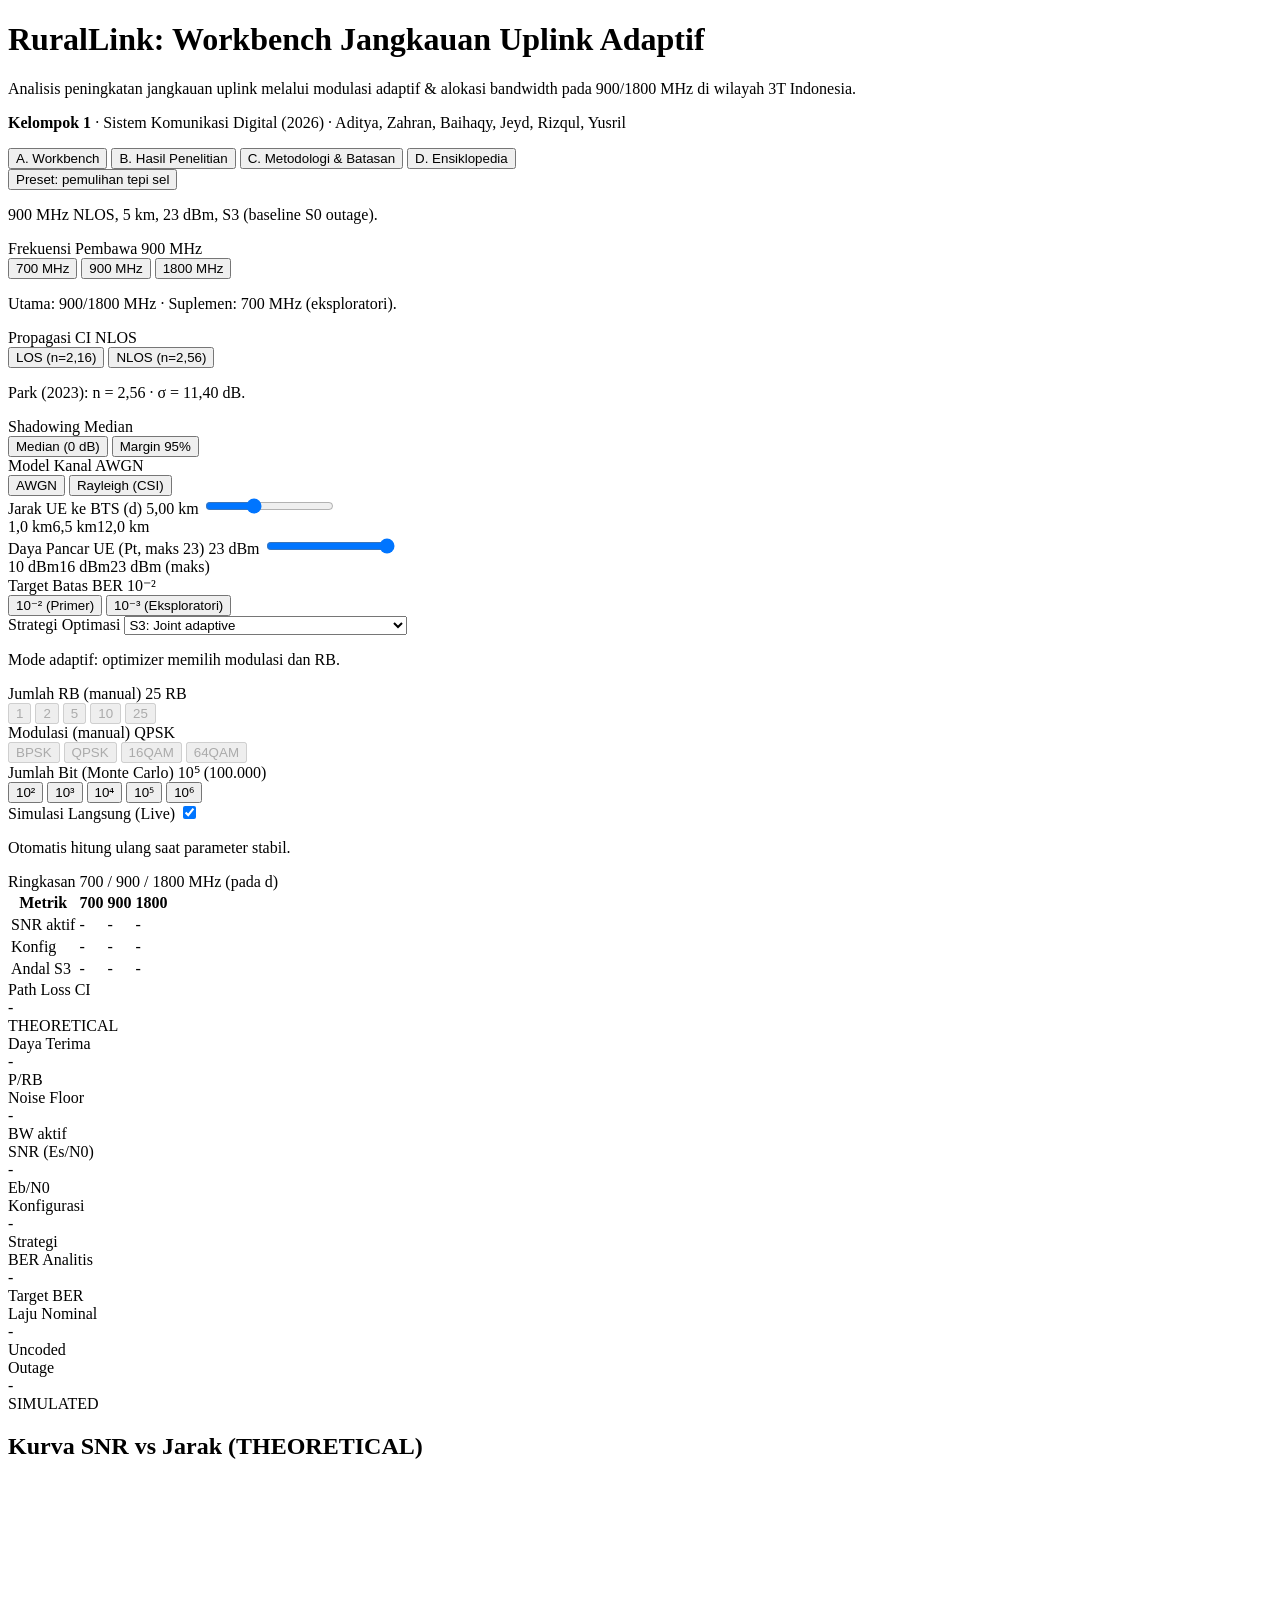
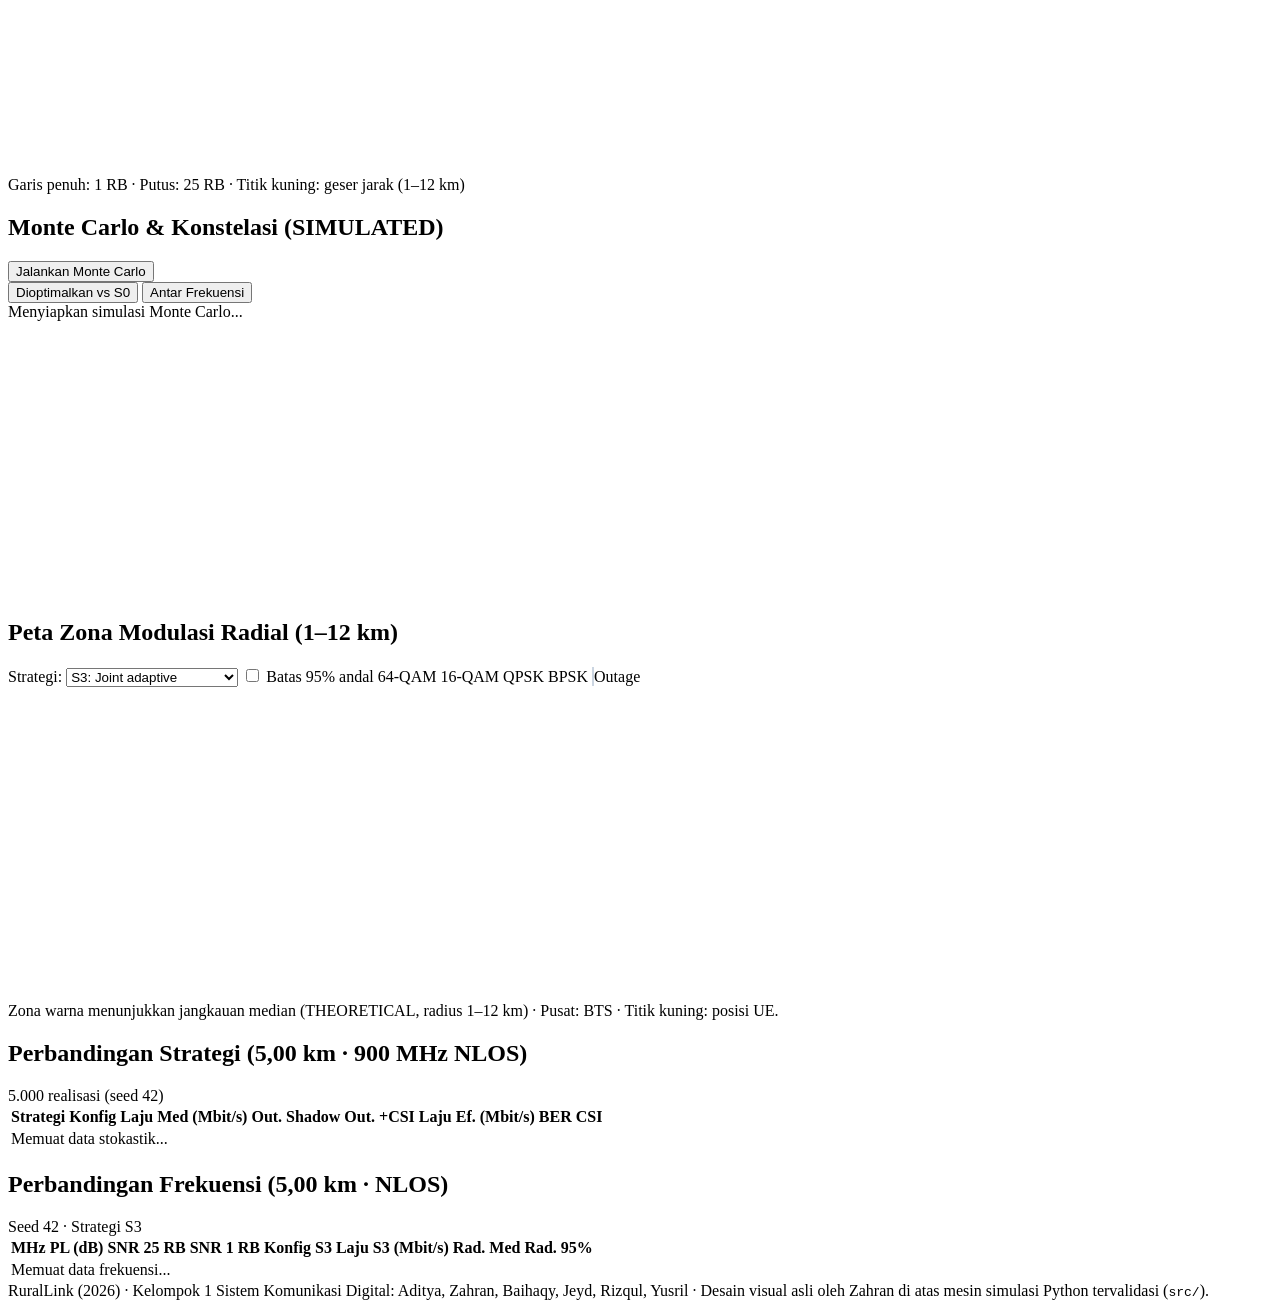
==== public/index.html @ 2d86b0aa "refactor(ui): compact comparison tables and clean up spacing" ====
<!DOCTYPE html>
<html lang="id">
<head>
  <meta charset="UTF-8" />
  <meta name="viewport" content="width=device-width, initial-scale=1.0" />
  <title>RuralLink: Workbench Jangkauan Uplink Adaptif (Kelompok 1)</title>
  <link rel="icon" type="image/svg+xml" href="/favicon.svg" />
  <link rel="stylesheet" href="/styles.css" />
</head>
<body>
  <header class="topbar">
    <div class="topbar-inner">
      <div class="brand-block">
        <h1>RuralLink: Workbench Jangkauan Uplink Adaptif</h1>
        <p class="brand-sub">
          Analisis peningkatan jangkauan uplink melalui modulasi adaptif &amp; alokasi bandwidth pada 900/1800 MHz di wilayah 3T Indonesia.
        </p>
        <p class="brand-team">
          <strong>Kelompok 1</strong> · Sistem Komunikasi Digital (2026) · Aditya, Zahran, Baihaqy, Jeyd, Rizqul, Yusril
        </p>
      </div>

      <nav class="main-nav" role="tablist" aria-label="Navigasi Halaman RuralLink">
        <button type="button" class="nav-tab active" role="tab" id="tabBtnWorkbench" aria-selected="true" aria-controls="panelWorkbench" data-tab="workbench">
          A. Workbench
        </button>
        <button type="button" class="nav-tab" role="tab" id="tabBtnResults" aria-selected="false" aria-controls="panelResults" data-tab="results">
          B. Hasil Penelitian
        </button>
        <button type="button" class="nav-tab" role="tab" id="tabBtnMethodology" aria-selected="false" aria-controls="panelMethodology" data-tab="methodology">
          C. Metodologi &amp; Batasan
        </button>
        <button type="button" class="nav-tab" role="tab" id="tabBtnEncyclopedia" aria-selected="false" aria-controls="panelEncyclopedia" data-tab="encyclopedia">
          D. Ensiklopedia
        </button>
      </nav>
    </div>
  </header>

  <main class="page-wrap">
    <!-- TAB A: WORKBENCH -->
    <section id="panelWorkbench" class="tab-panel" role="tabpanel" aria-labelledby="tabBtnWorkbench">
      <div class="workbench">
        <aside class="panel controls-rail" aria-label="Panel Parameter Simulasi">
          <div class="control-group">
            <button type="button" class="btn-secondary" id="btnPreset">
              Preset: pemulihan tepi sel
            </button>
            <p class="control-hint">
              900 MHz NLOS, 5 km, 23 dBm, S3 (baseline S0 outage).
            </p>
          </div>

          <div class="control-group">
            <div class="control-label">
              <span>Frekuensi Pembawa</span>
              <span class="val-readout" id="lblFreq">900 MHz</span>
            </div>
            <div class="segmented" role="group" aria-label="Pilih Frekuensi Pembawa">
              <button type="button" class="seg-btn" data-freq="700" aria-pressed="false">700 MHz</button>
              <button type="button" class="seg-btn active" data-freq="900" aria-pressed="true">900 MHz</button>
              <button type="button" class="seg-btn" data-freq="1800" aria-pressed="false">1800 MHz</button>
            </div>
            <p class="control-hint">
              Utama: 900/1800 MHz · Suplemen: 700 MHz (eksploratori).
            </p>
          </div>

          <div class="control-group">
            <div class="control-label">
              <span>Propagasi CI</span>
              <span class="val-readout" id="lblEnv">NLOS</span>
            </div>
            <div class="segmented two-col" role="group" aria-label="Pilih Lingkungan Propagasi">
              <button type="button" class="seg-btn" data-env="LOS" aria-pressed="false">LOS (n=2,16)</button>
              <button type="button" class="seg-btn active" data-env="NLOS" aria-pressed="true">NLOS (n=2,56)</button>
            </div>
            <p class="control-hint" id="hintEnv">Park (2023): n = 2,56 · σ = 11,40 dB.</p>
          </div>

          <div class="control-group">
            <div class="control-label">
              <span>Shadowing</span>
              <span class="val-readout" id="lblShadow">Median</span>
            </div>
            <div class="segmented two-col" role="group" aria-label="Pilih Mode Shadowing">
              <button type="button" class="seg-btn active" data-shadow="median" aria-pressed="true">Median (0 dB)</button>
              <button type="button" class="seg-btn" data-shadow="margin95" aria-pressed="false">Margin 95%</button>
            </div>
          </div>

          <div class="control-group">
            <div class="control-label">
              <span>Model Kanal</span>
              <span class="val-readout" id="lblChannel">AWGN</span>
            </div>
            <div class="segmented two-col" role="group" aria-label="Pilih Model Kanal">
              <button type="button" class="seg-btn active" data-channel="AWGN" aria-pressed="true">AWGN</button>
              <button type="button" class="seg-btn" data-channel="Rayleigh" aria-pressed="false">Rayleigh (CSI)</button>
            </div>
          </div>

          <div class="control-group">
            <label class="control-label" for="rngDist">
              <span>Jarak UE ke BTS (d)</span>
              <span class="val-readout" id="lblDist">5,00 km</span>
            </label>
            <input id="rngDist" type="range" min="1.0" max="12.0" step="0.25" value="5.0" />
            <div class="range-bounds"><span>1,0 km</span><span>6,5 km</span><span>12,0 km</span></div>
          </div>

          <div class="control-group">
            <label class="control-label" for="rngPt">
              <span>Daya Pancar UE (Pt, maks 23)</span>
              <span class="val-readout" id="lblPt">23 dBm</span>
            </label>
            <input id="rngPt" type="range" min="10" max="23" step="1" value="23" />
            <div class="range-bounds"><span>10 dBm</span><span>16 dBm</span><span>23 dBm (maks)</span></div>
          </div>

          <div class="control-group">
            <div class="control-label">
              <span>Target Batas BER</span>
              <span class="val-readout" id="lblTargetBer">10⁻²</span>
            </div>
            <div class="segmented two-col" role="group" aria-label="Pilih Target BER">
              <button type="button" class="seg-btn active" data-ber="0.01" aria-pressed="true">10⁻² (Primer)</button>
              <button type="button" class="seg-btn" data-ber="0.001" aria-pressed="false">10⁻³ (Eksploratori)</button>
            </div>
          </div>

          <div class="control-group">
            <label class="control-label" for="selStrat">Strategi Optimasi</label>
            <select id="selStrat">
              <option value="S0">S0: Fixed QPSK, fixed 25 RB</option>
              <option value="S1">S1: Adaptive modulation, 25 RB</option>
              <option value="S2">S2: Adaptive bandwidth, QPSK</option>
              <option value="S3" selected>S3: Joint adaptive</option>
              <option value="R0">R0: Fixed BPSK, 1 RB (robust reference)</option>
              <option value="MANUAL">Manual: RB dan modulasi dikunci pengguna</option>
            </select>
            <p class="control-hint" id="hintStrat">Mode adaptif: optimizer memilih modulasi dan RB.</p>
          </div>

          <div class="control-group">
            <div class="control-label">
              <span>Jumlah RB (manual)</span>
              <span class="val-readout" id="lblRbManual">25 RB</span>
            </div>
            <div class="segmented five-col" role="group" aria-label="Pilih Jumlah RB Manual">
              <button type="button" class="seg-btn" data-rb="1" aria-pressed="false" disabled>1</button>
              <button type="button" class="seg-btn" data-rb="2" aria-pressed="false" disabled>2</button>
              <button type="button" class="seg-btn" data-rb="5" aria-pressed="false" disabled>5</button>
              <button type="button" class="seg-btn" data-rb="10" aria-pressed="false" disabled>10</button>
              <button type="button" class="seg-btn active" data-rb="25" aria-pressed="true" disabled>25</button>
            </div>
          </div>

          <div class="control-group">
            <div class="control-label">
              <span>Modulasi (manual)</span>
              <span class="val-readout" id="lblModManual">QPSK</span>
            </div>
            <div class="segmented four-col" role="group" aria-label="Pilih Modulasi Manual">
              <button type="button" class="seg-btn" data-mod="BPSK" aria-pressed="false" disabled>BPSK</button>
              <button type="button" class="seg-btn active" data-mod="QPSK" aria-pressed="true" disabled>QPSK</button>
              <button type="button" class="seg-btn" data-mod="16-QAM" aria-pressed="false" disabled>16QAM</button>
              <button type="button" class="seg-btn" data-mod="64-QAM" aria-pressed="false" disabled>64QAM</button>
            </div>
          </div>

          <div class="control-group">
            <div class="control-label">
              <span>Jumlah Bit (Monte Carlo)</span>
              <span class="val-readout" id="lblMcBits">10⁵ (100.000)</span>
            </div>
            <div class="segmented five-col" role="group" aria-label="Pilih Jumlah Bit Monte Carlo">
              <button type="button" class="seg-btn" data-nbits="100" aria-pressed="false">10²</button>
              <button type="button" class="seg-btn" data-nbits="1000" aria-pressed="false">10³</button>
              <button type="button" class="seg-btn" data-nbits="10000" aria-pressed="false">10⁴</button>
              <button type="button" class="seg-btn active" data-nbits="100000" aria-pressed="true">10⁵</button>
              <button type="button" class="seg-btn" data-nbits="1000000" aria-pressed="false">10⁶</button>
            </div>
            <label class="toggle-row" for="chkLiveMc">
              <span>Simulasi Langsung (Live)</span>
              <input type="checkbox" id="chkLiveMc" checked />
            </label>
            <p class="control-hint">
              Otomatis hitung ulang saat parameter stabil.
            </p>
            <p class="notice-bar warn" id="mcSmallSampleWarn" hidden>
              Sampel kecil memiliki ketidakpastian statistik tinggi (CI lebar).
            </p>
          </div>

          <div class="control-group">
            <div class="control-label"><span>Ringkasan 700 / 900 / 1800 MHz (pada d)</span></div>
            <div class="table-scroll">
              <table class="compare-table" aria-label="Tabel Ringkas 700, 900, dan 1800 MHz">
                <thead>
                  <tr>
                    <th>Metrik</th>
                    <th>700</th>
                    <th>900</th>
                    <th>1800</th>
                  </tr>
                </thead>
                <tbody>
                  <tr>
                    <td>SNR aktif</td>
                    <td id="cmpSnr700">-</td>
                    <td id="cmpSnr900">-</td>
                    <td id="cmpSnr1800">-</td>
                  </tr>
                  <tr>
                    <td>Konfig</td>
                    <td id="cmpMod700">-</td>
                    <td id="cmpMod900">-</td>
                    <td id="cmpMod1800">-</td>
                  </tr>
                  <tr>
                    <td>Andal S3</td>
                    <td id="cmpCov700">-</td>
                    <td id="cmpCov900">-</td>
                    <td id="cmpCov1800">-</td>
                  </tr>
                </tbody>
              </table>
            </div>
          </div>
        </aside>

        <div class="main-stage">
          <div class="notice-bar error" id="apiErrorBanner" hidden role="alert"></div>

          <div class="telemetry-strip" aria-label="Telemetry Link Uplink">
            <div class="telemetry-cell">
              <div class="t-label">Path Loss CI</div>
              <div class="t-value" id="kpiPl">-</div>
              <div class="t-sub" id="kpiPlSub">THEORETICAL</div>
            </div>
            <div class="telemetry-cell">
              <div class="t-label">Daya Terima</div>
              <div class="t-value" id="kpiPr">-</div>
              <div class="t-sub" id="kpiPrSub">P/RB</div>
            </div>
            <div class="telemetry-cell">
              <div class="t-label">Noise Floor</div>
              <div class="t-value" id="kpiNoise">-</div>
              <div class="t-sub" id="kpiNoiseSub">BW aktif</div>
            </div>
            <div class="telemetry-cell">
              <div class="t-label">SNR (Es/N0)</div>
              <div class="t-value" id="kpiSnr">-</div>
              <div class="t-sub" id="kpiSnrSub">Eb/N0</div>
            </div>
            <div class="telemetry-cell">
              <div class="t-label">Konfigurasi</div>
              <div class="t-value" id="kpiMod">-</div>
              <div class="t-sub" id="kpiModSub">Strategi</div>
            </div>
            <div class="telemetry-cell">
              <div class="t-label" id="kpiBerLabel">BER Analitis</div>
              <div class="t-value" id="kpiBer">-</div>
              <div class="t-sub" id="kpiBerSub">Target BER</div>
            </div>
            <div class="telemetry-cell">
              <div class="t-label">Laju Nominal</div>
              <div class="t-value" id="kpiRate">-</div>
              <div class="t-sub" id="kpiRateSub">Uncoded</div>
            </div>
            <div class="telemetry-cell">
              <div class="t-label">Outage</div>
              <div class="t-value sim" id="kpiOutage">-</div>
              <div class="t-sub" id="kpiOutageSub">SIMULATED</div>
            </div>
          </div>

          <div class="charts-grid">
            <article class="panel chart-panel">
              <div class="chart-head">
                <h2 id="snrChartTitle">Kurva SNR vs Jarak (THEORETICAL)</h2>
              </div>
              <span class="chart-note">Garis penuh: 1 RB · Putus: 25 RB · Titik kuning: geser jarak (1–12 km)</span>
              <canvas id="cvSnr" width="660" height="310" aria-label="Grafik interaktif SNR terhadap jarak; geser titik aktif untuk mengubah jarak"></canvas>
            </article>

            <article class="panel chart-panel">
              <div class="chart-head">
                <h2>Monte Carlo &amp; Konstelasi (SIMULATED)</h2>
              </div>
              <div class="mc-toolbar">
                <button type="button" class="btn-primary" id="btnRunMc">Jalankan Monte Carlo</button>
                <div class="segmented two-col" role="group" aria-label="Pilih Tampilan Konstelasi">
                  <button type="button" class="seg-btn active" data-mcview="opt_vs_s0" aria-pressed="true">Dioptimalkan vs S0</button>
                  <button type="button" class="seg-btn" data-mcview="by_freq" aria-pressed="false">Antar Frekuensi</button>
                </div>
              </div>
              <div class="mc-stats" id="mcStatsBox">
                <div class="mc-stats-muted">Menyiapkan simulasi Monte Carlo...</div>
              </div>
              <canvas id="cvConst" width="600" height="275"></canvas>
            </article>
          </div>

          <article class="panel chart-panel">
            <div class="chart-head">
              <h2>Peta Zona Modulasi Radial (1–12 km)</h2>
              <div class="map-controls">
                <label for="selZoneStrat" class="map-ctl-label">Strategi:</label>
                <select id="selZoneStrat" class="map-select">
                  <option value="S0">S0: Fixed QPSK, 25 RB</option>
                  <option value="S1">S1: Adaptive mod, 25 RB</option>
                  <option value="S2">S2: Adaptive BW, QPSK</option>
                  <option value="S3" selected>S3: Joint adaptive</option>
                  <option value="R0">R0: Fixed BPSK, 1 RB</option>
                </select>
                <label class="map-check" for="chkShowReliability">
                  <input type="checkbox" id="chkShowReliability" />
                  <span>Batas 95% andal</span>
                </label>
                <span class="chart-note map-legend">
                  <span class="dot" style="background:#1E3A8A"></span>64-QAM
                  <span class="dot" style="background:#0D9488"></span>16-QAM
                  <span class="dot" style="background:#3B82F6"></span>QPSK
                  <span class="dot" style="background:#D97706"></span>BPSK
                  <span class="dot" style="background:#E2E8F0; border:1px solid #CBD5E1"></span>Outage
                </span>
              </div>
            </div>
            <canvas id="cvMap" width="1180" height="295"></canvas>
            <p class="control-hint" id="mapCaption">
              Zona warna menunjukkan jangkauan median (THEORETICAL, radius 1–12 km) · Pusat: BTS · Titik kuning: posisi UE.
            </p>
          </article>

          <div class="two-col-grid">
            <article class="panel chart-panel">
              <div class="chart-head">
                <h2 id="stratTableTitle">Perbandingan Strategi (5,00 km · 900 MHz NLOS)</h2>
                <span class="chart-note">5.000 realisasi (seed 42)</span>
              </div>
              <div class="table-scroll">
                <table class="data-table compact-table" id="tblStrategyCmp">
                  <thead>
                    <tr>
                      <th>Strategi</th>
                      <th>Konfig</th>
                      <th>Laju Med (Mbit/s)</th>
                      <th>Out. Shadow</th>
                      <th>Out. +CSI</th>
                      <th>Laju Ef. (Mbit/s)</th>
                      <th>BER CSI</th>
                    </tr>
                  </thead>
                  <tbody>
                    <tr><td colspan="7">Memuat data stokastik...</td></tr>
                  </tbody>
                </table>
              </div>
            </article>

            <article class="panel chart-panel">
              <div class="chart-head">
                <h2 id="freqTableTitle">Perbandingan Frekuensi (5,00 km · NLOS)</h2>
                <span class="chart-note">Seed 42 · Strategi S3</span>
              </div>
              <div class="table-scroll">
                <table class="data-table compact-table" id="tblFreqCmp">
                  <thead>
                    <tr>
                      <th>MHz</th>
                      <th>PL (dB)</th>
                      <th>SNR 25 RB</th>
                      <th>SNR 1 RB</th>
                      <th>Konfig S3</th>
                      <th>Laju S3 (Mbit/s)</th>
                      <th>Rad. Med</th>
                      <th>Rad. 95%</th>
                    </tr>
                  </thead>
                  <tbody>
                    <tr><td colspan="8">Memuat data frekuensi...</td></tr>
                  </tbody>
                </table>
              </div>
            </article>
          </div>
        </div>
      </div>
    </section>

    <!-- TAB B: RESEARCH RESULTS -->
    <section id="panelResults" class="tab-panel" role="tabpanel" aria-labelledby="tabBtnResults" hidden>
      <div class="section-stack">
        <div class="notice-bar">
          Hasil publikasi dibaca langsung dari <code>outputs/</code> (900/1800 MHz, UE 23 dBm, BER 1e-2, seed 42, 5.000 realisasi bersama, grid 1–12 km). Label: <strong>THEORETICAL</strong> = median path loss dan rumus tertutup. <strong>SIMULATED</strong> = shadowing, Rayleigh, dan Monte Carlo bit-level. Laju nominal tanpa coding, bukan throughput LTE.
        </div>

        <div class="notice-bar info" id="resultsLoading" hidden>Memuat hasil penelitian...</div>
        <div class="notice-bar error" id="resultsError" hidden role="alert"></div>

        <article class="panel chart-panel">
          <div class="chart-head">
            <h2>Filter Kurva Publikasi (Outage &amp; Laju Efektif)</h2>
            <div style="display:flex; flex-wrap:wrap; gap:16px; align-items:center;">
              <div class="segmented two-col" role="group" aria-label="Pilih Lingkungan Hasil">
                <button type="button" class="seg-btn" data-resenv="LOS" aria-pressed="false">LOS</button>
                <button type="button" class="seg-btn active" data-resenv="NLOS" aria-pressed="true">NLOS</button>
              </div>
              <div class="inline-checks" id="resStratChecks" role="group" aria-label="Pilih Strategi Hasil"></div>
            </div>
          </div>
          <div class="two-col-grid">
            <div>
              <h3 style="margin:0 0 6px; font-size:13.5px;">Outage vs Jarak: Shadowing + Rayleigh CSI (%, SIMULATED)</h3>
              <canvas id="cvResOutage" width="580" height="270"></canvas>
            </div>
            <div>
              <h3 style="margin:0 0 6px; font-size:13.5px;">Laju Efektif vs Jarak (Mbit/s, SIMULATED, outage = 0)</h3>
              <canvas id="cvResRate" width="580" height="270"></canvas>
            </div>
          </div>
        </article>

        <article class="panel chart-panel">
          <div class="chart-head">
            <h2>Ringkasan Radius Cakupan (&lt;1 km: belum melayani titik pertama; ≥12 km: tersensor kanan)</h2>
          </div>
          <div class="table-scroll">
            <table class="data-table" id="tblPubSummary">
              <thead>
                <tr>
                  <th>MHz</th>
                  <th>Strategi</th>
                  <th>Median PL (THEORETICAL)</th>
                  <th>Shadowing 5% (SIMULATED)</th>
                  <th>Shadowing + Rayleigh CSI (SIMULATED)</th>
                </tr>
              </thead>
              <tbody></tbody>
            </table>
          </div>
          <div id="pubFindingsList" class="notice-bar info"></div>
        </article>

        <article class="panel chart-panel">
          <div class="chart-head">
            <h2>Validasi Monte Carlo Bit-Level pada Titik Operasi S3 (SIMULATED)</h2>
            <span class="chart-note">BER Rayleigh di sini adalah rata-rata tanpa CSI pada modulasi dari SNR lambat, bukan BER bersyarat adaptif.</span>
          </div>
          <div class="table-scroll">
            <table class="data-table" id="tblPubMc">
              <thead>
                <tr>
                  <th>MHz</th>
                  <th>Env</th>
                  <th>Jarak (km)</th>
                  <th>Modulasi</th>
                  <th>N_RB</th>
                  <th>Eb/N0 (dB)</th>
                  <th>BER Teori AWGN</th>
                  <th>BER MC AWGN</th>
                  <th>BER Teori Rayleigh</th>
                  <th>BER MC Rayleigh</th>
                </tr>
              </thead>
              <tbody></tbody>
            </table>
          </div>
        </article>

        <article class="panel chart-panel">
          <div class="chart-head">
            <h2>Grafik Hasil Publikasi (PNG) &amp; Unduhan Dataset (CSV)</h2>
          </div>
          <div class="figure-grid" id="pubFiguresGrid"></div>
          <h3 style="margin:8px 0 4px; font-size:14px;">Unduhan Dataset CSV Tervalidasi</h3>
          <div class="download-grid" id="pubCsvDownloads"></div>
          <details style="margin-top:8px;">
            <summary style="font-weight:600; color:var(--navy);">Ringkasan Numerik Lengkap (outputs/summary.md)</summary>
            <pre class="summary-pre" id="pubSummaryMd"></pre>
          </details>
        </article>
      </div>
    </section>

    <!-- TAB C: METHODOLOGY & LIMITATIONS -->
    <section id="panelMethodology" class="tab-panel" role="tabpanel" aria-labelledby="tabBtnMethodology" hidden>
      <div class="section-stack" id="methodologyContent">
        <div class="notice-bar info" id="methLoading" hidden>Memuat spesifikasi metodologi...</div>
        <div class="notice-bar error" id="methError" hidden role="alert"></div>

        <article class="panel chart-panel">
          <div class="chart-head">
            <h2>Model Matematis &amp; Persamaan Inti (src/)</h2>
          </div>
          <div class="eq-box">
            PL(f_GHz, d_m) [dB] = 32,4 + 20·log₁₀(f_GHz) + 10·n·log₁₀(d_m) + X_σ,   X_σ ~ N(0, σ²)<br />
            Pr [dBm] = Pt + Gt + Gr − L_feeder − L_body − PL<br />
            N [dBm] = −174 + 10·log₁₀(N_RB · 180.000 Hz) + NF,   SNR_dB = Pr − N<br />
            Eb/N0 [dB] = SNR_dB − 10·log₁₀(k),   k = log₂(M),   Rb [bps] = N_RB · 180.000 · k<br />
            C_Shannon [bps] = B_active · log₂(1 + SNR_linear)  (referensi teoretis saja)
          </div>
          <ul style="margin:6px 0; padding-left:20px; display:flex; flex-direction:column; gap:6px;" id="methBullets"></ul>
        </article>

        <div class="two-col-grid">
          <article class="panel chart-panel">
            <div class="chart-head">
              <h2>Parameter Default Sistem (config.py)</h2>
            </div>
            <div class="table-scroll">
              <table class="data-table" id="tblMethParams">
                <thead>
                  <tr><th>Parameter</th><th>Nilai</th><th>Basis / Sumber</th></tr>
                </thead>
                <tbody></tbody>
              </table>
            </div>
          </article>

          <article class="panel chart-panel">
            <div class="chart-head">
              <h2>Ambang Switching Cho &amp; Yoon (2002) Eksak</h2>
            </div>
            <div class="table-scroll">
              <table class="data-table" id="tblMethThresholds">
                <thead>
                  <tr><th>Modulasi</th><th>Eb/N0 (BER 1e-2)</th><th>Es/N0 (BER 1e-2)</th><th>Eb/N0 (BER 1e-3)</th><th>Es/N0 (BER 1e-3)</th></tr>
                </thead>
                <tbody></tbody>
              </table>
            </div>
          </article>
        </div>

        <article class="panel chart-panel">
          <div class="chart-head">
            <h2>Batasan Model, Referensi, &amp; Pekerjaan Lanjutan</h2>
          </div>
          <ul style="margin:6px 0; padding-left:20px; display:flex; flex-direction:column; gap:6px;">
            <li><strong>Cakupan riset utama vs sensitivitas:</strong> Konfigurasi riset utama adalah 900 dan 1800 MHz pada target BER 10⁻². Opsi 700 MHz (terinspirasi Reddy 2022 di atas model CI Park 2023) dan BER 10⁻³ adalah suplemen eksploratori, bukan replikasi Reddy (2022).</li>
            <li><strong>Laju nominal tanpa coding:</strong> Laju Rb = B_active × log₂(M) bersifat tidak terkode (uncoded) tanpa FEC, pilot, cyclic prefix, atau penjadwalan MAC; nilai ini bukan throughput jaringan LTE aktual.</li>
            <li><strong>Ekstrapolasi model CI:</strong> Parameter Park dkk. (2023) diukur pada 1400 MHz di Korea Selatan dan diekstrapolasikan ke 900/1800 MHz; belum dikalibrasi dengan pengukuran lapangan wilayah 3T Indonesia.</li>
            <li><strong>Model yang sengaja tidak disertakan pada rilis ini (pekerjaan lanjutan):</strong> Fading Rician dan model difraksi medan tidak disertakan karena pendekatan pengali SNR dan difraksi tanpa profil elevasi medan (ITU-R P.526/P.1812) tidak valid secara ilmiah; keduanya dicatat sebagai pengembangan lanjutan.</li>
            <li><strong>Peta zona radial &amp; sensor kanan:</strong> Peta radial merupakan model jarak hipotetis 1–12 km (bukan peta geografis). Radius yang mencapai ujung grid 12 km bersifat tersensor kanan (≥12 km).</li>
            <li><strong>Referensi utama:</strong> Reddy dkk. (2022) DOI 10.1186/s13638-022-02133-3; Khan dkk. (2025) DOI 10.1038/s41598-025-16743-6 (dengan koreksi faktor Gray BER); Park dkk. (2023) arXiv:2305.01152; Yogapratama (2015) Table IV; Cho &amp; Yoon (2002); Laporan Kinerja Komdigi (2025).</li>
            <li><strong>Atribusi tim &amp; desain antarmuka:</strong> Bahasa visual workbench terang, rail parameter, strip telemetri, grafik SNR, konstelasi, dan peta zona radial dibangun dari desain asli HTML/CSS/JS karya <strong>Zahran</strong> (diarsipkan di <code>prototypes/dashboard_interaktif_siskom.html</code>) yang diintegrasikan ke API Python tervalidasi (<code>src/</code>). Tim Kelompok 1: Aditya, Zahran, Baihaqy, Jeyd, Rizqul, Yusril.</li>
          </ul>
        </article>
      </div>
    </section>

    <!-- TAB D: ENCYCLOPEDIA -->
    <section id="panelEncyclopedia" class="tab-panel" role="tabpanel" aria-labelledby="tabBtnEncyclopedia" hidden>
      <div class="section-stack">
        <div class="notice-bar">
          Referensi istilah, singkatan, persamaan, satuan, dan batasan riset Kelompok 1. Seluruh 127 entri bersumber langsung dari <code>glossary_data.py</code> dan berstatus eksplisit: <em>Diimplementasikan di RuralLink</em>, <em>Latar belakang teoretis</em>, atau <em>Konteks literatur / tidak diimplementasikan</em>.
        </div>

        <article class="panel chart-panel">
          <div class="filter-bar">
            <div>
              <label class="control-label" for="inpGlossSearch" style="margin-bottom:4px;">Cari istilah, kepanjangan, penjelasan, atau persamaan</label>
              <input type="search" id="inpGlossSearch" placeholder="mis. Eb/N0, Wilson, 700 MHz, CSI..." />
            </div>
            <div>
              <label class="control-label" for="selGlossCat" style="margin-bottom:4px;">Kategori</label>
              <select id="selGlossCat">
                <option value="Semua kategori">Semua kategori</option>
              </select>
            </div>
            <a class="btn-secondary" href="/api/glossary/csv" download="rurallink_ensiklopedia.csv">Unduh CSV kamus</a>
          </div>
          <p class="control-hint" id="glossCount">Memuat entri kamus...</p>
          <div class="notice-bar info" id="glossLoading" hidden>Memuat ensiklopedia...</div>
          <div class="notice-bar error" id="glossError" hidden role="alert"></div>
          <div class="notice-bar info" id="glossEmpty" hidden>Tidak ada entri yang cocok dengan kata kunci atau kategori tersebut.</div>

          <div class="table-scroll">
            <table class="data-table" id="tblGlossary">
              <thead>
                <tr>
                  <th style="width:17%">Istilah / Singkatan</th>
                  <th style="width:21%">Kepanjangan / Nama lengkap</th>
                  <th style="width:40%">Penjelasan &amp; Relevansi RuralLink</th>
                  <th style="width:22%">Persamaan / Simbol / Nilai</th>
                </tr>
              </thead>
              <tbody></tbody>
            </table>
          </div>
        </article>
      </div>
    </section>
  </main>

  <footer class="site-footer">
    RuralLink (2026) · Kelompok 1 Sistem Komunikasi Digital: Aditya, Zahran, Baihaqy, Jeyd, Rizqul, Yusril · Desain visual asli oleh Zahran di atas mesin simulasi Python tervalidasi (<code>src/</code>).
  </footer>

  <script src="/app.js" defer></script>
</body>
</html>
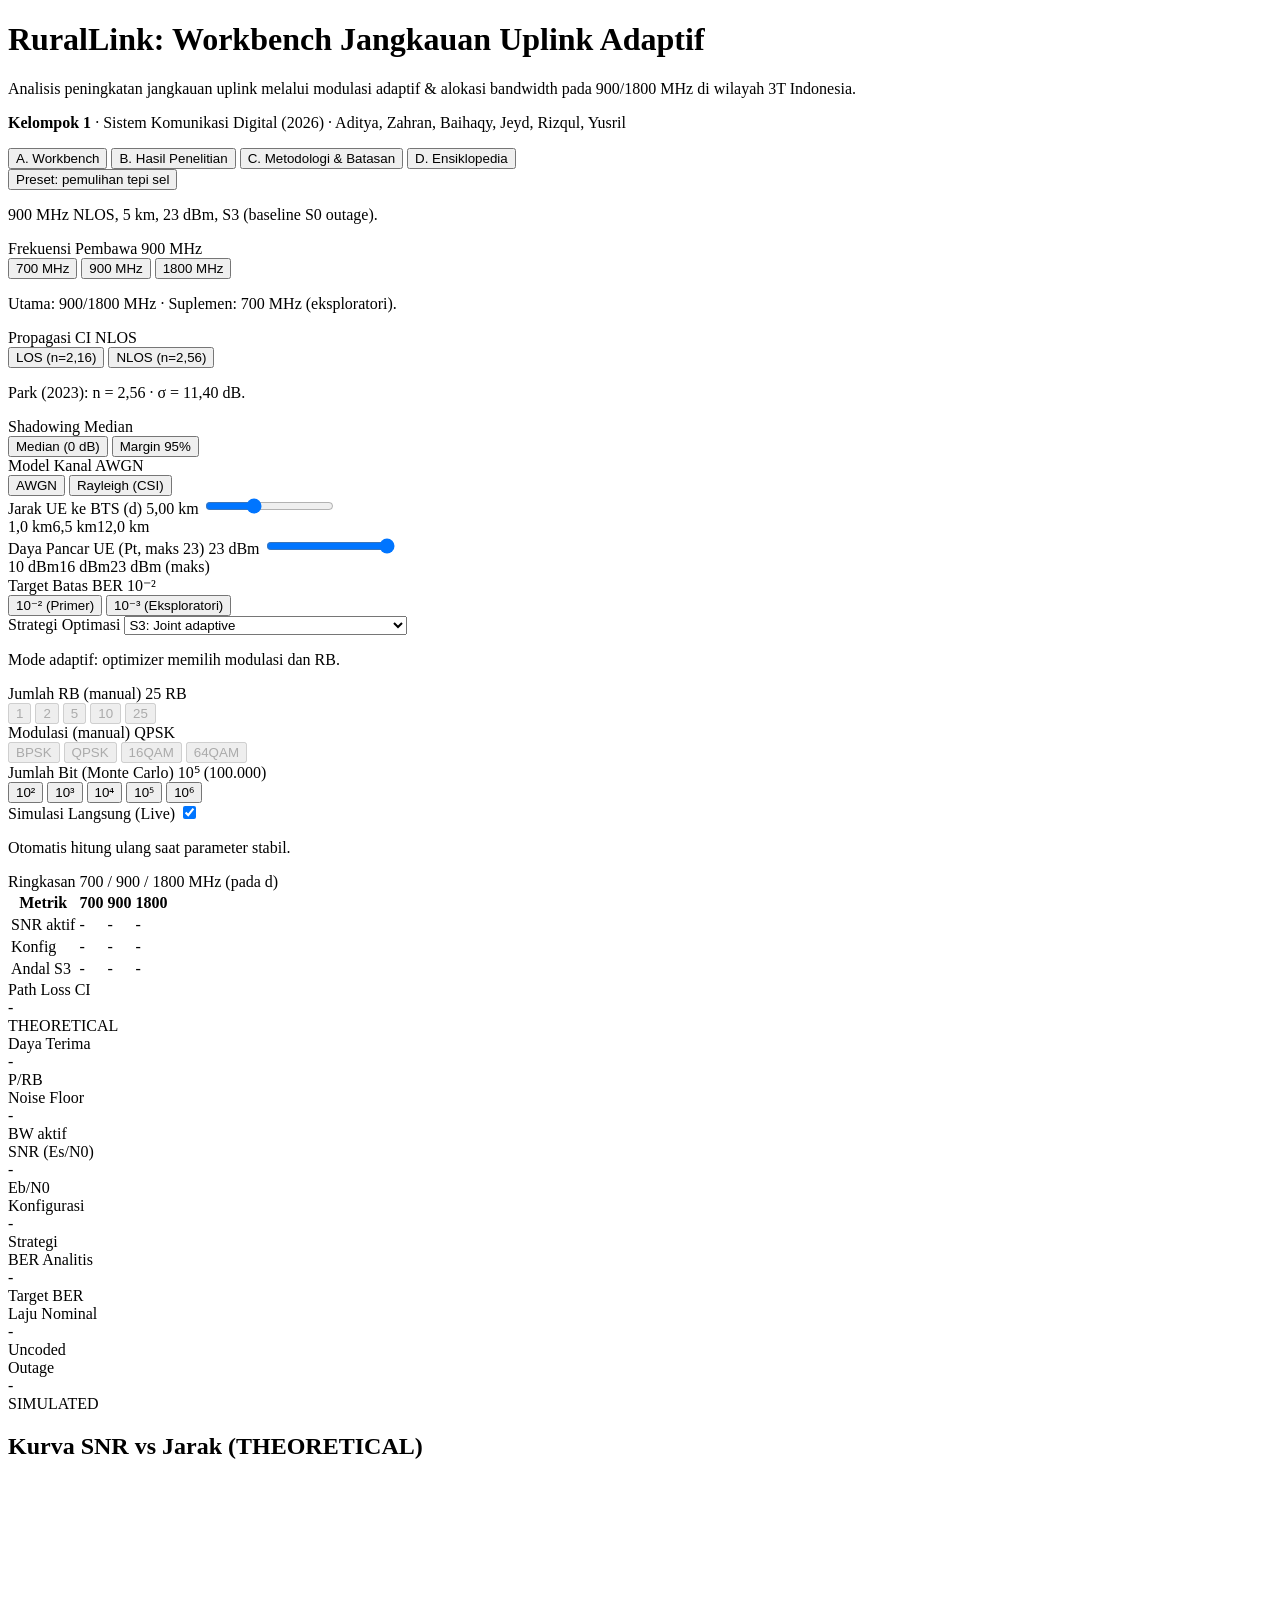
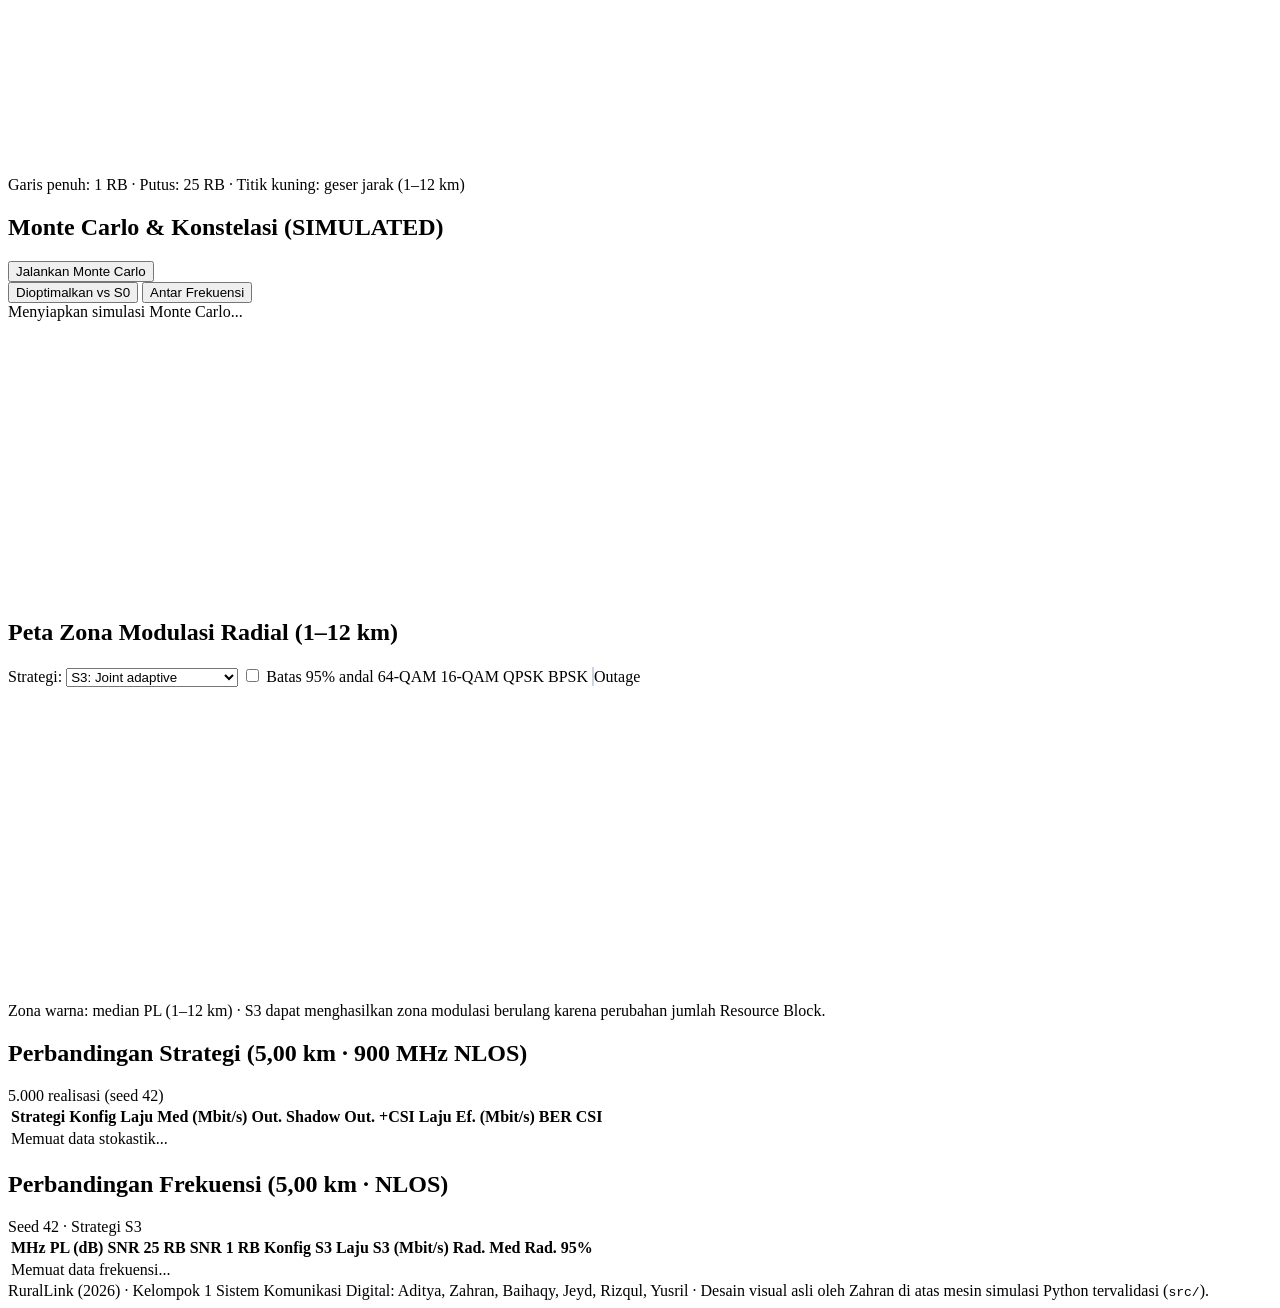
==== commit df6cade7: "fix: ensure radial coverage map matches selected strategy" ====
--- a/public/index.html
+++ b/public/index.html
@@ -330,62 +330,60 @@
             </div>
             <canvas id="cvMap" width="1180" height="295"></canvas>
             <p class="control-hint" id="mapCaption">
-              Zona warna menunjukkan jangkauan median (THEORETICAL, radius 1–12 km) · Pusat: BTS · Titik kuning: posisi UE.
+              Zona warna: median PL (1–12 km) · S3 dapat menghasilkan zona modulasi berulang karena perubahan jumlah Resource Block.
             </p>
           </article>
 
-          <div class="two-col-grid">
-            <article class="panel chart-panel">
-              <div class="chart-head">
-                <h2 id="stratTableTitle">Perbandingan Strategi (5,00 km · 900 MHz NLOS)</h2>
-                <span class="chart-note">5.000 realisasi (seed 42)</span>
-              </div>
-              <div class="table-scroll">
-                <table class="data-table compact-table" id="tblStrategyCmp">
-                  <thead>
-                    <tr>
-                      <th>Strategi</th>
-                      <th>Konfig</th>
-                      <th>Laju Med (Mbit/s)</th>
-                      <th>Out. Shadow</th>
-                      <th>Out. +CSI</th>
-                      <th>Laju Ef. (Mbit/s)</th>
-                      <th>BER CSI</th>
-                    </tr>
-                  </thead>
-                  <tbody>
-                    <tr><td colspan="7">Memuat data stokastik...</td></tr>
-                  </tbody>
-                </table>
-              </div>
-            </article>
-
-            <article class="panel chart-panel">
-              <div class="chart-head">
-                <h2 id="freqTableTitle">Perbandingan Frekuensi (5,00 km · NLOS)</h2>
-                <span class="chart-note">Seed 42 · Strategi S3</span>
-              </div>
-              <div class="table-scroll">
-                <table class="data-table compact-table" id="tblFreqCmp">
-                  <thead>
-                    <tr>
-                      <th>MHz</th>
-                      <th>PL (dB)</th>
-                      <th>SNR 25 RB</th>
-                      <th>SNR 1 RB</th>
-                      <th>Konfig S3</th>
-                      <th>Laju S3 (Mbit/s)</th>
-                      <th>Rad. Med</th>
-                      <th>Rad. 95%</th>
-                    </tr>
-                  </thead>
-                  <tbody>
-                    <tr><td colspan="8">Memuat data frekuensi...</td></tr>
-                  </tbody>
-                </table>
-              </div>
-            </article>
-          </div>
+          <article class="panel chart-panel">
+            <div class="chart-head">
+              <h2 id="stratTableTitle">Perbandingan Strategi (5,00 km · 900 MHz NLOS)</h2>
+              <span class="chart-note">5.000 realisasi (seed 42)</span>
+            </div>
+            <div class="table-scroll">
+              <table class="data-table compact-table" id="tblStrategyCmp">
+                <thead>
+                  <tr>
+                    <th>Strategi</th>
+                    <th>Konfig</th>
+                    <th>Laju Med (Mbit/s)</th>
+                    <th>Out. Shadow</th>
+                    <th>Out. +CSI</th>
+                    <th>Laju Ef. (Mbit/s)</th>
+                    <th>BER CSI</th>
+                  </tr>
+                </thead>
+                <tbody>
+                  <tr><td colspan="7">Memuat data stokastik...</td></tr>
+                </tbody>
+              </table>
+            </div>
+          </article>
+
+          <article class="panel chart-panel">
+            <div class="chart-head">
+              <h2 id="freqTableTitle">Perbandingan Frekuensi (5,00 km · NLOS)</h2>
+              <span class="chart-note">Seed 42 · Strategi S3</span>
+            </div>
+            <div class="table-scroll">
+              <table class="data-table compact-table" id="tblFreqCmp">
+                <thead>
+                  <tr>
+                    <th>MHz</th>
+                    <th>PL (dB)</th>
+                    <th>SNR 25 RB</th>
+                    <th>SNR 1 RB</th>
+                    <th>Konfig S3</th>
+                    <th>Laju S3 (Mbit/s)</th>
+                    <th>Rad. Med</th>
+                    <th>Rad. 95%</th>
+                  </tr>
+                </thead>
+                <tbody>
+                  <tr><td colspan="8">Memuat data frekuensi...</td></tr>
+                </tbody>
+              </table>
+            </div>
+          </article>
         </div>
       </div>
     </section>
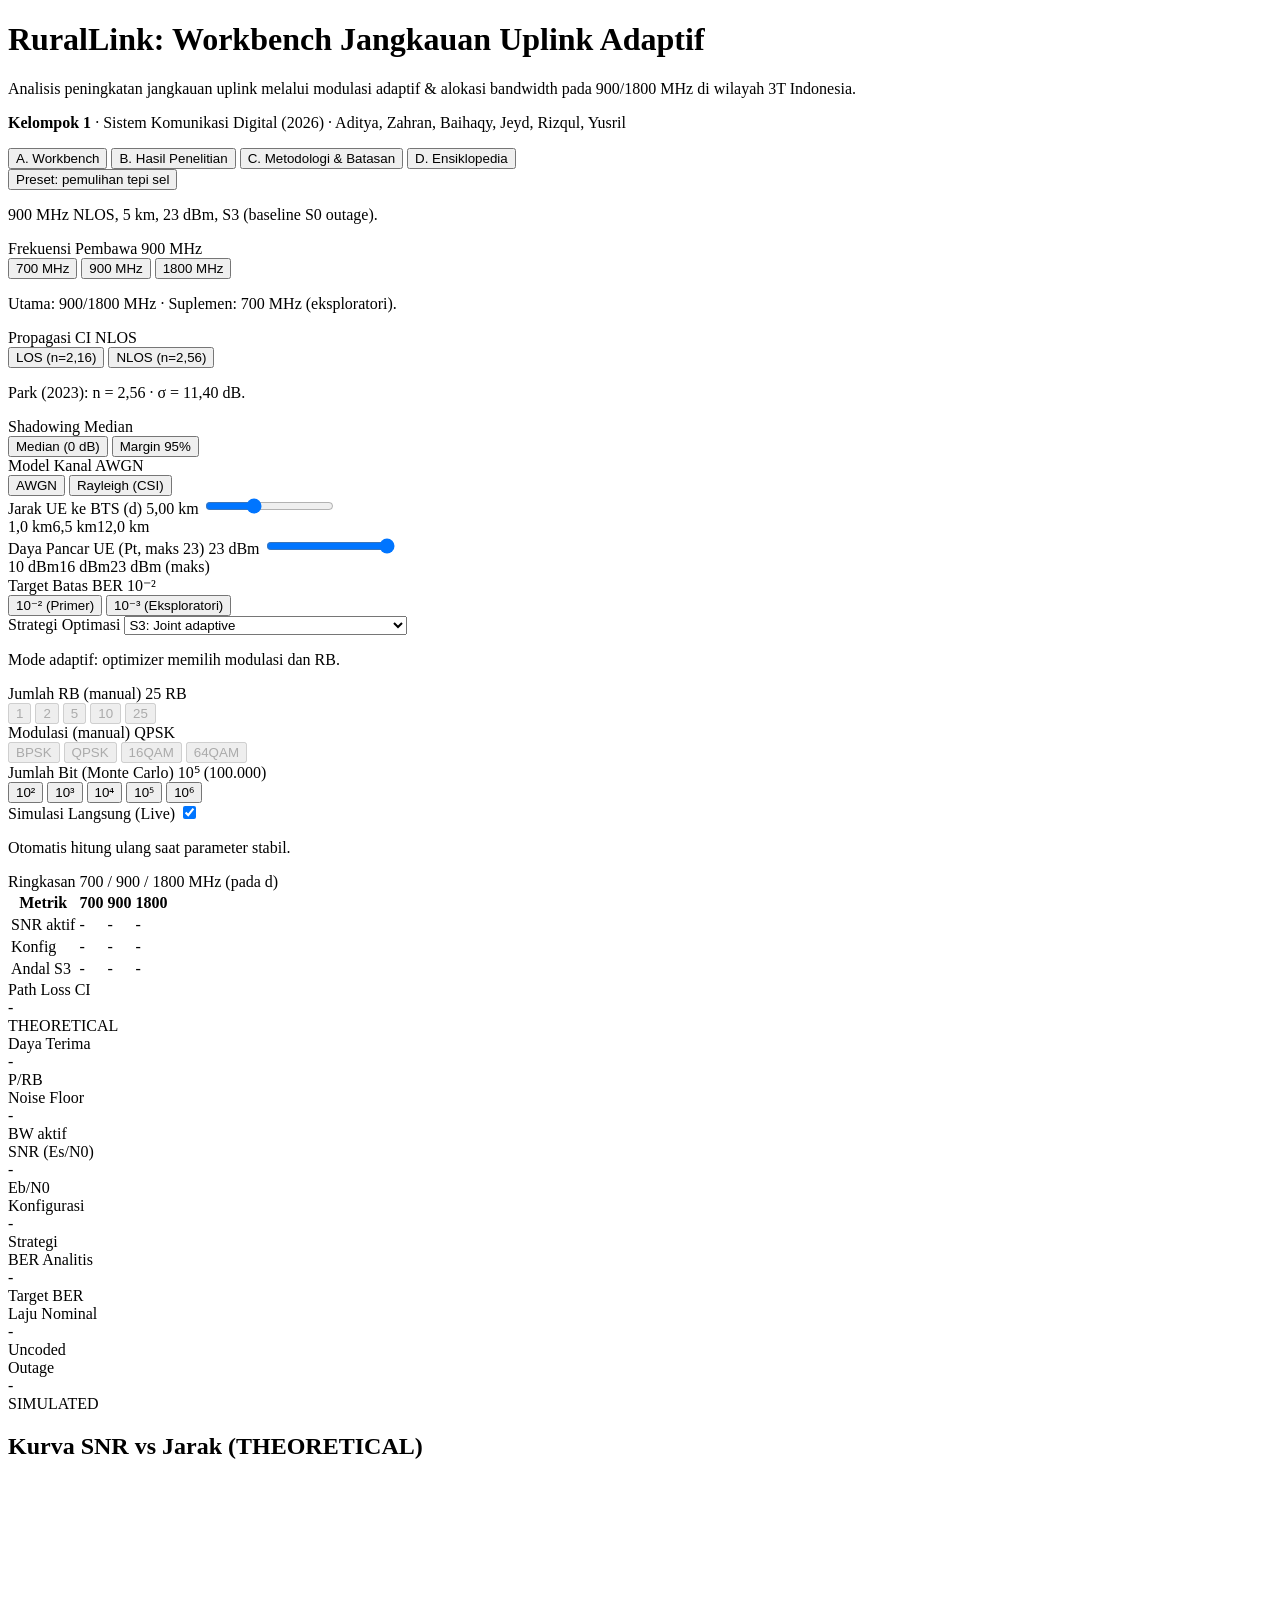
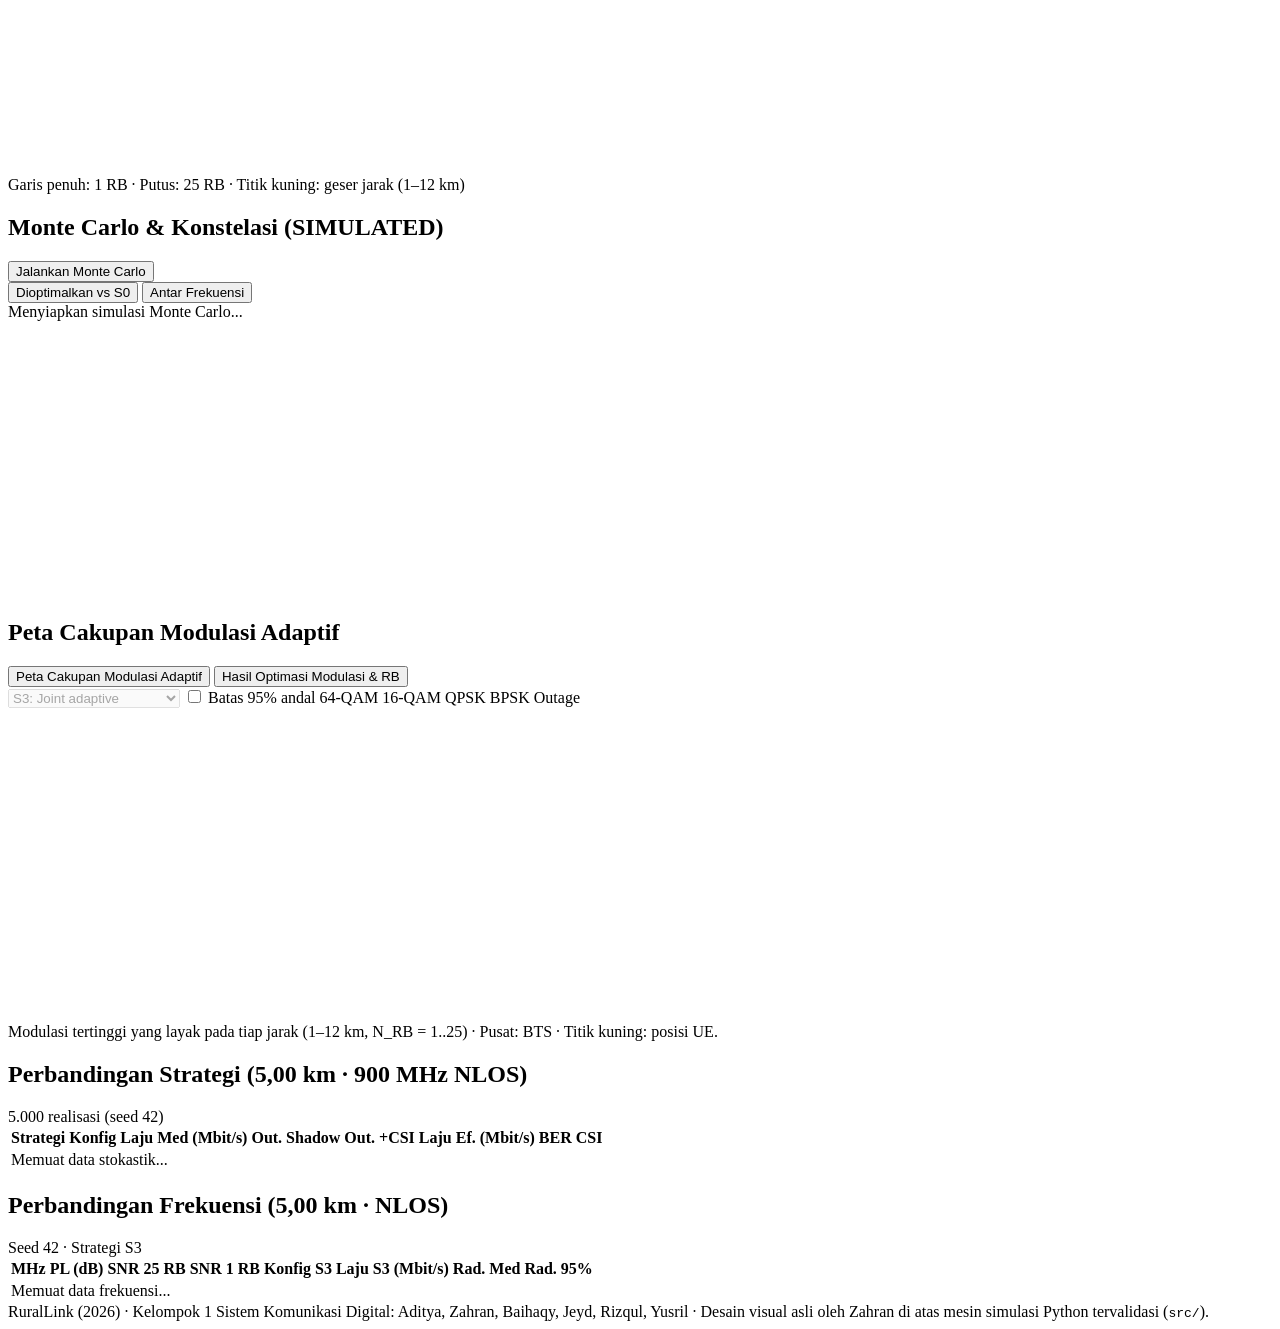
==== commit e269af9d: "feat(map): add monotonic modulation capability map as default view" ====
--- a/public/index.html
+++ b/public/index.html
@@ -304,11 +304,14 @@
           </div>
 
           <article class="panel chart-panel">
-            <div class="chart-head">
-              <h2>Peta Zona Modulasi Radial (1–12 km)</h2>
+            <div class="chart-head map-head">
+              <h2 id="mapTitle">Peta Cakupan Modulasi Adaptif</h2>
               <div class="map-controls">
-                <label for="selZoneStrat" class="map-ctl-label">Strategi:</label>
-                <select id="selZoneStrat" class="map-select">
+                <div class="segmented two-col map-mode-seg" role="group" aria-label="Pilih Mode Peta">
+                  <button type="button" class="seg-btn active" data-mapmode="capability" aria-pressed="true">Peta Cakupan Modulasi Adaptif</button>
+                  <button type="button" class="seg-btn" data-mapmode="optimizer" aria-pressed="false">Hasil Optimasi Modulasi &amp; RB</button>
+                </div>
+                <select id="selZoneStrat" class="map-select" disabled aria-label="Strategi Optimasi Peta">
                   <option value="S0">S0: Fixed QPSK, 25 RB</option>
                   <option value="S1">S1: Adaptive mod, 25 RB</option>
                   <option value="S2">S2: Adaptive BW, QPSK</option>
@@ -324,13 +327,13 @@
                   <span class="dot" style="background:#0D9488"></span>16-QAM
                   <span class="dot" style="background:#3B82F6"></span>QPSK
                   <span class="dot" style="background:#D97706"></span>BPSK
-                  <span class="dot" style="background:#E2E8F0; border:1px solid #CBD5E1"></span>Outage
+                  <span class="dot" style="background:#CBD5E1"></span>Outage
                 </span>
               </div>
             </div>
             <canvas id="cvMap" width="1180" height="295"></canvas>
             <p class="control-hint" id="mapCaption">
-              Zona warna: median PL (1–12 km) · S3 dapat menghasilkan zona modulasi berulang karena perubahan jumlah Resource Block.
+              Modulasi tertinggi yang layak pada tiap jarak (1–12 km, N_RB = 1..25) · Pusat: BTS · Titik kuning: posisi UE.
             </p>
           </article>
 
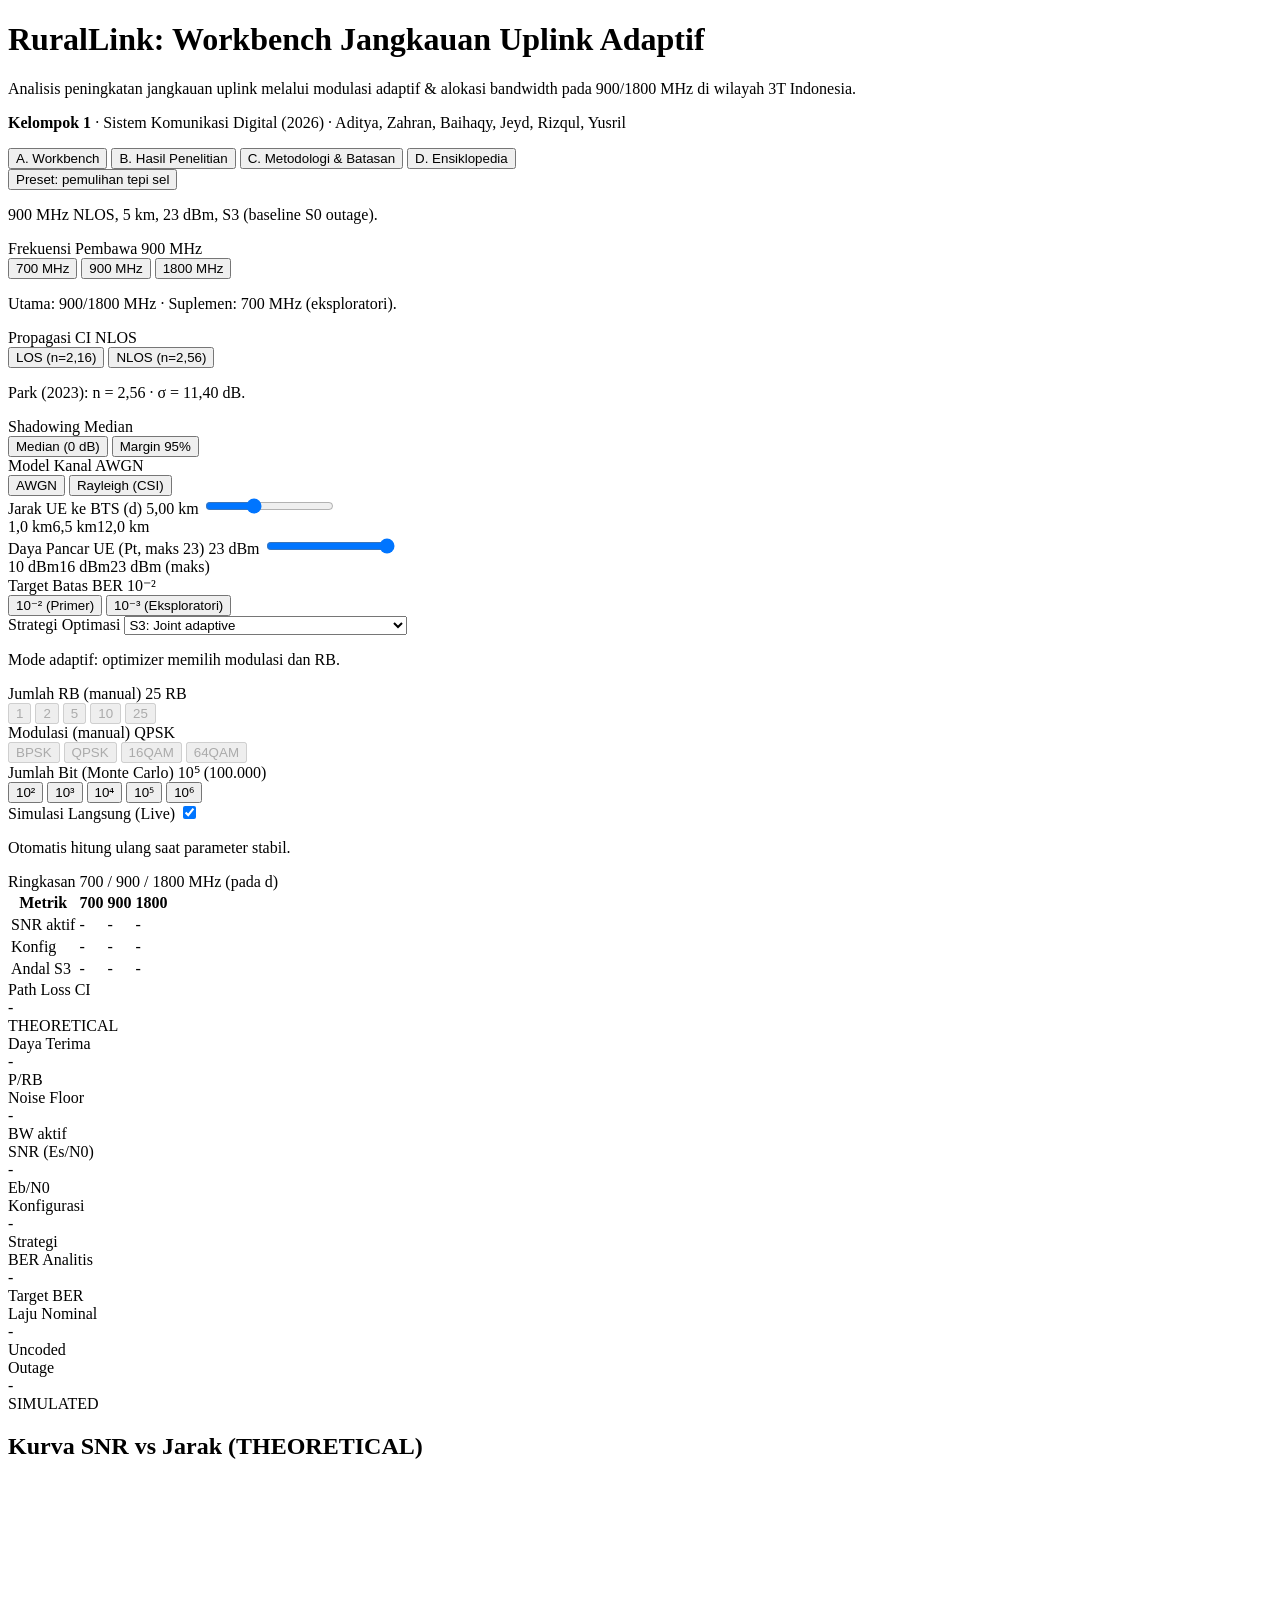
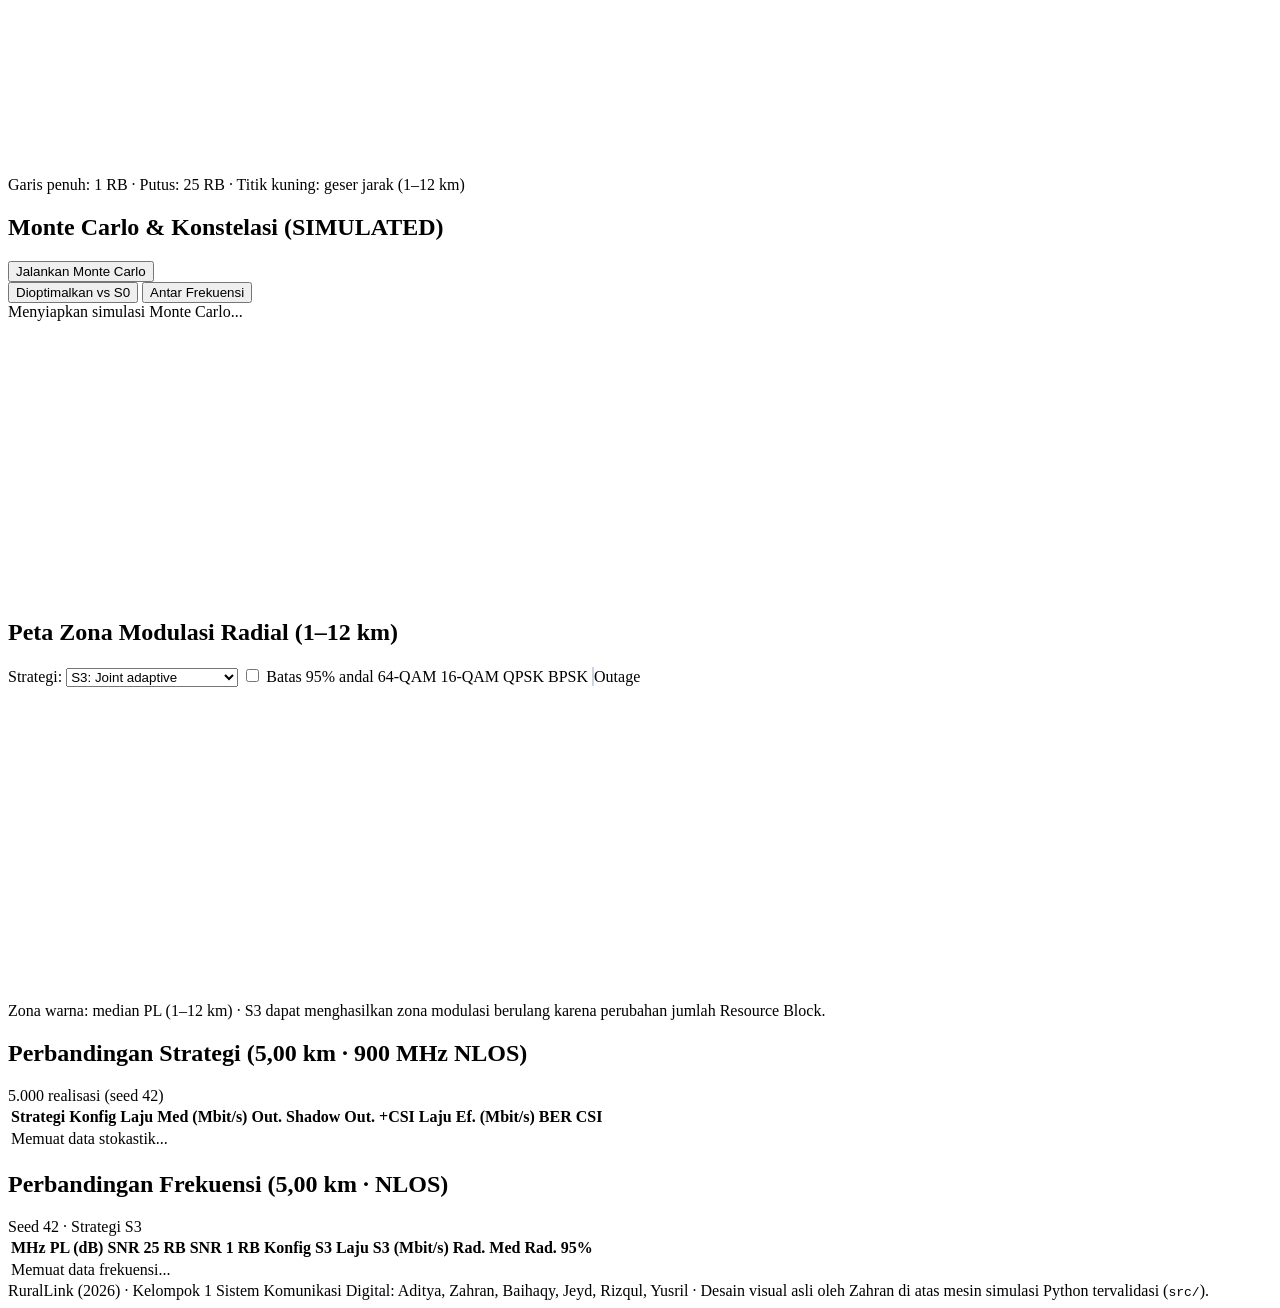
==== commit ab5c604e: "Revert "feat(map): add monotonic modulation capability map as default view" This reverts commit e269" ====
--- a/public/index.html
+++ b/public/index.html
@@ -304,14 +304,11 @@
           </div>
 
           <article class="panel chart-panel">
-            <div class="chart-head map-head">
-              <h2 id="mapTitle">Peta Cakupan Modulasi Adaptif</h2>
+            <div class="chart-head">
+              <h2>Peta Zona Modulasi Radial (1–12 km)</h2>
               <div class="map-controls">
-                <div class="segmented two-col map-mode-seg" role="group" aria-label="Pilih Mode Peta">
-                  <button type="button" class="seg-btn active" data-mapmode="capability" aria-pressed="true">Peta Cakupan Modulasi Adaptif</button>
-                  <button type="button" class="seg-btn" data-mapmode="optimizer" aria-pressed="false">Hasil Optimasi Modulasi &amp; RB</button>
-                </div>
-                <select id="selZoneStrat" class="map-select" disabled aria-label="Strategi Optimasi Peta">
+                <label for="selZoneStrat" class="map-ctl-label">Strategi:</label>
+                <select id="selZoneStrat" class="map-select">
                   <option value="S0">S0: Fixed QPSK, 25 RB</option>
                   <option value="S1">S1: Adaptive mod, 25 RB</option>
                   <option value="S2">S2: Adaptive BW, QPSK</option>
@@ -327,13 +324,13 @@
                   <span class="dot" style="background:#0D9488"></span>16-QAM
                   <span class="dot" style="background:#3B82F6"></span>QPSK
                   <span class="dot" style="background:#D97706"></span>BPSK
-                  <span class="dot" style="background:#CBD5E1"></span>Outage
+                  <span class="dot" style="background:#E2E8F0; border:1px solid #CBD5E1"></span>Outage
                 </span>
               </div>
             </div>
             <canvas id="cvMap" width="1180" height="295"></canvas>
             <p class="control-hint" id="mapCaption">
-              Modulasi tertinggi yang layak pada tiap jarak (1–12 km, N_RB = 1..25) · Pusat: BTS · Titik kuning: posisi UE.
+              Zona warna: median PL (1–12 km) · S3 dapat menghasilkan zona modulasi berulang karena perubahan jumlah Resource Block.
             </p>
           </article>
 
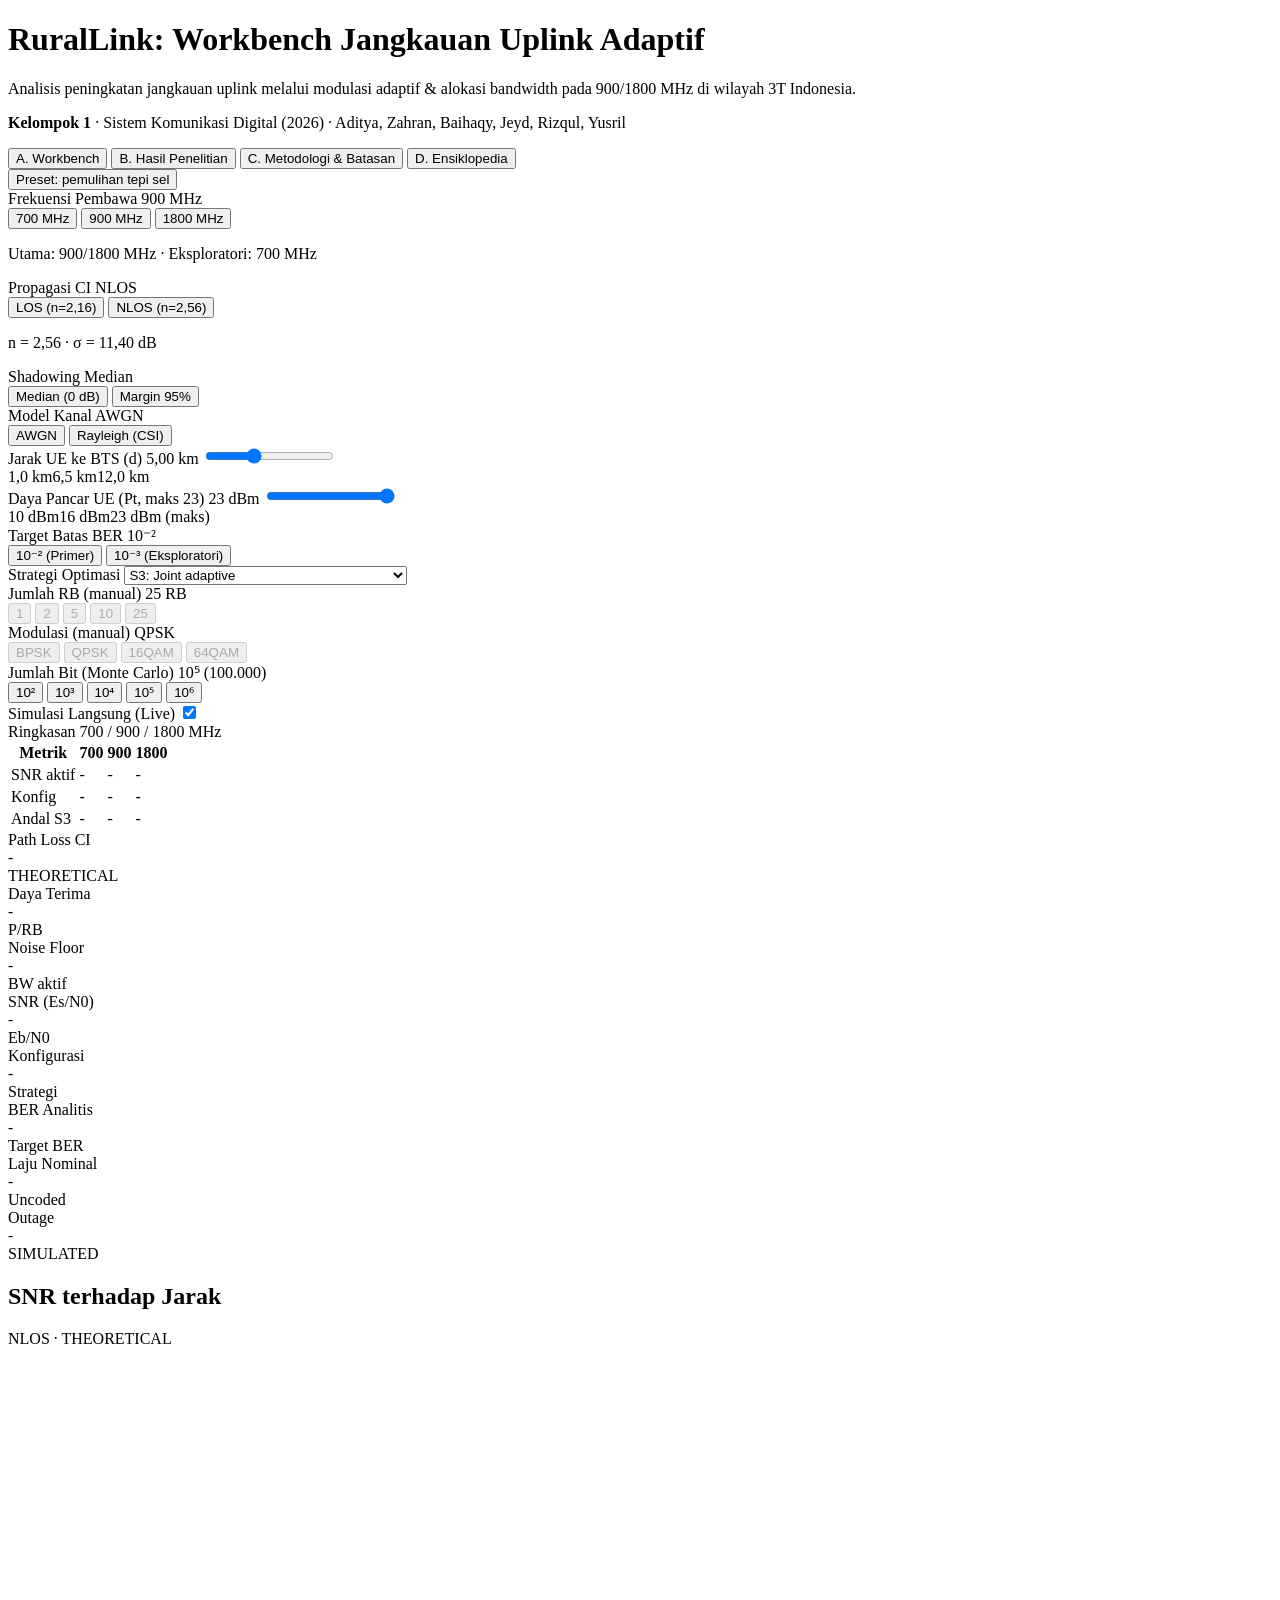
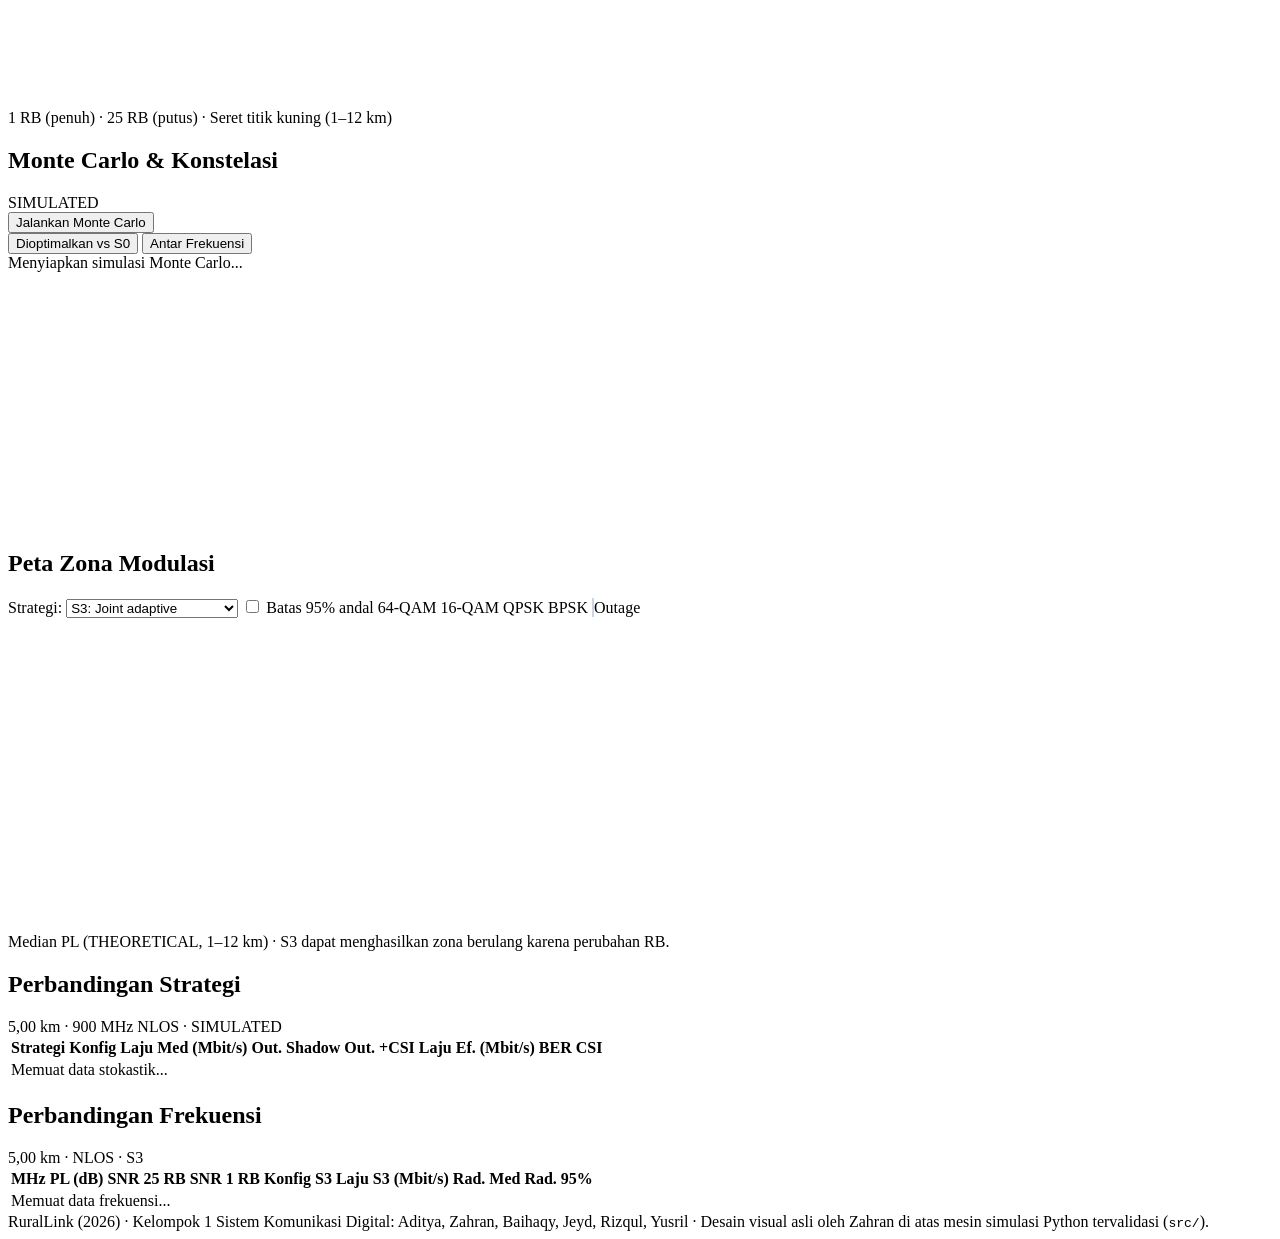
==== commit cfc1a70f: "style(ui): polish visual hierarchy, balance SNR chart height, and remove text clutter" ====
--- a/public/index.html
+++ b/public/index.html
@@ -43,12 +43,9 @@
       <div class="workbench">
         <aside class="panel controls-rail" aria-label="Panel Parameter Simulasi">
           <div class="control-group">
-            <button type="button" class="btn-secondary" id="btnPreset">
+            <button type="button" class="btn-secondary" id="btnPreset" title="900 MHz NLOS, 5 km, 23 dBm, S3, BER 10⁻² (S0 outage)">
               Preset: pemulihan tepi sel
             </button>
-            <p class="control-hint">
-              900 MHz NLOS, 5 km, 23 dBm, S3 (baseline S0 outage).
-            </p>
           </div>
 
           <div class="control-group">
@@ -62,7 +59,7 @@
               <button type="button" class="seg-btn" data-freq="1800" aria-pressed="false">1800 MHz</button>
             </div>
             <p class="control-hint">
-              Utama: 900/1800 MHz · Suplemen: 700 MHz (eksploratori).
+              Utama: 900/1800 MHz · Eksploratori: 700 MHz
             </p>
           </div>
 
@@ -75,7 +72,7 @@
               <button type="button" class="seg-btn" data-env="LOS" aria-pressed="false">LOS (n=2,16)</button>
               <button type="button" class="seg-btn active" data-env="NLOS" aria-pressed="true">NLOS (n=2,56)</button>
             </div>
-            <p class="control-hint" id="hintEnv">Park (2023): n = 2,56 · σ = 11,40 dB.</p>
+            <p class="control-hint" id="hintEnv">n = 2,56 · σ = 11,40 dB</p>
           </div>
 
           <div class="control-group">
@@ -139,7 +136,7 @@
               <option value="R0">R0: Fixed BPSK, 1 RB (robust reference)</option>
               <option value="MANUAL">Manual: RB dan modulasi dikunci pengguna</option>
             </select>
-            <p class="control-hint" id="hintStrat">Mode adaptif: optimizer memilih modulasi dan RB.</p>
+            <p class="control-hint" id="hintStrat" hidden>RB dan modulasi dikunci pengguna.</p>
           </div>
 
           <div class="control-group">
@@ -181,20 +178,17 @@
               <button type="button" class="seg-btn active" data-nbits="100000" aria-pressed="true">10⁵</button>
               <button type="button" class="seg-btn" data-nbits="1000000" aria-pressed="false">10⁶</button>
             </div>
-            <label class="toggle-row" for="chkLiveMc">
+            <label class="toggle-row" for="chkLiveMc" title="Otomatis hitung ulang Monte Carlo saat parameter stabil">
               <span>Simulasi Langsung (Live)</span>
               <input type="checkbox" id="chkLiveMc" checked />
             </label>
-            <p class="control-hint">
-              Otomatis hitung ulang saat parameter stabil.
-            </p>
             <p class="notice-bar warn" id="mcSmallSampleWarn" hidden>
               Sampel kecil memiliki ketidakpastian statistik tinggi (CI lebar).
             </p>
           </div>
 
           <div class="control-group">
-            <div class="control-label"><span>Ringkasan 700 / 900 / 1800 MHz (pada d)</span></div>
+            <div class="control-label"><span>Ringkasan 700 / 900 / 1800 MHz</span></div>
             <div class="table-scroll">
               <table class="compare-table" aria-label="Tabel Ringkas 700, 900, dan 1800 MHz">
                 <thead>
@@ -279,15 +273,17 @@
           <div class="charts-grid">
             <article class="panel chart-panel">
               <div class="chart-head">
-                <h2 id="snrChartTitle">Kurva SNR vs Jarak (THEORETICAL)</h2>
+                <h2 id="snrChartTitle">SNR terhadap Jarak</h2>
+                <span class="chart-note" id="snrChartMeta">NLOS · THEORETICAL</span>
               </div>
-              <span class="chart-note">Garis penuh: 1 RB · Putus: 25 RB · Titik kuning: geser jarak (1–12 km)</span>
-              <canvas id="cvSnr" width="660" height="310" aria-label="Grafik interaktif SNR terhadap jarak; geser titik aktif untuk mengubah jarak"></canvas>
+              <span class="chart-note">1 RB (penuh) · 25 RB (putus) · Seret titik kuning (1–12 km)</span>
+              <canvas id="cvSnr" width="660" height="375" aria-label="Grafik interaktif SNR terhadap jarak; geser titik aktif untuk mengubah jarak"></canvas>
             </article>
 
             <article class="panel chart-panel">
               <div class="chart-head">
-                <h2>Monte Carlo &amp; Konstelasi (SIMULATED)</h2>
+                <h2>Monte Carlo &amp; Konstelasi</h2>
+                <span class="chart-note">SIMULATED</span>
               </div>
               <div class="mc-toolbar">
                 <button type="button" class="btn-primary" id="btnRunMc">Jalankan Monte Carlo</button>
@@ -299,13 +295,13 @@
               <div class="mc-stats" id="mcStatsBox">
                 <div class="mc-stats-muted">Menyiapkan simulasi Monte Carlo...</div>
               </div>
-              <canvas id="cvConst" width="600" height="275"></canvas>
+              <canvas id="cvConst" width="600" height="255"></canvas>
             </article>
           </div>
 
           <article class="panel chart-panel">
             <div class="chart-head">
-              <h2>Peta Zona Modulasi Radial (1–12 km)</h2>
+              <h2>Peta Zona Modulasi</h2>
               <div class="map-controls">
                 <label for="selZoneStrat" class="map-ctl-label">Strategi:</label>
                 <select id="selZoneStrat" class="map-select">
@@ -330,14 +326,14 @@
             </div>
             <canvas id="cvMap" width="1180" height="295"></canvas>
             <p class="control-hint" id="mapCaption">
-              Zona warna: median PL (1–12 km) · S3 dapat menghasilkan zona modulasi berulang karena perubahan jumlah Resource Block.
+              Median PL (THEORETICAL, 1–12 km) · S3 dapat menghasilkan zona berulang karena perubahan RB.
             </p>
           </article>
 
           <article class="panel chart-panel">
             <div class="chart-head">
-              <h2 id="stratTableTitle">Perbandingan Strategi (5,00 km · 900 MHz NLOS)</h2>
-              <span class="chart-note">5.000 realisasi (seed 42)</span>
+              <h2 id="stratTableTitle">Perbandingan Strategi</h2>
+              <span class="chart-note" id="stratTableMeta">5,00 km · 900 MHz NLOS · SIMULATED</span>
             </div>
             <div class="table-scroll">
               <table class="data-table compact-table" id="tblStrategyCmp">
@@ -361,8 +357,8 @@
 
           <article class="panel chart-panel">
             <div class="chart-head">
-              <h2 id="freqTableTitle">Perbandingan Frekuensi (5,00 km · NLOS)</h2>
-              <span class="chart-note">Seed 42 · Strategi S3</span>
+              <h2 id="freqTableTitle">Perbandingan Frekuensi</h2>
+              <span class="chart-note" id="freqTableMeta">5,00 km · NLOS · S3</span>
             </div>
             <div class="table-scroll">
               <table class="data-table compact-table" id="tblFreqCmp">
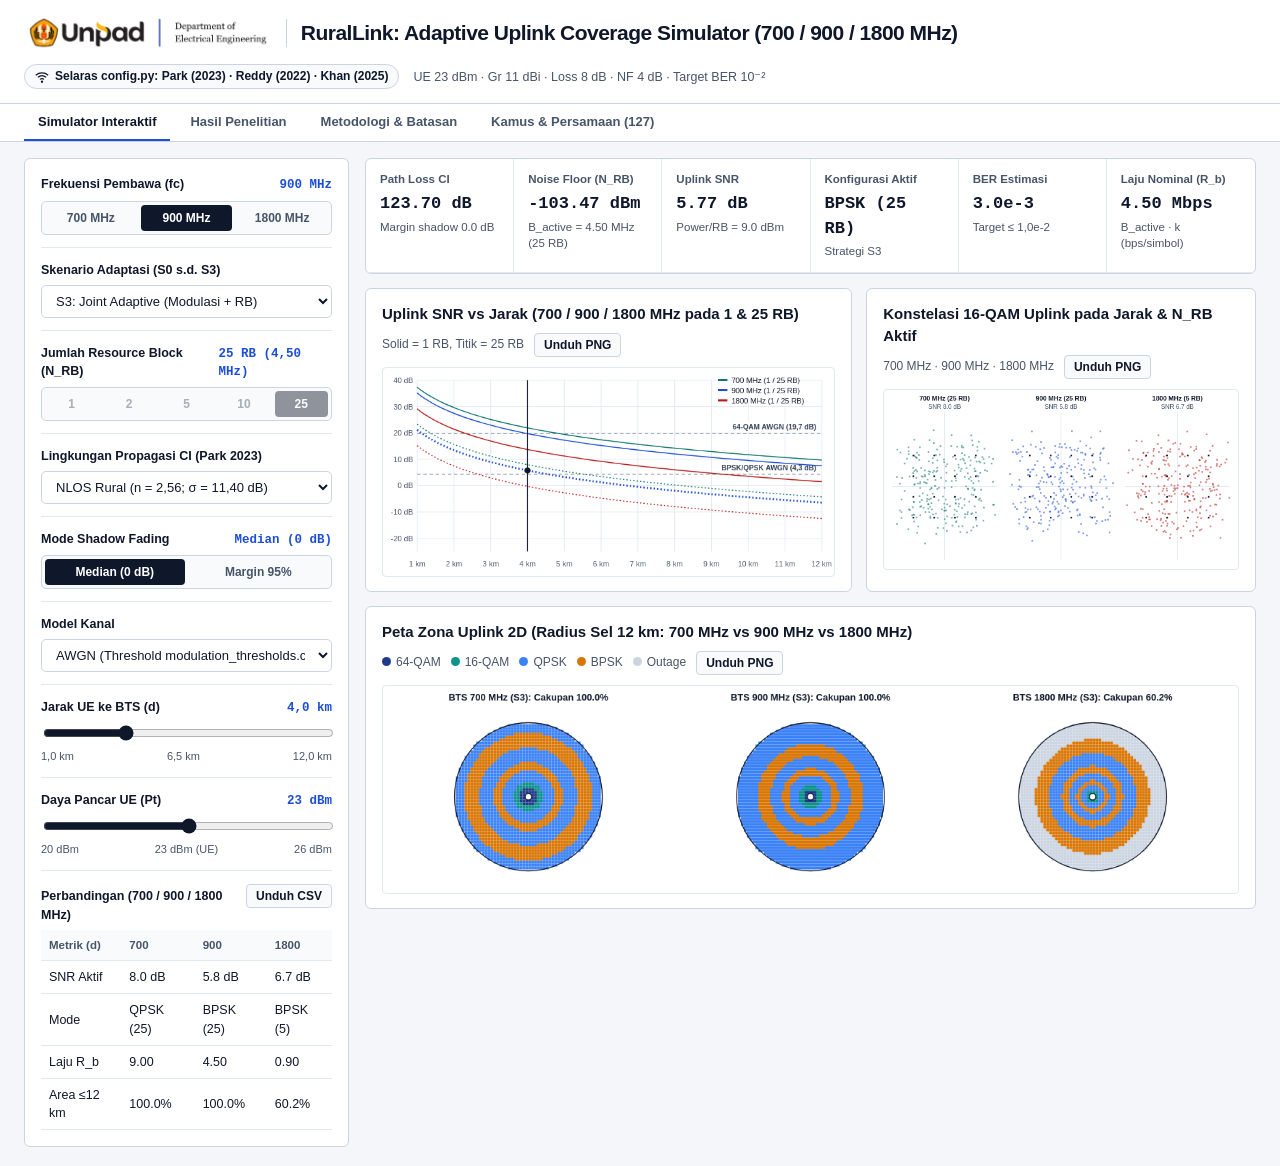
==== commit 5a5a49ae: "feat(web): adopt original RuralLink static dashboard" ====
--- a/public/index.html
+++ b/public/index.html
@@ -1,599 +1,1874 @@
-<!DOCTYPE html>
-<html lang="id">
-<head>
-  <meta charset="UTF-8" />
-  <meta name="viewport" content="width=device-width, initial-scale=1.0" />
-  <title>RuralLink: Workbench Jangkauan Uplink Adaptif (Kelompok 1)</title>
-  <link rel="icon" type="image/svg+xml" href="/favicon.svg" />
-  <link rel="stylesheet" href="/styles.css" />
-</head>
-<body>
-  <header class="topbar">
-    <div class="topbar-inner">
-      <div class="brand-block">
-        <h1>RuralLink: Workbench Jangkauan Uplink Adaptif</h1>
-        <p class="brand-sub">
-          Analisis peningkatan jangkauan uplink melalui modulasi adaptif &amp; alokasi bandwidth pada 900/1800 MHz di wilayah 3T Indonesia.
-        </p>
-        <p class="brand-team">
-          <strong>Kelompok 1</strong> · Sistem Komunikasi Digital (2026) · Aditya, Zahran, Baihaqy, Jeyd, Rizqul, Yusril
-        </p>
-      </div>
-
-      <nav class="main-nav" role="tablist" aria-label="Navigasi Halaman RuralLink">
-        <button type="button" class="nav-tab active" role="tab" id="tabBtnWorkbench" aria-selected="true" aria-controls="panelWorkbench" data-tab="workbench">
-          A. Workbench
-        </button>
-        <button type="button" class="nav-tab" role="tab" id="tabBtnResults" aria-selected="false" aria-controls="panelResults" data-tab="results">
-          B. Hasil Penelitian
-        </button>
-        <button type="button" class="nav-tab" role="tab" id="tabBtnMethodology" aria-selected="false" aria-controls="panelMethodology" data-tab="methodology">
-          C. Metodologi &amp; Batasan
-        </button>
-        <button type="button" class="nav-tab" role="tab" id="tabBtnEncyclopedia" aria-selected="false" aria-controls="panelEncyclopedia" data-tab="encyclopedia">
-          D. Ensiklopedia
-        </button>
-      </nav>
-    </div>
-  </header>
-
-  <main class="page-wrap">
-    <!-- TAB A: WORKBENCH -->
-    <section id="panelWorkbench" class="tab-panel" role="tabpanel" aria-labelledby="tabBtnWorkbench">
-      <div class="workbench">
-        <aside class="panel controls-rail" aria-label="Panel Parameter Simulasi">
-          <div class="control-group">
-            <button type="button" class="btn-secondary" id="btnPreset" title="900 MHz NLOS, 5 km, 23 dBm, S3, BER 10⁻² (S0 outage)">
-              Preset: pemulihan tepi sel
-            </button>
-          </div>
-
-          <div class="control-group">
-            <div class="control-label">
-              <span>Frekuensi Pembawa</span>
-              <span class="val-readout" id="lblFreq">900 MHz</span>
-            </div>
-            <div class="segmented" role="group" aria-label="Pilih Frekuensi Pembawa">
-              <button type="button" class="seg-btn" data-freq="700" aria-pressed="false">700 MHz</button>
-              <button type="button" class="seg-btn active" data-freq="900" aria-pressed="true">900 MHz</button>
-              <button type="button" class="seg-btn" data-freq="1800" aria-pressed="false">1800 MHz</button>
-            </div>
-            <p class="control-hint">
-              Utama: 900/1800 MHz · Eksploratori: 700 MHz
-            </p>
-          </div>
-
-          <div class="control-group">
-            <div class="control-label">
-              <span>Propagasi CI</span>
-              <span class="val-readout" id="lblEnv">NLOS</span>
-            </div>
-            <div class="segmented two-col" role="group" aria-label="Pilih Lingkungan Propagasi">
-              <button type="button" class="seg-btn" data-env="LOS" aria-pressed="false">LOS (n=2,16)</button>
-              <button type="button" class="seg-btn active" data-env="NLOS" aria-pressed="true">NLOS (n=2,56)</button>
-            </div>
-            <p class="control-hint" id="hintEnv">n = 2,56 · σ = 11,40 dB</p>
-          </div>
-
-          <div class="control-group">
-            <div class="control-label">
-              <span>Shadowing</span>
-              <span class="val-readout" id="lblShadow">Median</span>
-            </div>
-            <div class="segmented two-col" role="group" aria-label="Pilih Mode Shadowing">
-              <button type="button" class="seg-btn active" data-shadow="median" aria-pressed="true">Median (0 dB)</button>
-              <button type="button" class="seg-btn" data-shadow="margin95" aria-pressed="false">Margin 95%</button>
-            </div>
-          </div>
-
-          <div class="control-group">
-            <div class="control-label">
-              <span>Model Kanal</span>
-              <span class="val-readout" id="lblChannel">AWGN</span>
-            </div>
-            <div class="segmented two-col" role="group" aria-label="Pilih Model Kanal">
-              <button type="button" class="seg-btn active" data-channel="AWGN" aria-pressed="true">AWGN</button>
-              <button type="button" class="seg-btn" data-channel="Rayleigh" aria-pressed="false">Rayleigh (CSI)</button>
-            </div>
-          </div>
-
-          <div class="control-group">
-            <label class="control-label" for="rngDist">
-              <span>Jarak UE ke BTS (d)</span>
-              <span class="val-readout" id="lblDist">5,00 km</span>
-            </label>
-            <input id="rngDist" type="range" min="1.0" max="12.0" step="0.25" value="5.0" />
-            <div class="range-bounds"><span>1,0 km</span><span>6,5 km</span><span>12,0 km</span></div>
-          </div>
-
-          <div class="control-group">
-            <label class="control-label" for="rngPt">
-              <span>Daya Pancar UE (Pt, maks 23)</span>
-              <span class="val-readout" id="lblPt">23 dBm</span>
-            </label>
-            <input id="rngPt" type="range" min="10" max="23" step="1" value="23" />
-            <div class="range-bounds"><span>10 dBm</span><span>16 dBm</span><span>23 dBm (maks)</span></div>
-          </div>
-
-          <div class="control-group">
-            <div class="control-label">
-              <span>Target Batas BER</span>
-              <span class="val-readout" id="lblTargetBer">10⁻²</span>
-            </div>
-            <div class="segmented two-col" role="group" aria-label="Pilih Target BER">
-              <button type="button" class="seg-btn active" data-ber="0.01" aria-pressed="true">10⁻² (Primer)</button>
-              <button type="button" class="seg-btn" data-ber="0.001" aria-pressed="false">10⁻³ (Eksploratori)</button>
-            </div>
-          </div>
-
-          <div class="control-group">
-            <label class="control-label" for="selStrat">Strategi Optimasi</label>
-            <select id="selStrat">
-              <option value="S0">S0: Fixed QPSK, fixed 25 RB</option>
-              <option value="S1">S1: Adaptive modulation, 25 RB</option>
-              <option value="S2">S2: Adaptive bandwidth, QPSK</option>
-              <option value="S3" selected>S3: Joint adaptive</option>
-              <option value="R0">R0: Fixed BPSK, 1 RB (robust reference)</option>
-              <option value="MANUAL">Manual: RB dan modulasi dikunci pengguna</option>
-            </select>
-            <p class="control-hint" id="hintStrat" hidden>RB dan modulasi dikunci pengguna.</p>
-          </div>
-
-          <div class="control-group">
-            <div class="control-label">
-              <span>Jumlah RB (manual)</span>
-              <span class="val-readout" id="lblRbManual">25 RB</span>
-            </div>
-            <div class="segmented five-col" role="group" aria-label="Pilih Jumlah RB Manual">
-              <button type="button" class="seg-btn" data-rb="1" aria-pressed="false" disabled>1</button>
-              <button type="button" class="seg-btn" data-rb="2" aria-pressed="false" disabled>2</button>
-              <button type="button" class="seg-btn" data-rb="5" aria-pressed="false" disabled>5</button>
-              <button type="button" class="seg-btn" data-rb="10" aria-pressed="false" disabled>10</button>
-              <button type="button" class="seg-btn active" data-rb="25" aria-pressed="true" disabled>25</button>
-            </div>
-          </div>
-
-          <div class="control-group">
-            <div class="control-label">
-              <span>Modulasi (manual)</span>
-              <span class="val-readout" id="lblModManual">QPSK</span>
-            </div>
-            <div class="segmented four-col" role="group" aria-label="Pilih Modulasi Manual">
-              <button type="button" class="seg-btn" data-mod="BPSK" aria-pressed="false" disabled>BPSK</button>
-              <button type="button" class="seg-btn active" data-mod="QPSK" aria-pressed="true" disabled>QPSK</button>
-              <button type="button" class="seg-btn" data-mod="16-QAM" aria-pressed="false" disabled>16QAM</button>
-              <button type="button" class="seg-btn" data-mod="64-QAM" aria-pressed="false" disabled>64QAM</button>
-            </div>
-          </div>
-
-          <div class="control-group">
-            <div class="control-label">
-              <span>Jumlah Bit (Monte Carlo)</span>
-              <span class="val-readout" id="lblMcBits">10⁵ (100.000)</span>
-            </div>
-            <div class="segmented five-col" role="group" aria-label="Pilih Jumlah Bit Monte Carlo">
-              <button type="button" class="seg-btn" data-nbits="100" aria-pressed="false">10²</button>
-              <button type="button" class="seg-btn" data-nbits="1000" aria-pressed="false">10³</button>
-              <button type="button" class="seg-btn" data-nbits="10000" aria-pressed="false">10⁴</button>
-              <button type="button" class="seg-btn active" data-nbits="100000" aria-pressed="true">10⁵</button>
-              <button type="button" class="seg-btn" data-nbits="1000000" aria-pressed="false">10⁶</button>
-            </div>
-            <label class="toggle-row" for="chkLiveMc" title="Otomatis hitung ulang Monte Carlo saat parameter stabil">
-              <span>Simulasi Langsung (Live)</span>
-              <input type="checkbox" id="chkLiveMc" checked />
-            </label>
-            <p class="notice-bar warn" id="mcSmallSampleWarn" hidden>
-              Sampel kecil memiliki ketidakpastian statistik tinggi (CI lebar).
-            </p>
-          </div>
-
-          <div class="control-group">
-            <div class="control-label"><span>Ringkasan 700 / 900 / 1800 MHz</span></div>
-            <div class="table-scroll">
-              <table class="compare-table" aria-label="Tabel Ringkas 700, 900, dan 1800 MHz">
-                <thead>
-                  <tr>
-                    <th>Metrik</th>
-                    <th>700</th>
-                    <th>900</th>
-                    <th>1800</th>
-                  </tr>
-                </thead>
-                <tbody>
-                  <tr>
-                    <td>SNR aktif</td>
-                    <td id="cmpSnr700">-</td>
-                    <td id="cmpSnr900">-</td>
-                    <td id="cmpSnr1800">-</td>
-                  </tr>
-                  <tr>
-                    <td>Konfig</td>
-                    <td id="cmpMod700">-</td>
-                    <td id="cmpMod900">-</td>
-                    <td id="cmpMod1800">-</td>
-                  </tr>
-                  <tr>
-                    <td>Andal S3</td>
-                    <td id="cmpCov700">-</td>
-                    <td id="cmpCov900">-</td>
-                    <td id="cmpCov1800">-</td>
-                  </tr>
-                </tbody>
-              </table>
-            </div>
-          </div>
-        </aside>
-
-        <div class="main-stage">
-          <div class="notice-bar error" id="apiErrorBanner" hidden role="alert"></div>
-
-          <div class="telemetry-strip" aria-label="Telemetry Link Uplink">
-            <div class="telemetry-cell">
-              <div class="t-label">Path Loss CI</div>
-              <div class="t-value" id="kpiPl">-</div>
-              <div class="t-sub" id="kpiPlSub">THEORETICAL</div>
-            </div>
-            <div class="telemetry-cell">
-              <div class="t-label">Daya Terima</div>
-              <div class="t-value" id="kpiPr">-</div>
-              <div class="t-sub" id="kpiPrSub">P/RB</div>
-            </div>
-            <div class="telemetry-cell">
-              <div class="t-label">Noise Floor</div>
-              <div class="t-value" id="kpiNoise">-</div>
-              <div class="t-sub" id="kpiNoiseSub">BW aktif</div>
-            </div>
-            <div class="telemetry-cell">
-              <div class="t-label">SNR (Es/N0)</div>
-              <div class="t-value" id="kpiSnr">-</div>
-              <div class="t-sub" id="kpiSnrSub">Eb/N0</div>
-            </div>
-            <div class="telemetry-cell">
-              <div class="t-label">Konfigurasi</div>
-              <div class="t-value" id="kpiMod">-</div>
-              <div class="t-sub" id="kpiModSub">Strategi</div>
-            </div>
-            <div class="telemetry-cell">
-              <div class="t-label" id="kpiBerLabel">BER Analitis</div>
-              <div class="t-value" id="kpiBer">-</div>
-              <div class="t-sub" id="kpiBerSub">Target BER</div>
-            </div>
-            <div class="telemetry-cell">
-              <div class="t-label">Laju Nominal</div>
-              <div class="t-value" id="kpiRate">-</div>
-              <div class="t-sub" id="kpiRateSub">Uncoded</div>
-            </div>
-            <div class="telemetry-cell">
-              <div class="t-label">Outage</div>
-              <div class="t-value sim" id="kpiOutage">-</div>
-              <div class="t-sub" id="kpiOutageSub">SIMULATED</div>
-            </div>
-          </div>
-
-          <div class="charts-grid">
-            <article class="panel chart-panel">
-              <div class="chart-head">
-                <h2 id="snrChartTitle">SNR terhadap Jarak</h2>
-                <span class="chart-note" id="snrChartMeta">NLOS · THEORETICAL</span>
-              </div>
-              <span class="chart-note">1 RB (penuh) · 25 RB (putus) · Seret titik kuning (1–12 km)</span>
-              <canvas id="cvSnr" width="660" height="375" aria-label="Grafik interaktif SNR terhadap jarak; geser titik aktif untuk mengubah jarak"></canvas>
-            </article>
-
-            <article class="panel chart-panel">
-              <div class="chart-head">
-                <h2>Monte Carlo &amp; Konstelasi</h2>
-                <span class="chart-note">SIMULATED</span>
-              </div>
-              <div class="mc-toolbar">
-                <button type="button" class="btn-primary" id="btnRunMc">Jalankan Monte Carlo</button>
-                <div class="segmented two-col" role="group" aria-label="Pilih Tampilan Konstelasi">
-                  <button type="button" class="seg-btn active" data-mcview="opt_vs_s0" aria-pressed="true">Dioptimalkan vs S0</button>
-                  <button type="button" class="seg-btn" data-mcview="by_freq" aria-pressed="false">Antar Frekuensi</button>
-                </div>
-              </div>
-              <div class="mc-stats" id="mcStatsBox">
-                <div class="mc-stats-muted">Menyiapkan simulasi Monte Carlo...</div>
-              </div>
-              <canvas id="cvConst" width="600" height="255"></canvas>
-            </article>
-          </div>
-
-          <article class="panel chart-panel">
-            <div class="chart-head">
-              <h2>Peta Zona Modulasi</h2>
-              <div class="map-controls">
-                <label for="selZoneStrat" class="map-ctl-label">Strategi:</label>
-                <select id="selZoneStrat" class="map-select">
-                  <option value="S0">S0: Fixed QPSK, 25 RB</option>
-                  <option value="S1">S1: Adaptive mod, 25 RB</option>
-                  <option value="S2">S2: Adaptive BW, QPSK</option>
-                  <option value="S3" selected>S3: Joint adaptive</option>
-                  <option value="R0">R0: Fixed BPSK, 1 RB</option>
-                </select>
-                <label class="map-check" for="chkShowReliability">
-                  <input type="checkbox" id="chkShowReliability" />
-                  <span>Batas 95% andal</span>
-                </label>
-                <span class="chart-note map-legend">
-                  <span class="dot" style="background:#1E3A8A"></span>64-QAM
-                  <span class="dot" style="background:#0D9488"></span>16-QAM
-                  <span class="dot" style="background:#3B82F6"></span>QPSK
-                  <span class="dot" style="background:#D97706"></span>BPSK
-                  <span class="dot" style="background:#E2E8F0; border:1px solid #CBD5E1"></span>Outage
-                </span>
-              </div>
-            </div>
-            <canvas id="cvMap" width="1180" height="295"></canvas>
-            <p class="control-hint" id="mapCaption">
-              Median PL (THEORETICAL, 1–12 km) · S3 dapat menghasilkan zona berulang karena perubahan RB.
-            </p>
-          </article>
-
-          <article class="panel chart-panel">
-            <div class="chart-head">
-              <h2 id="stratTableTitle">Perbandingan Strategi</h2>
-              <span class="chart-note" id="stratTableMeta">5,00 km · 900 MHz NLOS · SIMULATED</span>
-            </div>
-            <div class="table-scroll">
-              <table class="data-table compact-table" id="tblStrategyCmp">
-                <thead>
-                  <tr>
-                    <th>Strategi</th>
-                    <th>Konfig</th>
-                    <th>Laju Med (Mbit/s)</th>
-                    <th>Out. Shadow</th>
-                    <th>Out. +CSI</th>
-                    <th>Laju Ef. (Mbit/s)</th>
-                    <th>BER CSI</th>
-                  </tr>
-                </thead>
-                <tbody>
-                  <tr><td colspan="7">Memuat data stokastik...</td></tr>
-                </tbody>
-              </table>
-            </div>
-          </article>
-
-          <article class="panel chart-panel">
-            <div class="chart-head">
-              <h2 id="freqTableTitle">Perbandingan Frekuensi</h2>
-              <span class="chart-note" id="freqTableMeta">5,00 km · NLOS · S3</span>
-            </div>
-            <div class="table-scroll">
-              <table class="data-table compact-table" id="tblFreqCmp">
-                <thead>
-                  <tr>
-                    <th>MHz</th>
-                    <th>PL (dB)</th>
-                    <th>SNR 25 RB</th>
-                    <th>SNR 1 RB</th>
-                    <th>Konfig S3</th>
-                    <th>Laju S3 (Mbit/s)</th>
-                    <th>Rad. Med</th>
-                    <th>Rad. 95%</th>
-                  </tr>
-                </thead>
-                <tbody>
-                  <tr><td colspan="8">Memuat data frekuensi...</td></tr>
-                </tbody>
-              </table>
-            </div>
-          </article>
-        </div>
-      </div>
-    </section>
-
-    <!-- TAB B: RESEARCH RESULTS -->
-    <section id="panelResults" class="tab-panel" role="tabpanel" aria-labelledby="tabBtnResults" hidden>
-      <div class="section-stack">
-        <div class="notice-bar">
-          Hasil publikasi dibaca langsung dari <code>outputs/</code> (900/1800 MHz, UE 23 dBm, BER 1e-2, seed 42, 5.000 realisasi bersama, grid 1–12 km). Label: <strong>THEORETICAL</strong> = median path loss dan rumus tertutup. <strong>SIMULATED</strong> = shadowing, Rayleigh, dan Monte Carlo bit-level. Laju nominal tanpa coding, bukan throughput LTE.
-        </div>
-
-        <div class="notice-bar info" id="resultsLoading" hidden>Memuat hasil penelitian...</div>
-        <div class="notice-bar error" id="resultsError" hidden role="alert"></div>
-
-        <article class="panel chart-panel">
-          <div class="chart-head">
-            <h2>Filter Kurva Publikasi (Outage &amp; Laju Efektif)</h2>
-            <div style="display:flex; flex-wrap:wrap; gap:16px; align-items:center;">
-              <div class="segmented two-col" role="group" aria-label="Pilih Lingkungan Hasil">
-                <button type="button" class="seg-btn" data-resenv="LOS" aria-pressed="false">LOS</button>
-                <button type="button" class="seg-btn active" data-resenv="NLOS" aria-pressed="true">NLOS</button>
-              </div>
-              <div class="inline-checks" id="resStratChecks" role="group" aria-label="Pilih Strategi Hasil"></div>
-            </div>
-          </div>
-          <div class="two-col-grid">
-            <div>
-              <h3 style="margin:0 0 6px; font-size:13.5px;">Outage vs Jarak: Shadowing + Rayleigh CSI (%, SIMULATED)</h3>
-              <canvas id="cvResOutage" width="580" height="270"></canvas>
-            </div>
-            <div>
-              <h3 style="margin:0 0 6px; font-size:13.5px;">Laju Efektif vs Jarak (Mbit/s, SIMULATED, outage = 0)</h3>
-              <canvas id="cvResRate" width="580" height="270"></canvas>
-            </div>
-          </div>
-        </article>
-
-        <article class="panel chart-panel">
-          <div class="chart-head">
-            <h2>Ringkasan Radius Cakupan (&lt;1 km: belum melayani titik pertama; ≥12 km: tersensor kanan)</h2>
-          </div>
-          <div class="table-scroll">
-            <table class="data-table" id="tblPubSummary">
-              <thead>
-                <tr>
-                  <th>MHz</th>
-                  <th>Strategi</th>
-                  <th>Median PL (THEORETICAL)</th>
-                  <th>Shadowing 5% (SIMULATED)</th>
-                  <th>Shadowing + Rayleigh CSI (SIMULATED)</th>
-                </tr>
-              </thead>
-              <tbody></tbody>
-            </table>
-          </div>
-          <div id="pubFindingsList" class="notice-bar info"></div>
-        </article>
-
-        <article class="panel chart-panel">
-          <div class="chart-head">
-            <h2>Validasi Monte Carlo Bit-Level pada Titik Operasi S3 (SIMULATED)</h2>
-            <span class="chart-note">BER Rayleigh di sini adalah rata-rata tanpa CSI pada modulasi dari SNR lambat, bukan BER bersyarat adaptif.</span>
-          </div>
-          <div class="table-scroll">
-            <table class="data-table" id="tblPubMc">
-              <thead>
-                <tr>
-                  <th>MHz</th>
-                  <th>Env</th>
-                  <th>Jarak (km)</th>
-                  <th>Modulasi</th>
-                  <th>N_RB</th>
-                  <th>Eb/N0 (dB)</th>
-                  <th>BER Teori AWGN</th>
-                  <th>BER MC AWGN</th>
-                  <th>BER Teori Rayleigh</th>
-                  <th>BER MC Rayleigh</th>
-                </tr>
-              </thead>
-              <tbody></tbody>
-            </table>
-          </div>
-        </article>
-
-        <article class="panel chart-panel">
-          <div class="chart-head">
-            <h2>Grafik Hasil Publikasi (PNG) &amp; Unduhan Dataset (CSV)</h2>
-          </div>
-          <div class="figure-grid" id="pubFiguresGrid"></div>
-          <h3 style="margin:8px 0 4px; font-size:14px;">Unduhan Dataset CSV Tervalidasi</h3>
-          <div class="download-grid" id="pubCsvDownloads"></div>
-          <details style="margin-top:8px;">
-            <summary style="font-weight:600; color:var(--navy);">Ringkasan Numerik Lengkap (outputs/summary.md)</summary>
-            <pre class="summary-pre" id="pubSummaryMd"></pre>
-          </details>
-        </article>
-      </div>
-    </section>
-
-    <!-- TAB C: METHODOLOGY & LIMITATIONS -->
-    <section id="panelMethodology" class="tab-panel" role="tabpanel" aria-labelledby="tabBtnMethodology" hidden>
-      <div class="section-stack" id="methodologyContent">
-        <div class="notice-bar info" id="methLoading" hidden>Memuat spesifikasi metodologi...</div>
-        <div class="notice-bar error" id="methError" hidden role="alert"></div>
-
-        <article class="panel chart-panel">
-          <div class="chart-head">
-            <h2>Model Matematis &amp; Persamaan Inti (src/)</h2>
-          </div>
-          <div class="eq-box">
-            PL(f_GHz, d_m) [dB] = 32,4 + 20·log₁₀(f_GHz) + 10·n·log₁₀(d_m) + X_σ,   X_σ ~ N(0, σ²)<br />
-            Pr [dBm] = Pt + Gt + Gr − L_feeder − L_body − PL<br />
-            N [dBm] = −174 + 10·log₁₀(N_RB · 180.000 Hz) + NF,   SNR_dB = Pr − N<br />
-            Eb/N0 [dB] = SNR_dB − 10·log₁₀(k),   k = log₂(M),   Rb [bps] = N_RB · 180.000 · k<br />
-            C_Shannon [bps] = B_active · log₂(1 + SNR_linear)  (referensi teoretis saja)
-          </div>
-          <ul style="margin:6px 0; padding-left:20px; display:flex; flex-direction:column; gap:6px;" id="methBullets"></ul>
-        </article>
-
-        <div class="two-col-grid">
-          <article class="panel chart-panel">
-            <div class="chart-head">
-              <h2>Parameter Default Sistem (config.py)</h2>
-            </div>
-            <div class="table-scroll">
-              <table class="data-table" id="tblMethParams">
-                <thead>
-                  <tr><th>Parameter</th><th>Nilai</th><th>Basis / Sumber</th></tr>
-                </thead>
-                <tbody></tbody>
-              </table>
-            </div>
-          </article>
-
-          <article class="panel chart-panel">
-            <div class="chart-head">
-              <h2>Ambang Switching Cho &amp; Yoon (2002) Eksak</h2>
-            </div>
-            <div class="table-scroll">
-              <table class="data-table" id="tblMethThresholds">
-                <thead>
-                  <tr><th>Modulasi</th><th>Eb/N0 (BER 1e-2)</th><th>Es/N0 (BER 1e-2)</th><th>Eb/N0 (BER 1e-3)</th><th>Es/N0 (BER 1e-3)</th></tr>
-                </thead>
-                <tbody></tbody>
-              </table>
-            </div>
-          </article>
-        </div>
-
-        <article class="panel chart-panel">
-          <div class="chart-head">
-            <h2>Batasan Model, Referensi, &amp; Pekerjaan Lanjutan</h2>
-          </div>
-          <ul style="margin:6px 0; padding-left:20px; display:flex; flex-direction:column; gap:6px;">
-            <li><strong>Cakupan riset utama vs sensitivitas:</strong> Konfigurasi riset utama adalah 900 dan 1800 MHz pada target BER 10⁻². Opsi 700 MHz (terinspirasi Reddy 2022 di atas model CI Park 2023) dan BER 10⁻³ adalah suplemen eksploratori, bukan replikasi Reddy (2022).</li>
-            <li><strong>Laju nominal tanpa coding:</strong> Laju Rb = B_active × log₂(M) bersifat tidak terkode (uncoded) tanpa FEC, pilot, cyclic prefix, atau penjadwalan MAC; nilai ini bukan throughput jaringan LTE aktual.</li>
-            <li><strong>Ekstrapolasi model CI:</strong> Parameter Park dkk. (2023) diukur pada 1400 MHz di Korea Selatan dan diekstrapolasikan ke 900/1800 MHz; belum dikalibrasi dengan pengukuran lapangan wilayah 3T Indonesia.</li>
-            <li><strong>Model yang sengaja tidak disertakan pada rilis ini (pekerjaan lanjutan):</strong> Fading Rician dan model difraksi medan tidak disertakan karena pendekatan pengali SNR dan difraksi tanpa profil elevasi medan (ITU-R P.526/P.1812) tidak valid secara ilmiah; keduanya dicatat sebagai pengembangan lanjutan.</li>
-            <li><strong>Peta zona radial &amp; sensor kanan:</strong> Peta radial merupakan model jarak hipotetis 1–12 km (bukan peta geografis). Radius yang mencapai ujung grid 12 km bersifat tersensor kanan (≥12 km).</li>
-            <li><strong>Referensi utama:</strong> Reddy dkk. (2022) DOI 10.1186/s13638-022-02133-3; Khan dkk. (2025) DOI 10.1038/s41598-025-16743-6 (dengan koreksi faktor Gray BER); Park dkk. (2023) arXiv:2305.01152; Yogapratama (2015) Table IV; Cho &amp; Yoon (2002); Laporan Kinerja Komdigi (2025).</li>
-            <li><strong>Atribusi tim &amp; desain antarmuka:</strong> Bahasa visual workbench terang, rail parameter, strip telemetri, grafik SNR, konstelasi, dan peta zona radial dibangun dari desain asli HTML/CSS/JS karya <strong>Zahran</strong> (diarsipkan di <code>prototypes/dashboard_interaktif_siskom.html</code>) yang diintegrasikan ke API Python tervalidasi (<code>src/</code>). Tim Kelompok 1: Aditya, Zahran, Baihaqy, Jeyd, Rizqul, Yusril.</li>
-          </ul>
-        </article>
-      </div>
-    </section>
-
-    <!-- TAB D: ENCYCLOPEDIA -->
-    <section id="panelEncyclopedia" class="tab-panel" role="tabpanel" aria-labelledby="tabBtnEncyclopedia" hidden>
-      <div class="section-stack">
-        <div class="notice-bar">
-          Referensi istilah, singkatan, persamaan, satuan, dan batasan riset Kelompok 1. Seluruh 127 entri bersumber langsung dari <code>glossary_data.py</code> dan berstatus eksplisit: <em>Diimplementasikan di RuralLink</em>, <em>Latar belakang teoretis</em>, atau <em>Konteks literatur / tidak diimplementasikan</em>.
-        </div>
-
-        <article class="panel chart-panel">
-          <div class="filter-bar">
-            <div>
-              <label class="control-label" for="inpGlossSearch" style="margin-bottom:4px;">Cari istilah, kepanjangan, penjelasan, atau persamaan</label>
-              <input type="search" id="inpGlossSearch" placeholder="mis. Eb/N0, Wilson, 700 MHz, CSI..." />
-            </div>
-            <div>
-              <label class="control-label" for="selGlossCat" style="margin-bottom:4px;">Kategori</label>
-              <select id="selGlossCat">
-                <option value="Semua kategori">Semua kategori</option>
-              </select>
-            </div>
-            <a class="btn-secondary" href="/api/glossary/csv" download="rurallink_ensiklopedia.csv">Unduh CSV kamus</a>
-          </div>
-          <p class="control-hint" id="glossCount">Memuat entri kamus...</p>
-          <div class="notice-bar info" id="glossLoading" hidden>Memuat ensiklopedia...</div>
-          <div class="notice-bar error" id="glossError" hidden role="alert"></div>
-          <div class="notice-bar info" id="glossEmpty" hidden>Tidak ada entri yang cocok dengan kata kunci atau kategori tersebut.</div>
-
-          <div class="table-scroll">
-            <table class="data-table" id="tblGlossary">
-              <thead>
-                <tr>
-                  <th style="width:17%">Istilah / Singkatan</th>
-                  <th style="width:21%">Kepanjangan / Nama lengkap</th>
-                  <th style="width:40%">Penjelasan &amp; Relevansi RuralLink</th>
-                  <th style="width:22%">Persamaan / Simbol / Nilai</th>
-                </tr>
-              </thead>
-              <tbody></tbody>
-            </table>
-          </div>
-        </article>
-      </div>
-    </section>
-  </main>
-
-  <footer class="site-footer">
-    RuralLink (2026) · Kelompok 1 Sistem Komunikasi Digital: Aditya, Zahran, Baihaqy, Jeyd, Rizqul, Yusril · Desain visual asli oleh Zahran di atas mesin simulasi Python tervalidasi (<code>src/</code>).
-  </footer>
-
-  <script src="/app.js" defer></script>
-</body>
-</html>
+<!DOCTYPE html>
+<html lang="id">
+<head>
+<meta charset="UTF-8" />
+<meta name="viewport" content="width=device-width, initial-scale=1.0" />
+<title>RuralLink: Adaptive Uplink Coverage Simulator (700 / 900 / 1800 MHz)</title>
+<style>
+  :root {
+    --bg: #F4F6F9;
+    --surface: #FFFFFF;
+    --surface-alt: #F8FAFC;
+    --ink: #0F172A;
+    --ink-muted: #475569;
+    --border: #CBD5E1;
+    --border-soft: #E2E8F0;
+    --accent-900: #1D4ED8;
+    --accent-1800: #B91C1C;
+    --accent-teal: #0F766E;
+    --focus: #2563EB;
+  }
+
+  * { box-sizing: border-box; }
+
+  ::selection {
+    background: #DBEAFE;
+    color: #0F172A;
+  }
+
+  ::-webkit-scrollbar { width: 8px; height: 8px; }
+  ::-webkit-scrollbar-track { background: var(--bg); }
+  ::-webkit-scrollbar-thumb { background: var(--border); border-radius: 4px; }
+  ::-webkit-scrollbar-thumb:hover { background: var(--ink-muted); }
+
+  body {
+    margin: 0;
+    background: var(--bg);
+    color: var(--ink);
+    font-family: -apple-system, BlinkMacSystemFont, "Segoe UI", Roboto, Helvetica, Arial, sans-serif;
+    font-size: 14px;
+    line-height: 1.45;
+    -webkit-font-smoothing: antialiased;
+  }
+
+  .topbar {
+    background: var(--surface);
+    border-bottom: 1px solid var(--border);
+    padding: 14px 24px;
+    display: flex;
+    flex-wrap: wrap;
+    align-items: center;
+    justify-content: space-between;
+    gap: 12px;
+  }
+
+  .topbar h1 {
+    margin: 0;
+    font-size: 21px;
+    font-weight: 700;
+    letter-spacing: -0.025em;
+    color: var(--ink);
+  }
+
+  .topbar-meta {
+    font-size: 12.5px;
+    color: var(--ink-muted);
+    display: flex;
+    gap: 14px;
+    align-items: center;
+    flex-wrap: wrap;
+  }
+
+  .pill-badge {
+    display: inline-flex;
+    align-items: center;
+    gap: 6px;
+    padding: 3px 10px;
+    border: 1px solid var(--border);
+    border-radius: 999px;
+    background: var(--surface-alt);
+    font-size: 12px;
+    font-weight: 600;
+    color: var(--ink);
+    font-variant-numeric: tabular-nums;
+  }
+
+  .workbench {
+    display: grid;
+    grid-template-columns: 325px 1fr;
+    gap: 16px;
+    padding: 16px 24px 24px;
+    max-width: 1480px;
+    margin: 0 auto;
+  }
+
+  @media (max-width: 980px) {
+    .workbench {
+      grid-template-columns: 1fr;
+      padding: 12px;
+    }
+  }
+
+  .panel {
+    background: var(--surface);
+    border: 1px solid var(--border);
+    border-radius: 6px;
+  }
+
+  .controls-rail {
+    padding: 16px;
+    display: flex;
+    flex-direction: column;
+    gap: 13px;
+    align-self: start;
+  }
+
+  .control-group {
+    display: flex;
+    flex-direction: column;
+    gap: 6px;
+    padding-bottom: 12px;
+    border-bottom: 1px solid var(--border-soft);
+  }
+
+  .control-group:last-of-type {
+    border-bottom: none;
+    padding-bottom: 0;
+  }
+
+  .control-label {
+    display: flex;
+    justify-content: space-between;
+    align-items: baseline;
+    font-size: 12.5px;
+    font-weight: 600;
+    color: var(--ink);
+  }
+
+  .val-readout {
+    font-family: ui-monospace, SFMono-Regular, Menlo, Consolas, monospace;
+    font-size: 12.5px;
+    font-weight: 700;
+    font-variant-numeric: tabular-nums;
+    color: var(--accent-900);
+  }
+
+  .segmented {
+    display: grid;
+    gap: 4px;
+    background: var(--surface-alt);
+    border: 1px solid var(--border);
+    border-radius: 5px;
+    padding: 3px;
+  }
+
+  .segmented.two-col { grid-template-columns: repeat(2, 1fr); }
+  .segmented.three-col { grid-template-columns: repeat(3, 1fr); }
+  .segmented.five-col { grid-template-columns: repeat(5, 1fr); }
+
+  .seg-btn {
+    border: none;
+    background: transparent;
+    color: var(--ink-muted);
+    font-size: 12px;
+    font-weight: 600;
+    padding: 6px 4px;
+    border-radius: 4px;
+    cursor: pointer;
+    transition: background 0.12s ease, color 0.12s ease;
+    font-variant-numeric: tabular-nums;
+  }
+
+  .seg-btn:hover {
+    color: var(--ink);
+    background: #E2E8F0;
+  }
+
+  .seg-btn.active {
+    background: var(--ink);
+    color: #FFFFFF;
+  }
+
+  .seg-btn:disabled {
+    opacity: 0.45;
+    cursor: not-allowed;
+  }
+
+  .seg-btn:focus-visible,
+  select:focus-visible,
+  input[type="range"]:focus-visible {
+    outline: 2px solid var(--focus);
+    outline-offset: 2px;
+  }
+
+  select {
+    width: 100%;
+    padding: 7px 10px;
+    border: 1px solid var(--border);
+    border-radius: 5px;
+    background: var(--surface);
+    color: var(--ink);
+    font-size: 13px;
+    font-weight: 500;
+  }
+
+  input[type="range"] {
+    width: 100%;
+    accent-color: var(--ink);
+    cursor: pointer;
+  }
+
+  .range-bounds {
+    display: flex;
+    justify-content: space-between;
+    font-size: 11px;
+    color: var(--ink-muted);
+    font-variant-numeric: tabular-nums;
+  }
+
+  .main-stage {
+    display: flex;
+    flex-direction: column;
+    gap: 14px;
+    min-width: 0;
+  }
+
+  .telemetry-strip {
+    display: grid;
+    grid-template-columns: repeat(6, 1fr);
+    background: var(--surface);
+    border: 1px solid var(--border);
+    border-radius: 6px;
+    overflow: hidden;
+  }
+
+  @media (max-width: 1180px) {
+    .telemetry-strip { grid-template-columns: repeat(3, 1fr); }
+  }
+
+  @media (max-width: 600px) {
+    .telemetry-strip { grid-template-columns: repeat(2, 1fr); }
+  }
+
+  .telemetry-cell {
+    padding: 12px 14px;
+    border-right: 1px solid var(--border-soft);
+    border-bottom: 1px solid var(--border-soft);
+  }
+
+  .telemetry-cell:last-child { border-right: none; }
+
+  .t-label {
+    font-size: 11.5px;
+    font-weight: 600;
+    color: var(--ink-muted);
+    margin-bottom: 4px;
+  }
+
+  .t-value {
+    font-family: ui-monospace, SFMono-Regular, Menlo, Consolas, monospace;
+    font-size: 17px;
+    font-weight: 700;
+    font-variant-numeric: tabular-nums;
+    color: var(--ink);
+  }
+
+  .t-sub {
+    font-size: 11.5px;
+    color: var(--ink-muted);
+    margin-top: 2px;
+    font-variant-numeric: tabular-nums;
+  }
+
+  .charts-grid {
+    display: grid;
+    grid-template-columns: 1.25fr 1fr;
+    gap: 14px;
+  }
+
+  @media (max-width: 1080px) {
+    .charts-grid { grid-template-columns: 1fr; }
+  }
+
+  .chart-panel {
+    padding: 14px 16px;
+    display: flex;
+    flex-direction: column;
+    gap: 10px;
+  }
+
+  .chart-head {
+    display: flex;
+    justify-content: space-between;
+    align-items: baseline;
+    gap: 8px;
+    flex-wrap: wrap;
+  }
+
+  .chart-head h2 {
+    margin: 0;
+    font-size: 15px;
+    font-weight: 700;
+    color: var(--ink);
+  }
+
+  .chart-note {
+    font-size: 12px;
+    color: var(--ink-muted);
+  }
+
+  canvas {
+    width: 100%;
+    display: block;
+    background: #FFFFFF;
+    border: 1px solid var(--border-soft);
+    border-radius: 4px;
+  }
+
+  .compare-table {
+    width: 100%;
+    border-collapse: collapse;
+    font-size: 12.5px;
+    font-variant-numeric: tabular-nums;
+  }
+
+  .compare-table th,
+  .compare-table td {
+    padding: 7px 8px;
+    text-align: left;
+    border-bottom: 1px solid var(--border-soft);
+  }
+
+  .compare-table th {
+    font-size: 11.5px;
+    font-weight: 700;
+    color: var(--ink-muted);
+    background: var(--surface-alt);
+  }
+
+  .dot {
+    display: inline-block;
+    width: 9px;
+    height: 9px;
+    border-radius: 50%;
+    margin-right: 5px;
+  }
+
+  .tabbar {
+    background: var(--surface);
+    border-bottom: 1px solid var(--border);
+    padding: 0 24px;
+    display: flex;
+    gap: 6px;
+    overflow-x: auto;
+  }
+
+  .tab-btn {
+    border: none;
+    border-bottom: 2px solid transparent;
+    background: transparent;
+    color: var(--ink-muted);
+    font-size: 13px;
+    font-weight: 600;
+    padding: 10px 14px;
+    cursor: pointer;
+    white-space: nowrap;
+    transition: color 0.12s ease, border-color 0.12s ease;
+  }
+
+  .tab-btn:hover {
+    color: var(--ink);
+  }
+
+  .tab-btn.active {
+    color: var(--ink);
+    border-bottom-color: var(--accent-900);
+  }
+
+  .tab-btn:focus-visible,
+  .btn-action:focus-visible,
+  .search-input:focus-visible {
+    outline: 2px solid var(--focus);
+    outline-offset: 2px;
+  }
+
+  .tab-panel { display: none; }
+  .tab-panel.active { display: block; }
+
+  .subpage {
+    max-width: 1480px;
+    margin: 0 auto;
+    padding: 16px 24px 28px;
+    display: flex;
+    flex-direction: column;
+    gap: 14px;
+  }
+
+  @media (max-width: 980px) {
+    .tabbar { padding: 0 12px; }
+    .subpage { padding: 12px; }
+  }
+
+  .callout {
+    background: var(--surface);
+    border: 1px solid var(--border);
+    border-radius: 6px;
+    padding: 11px 14px;
+    font-size: 13px;
+    color: var(--ink);
+  }
+
+  .filter-row {
+    display: flex;
+    flex-wrap: wrap;
+    gap: 12px;
+    align-items: center;
+    justify-content: space-between;
+    background: var(--surface);
+    border: 1px solid var(--border);
+    border-radius: 6px;
+    padding: 12px 16px;
+  }
+
+  .filter-group {
+    display: flex;
+    flex-wrap: wrap;
+    gap: 10px;
+    align-items: center;
+  }
+
+  .chk-label {
+    display: inline-flex;
+    align-items: center;
+    gap: 5px;
+    font-size: 12.5px;
+    font-weight: 600;
+    color: var(--ink);
+    cursor: pointer;
+  }
+
+  .search-input {
+    min-width: 260px;
+    flex: 1;
+    padding: 7px 11px;
+    border: 1px solid var(--border);
+    border-radius: 5px;
+    background: var(--surface);
+    color: var(--ink);
+    font-size: 13px;
+  }
+
+  .btn-action {
+    border: 1px solid var(--ink);
+    background: var(--ink);
+    color: #FFFFFF;
+    font-size: 12.5px;
+    font-weight: 600;
+    padding: 7px 13px;
+    border-radius: 5px;
+    cursor: pointer;
+    white-space: nowrap;
+  }
+
+  .btn-action:hover {
+    background: #1E293B;
+  }
+
+  .btn-mini {
+    border: 1px solid var(--border);
+    background: var(--surface-alt);
+    color: var(--ink);
+    font-size: 12px;
+    font-weight: 600;
+    padding: 4px 9px;
+    border-radius: 4px;
+    cursor: pointer;
+    white-space: nowrap;
+  }
+
+  .btn-mini:hover {
+    background: #E2E8F0;
+  }
+
+  .btn-mini:focus-visible {
+    outline: 2px solid var(--focus);
+    outline-offset: 2px;
+  }
+
+  .chart-actions {
+    display: inline-flex;
+    align-items: center;
+    gap: 10px;
+    flex-wrap: wrap;
+  }
+
+
+  .data-table-wrap {
+    overflow-x: auto;
+  }
+
+  .data-table {
+    width: 100%;
+    border-collapse: collapse;
+    font-size: 12.5px;
+    font-variant-numeric: tabular-nums;
+  }
+
+  .data-table th,
+  .data-table td {
+    padding: 8px 10px;
+    text-align: left;
+    border-bottom: 1px solid var(--border-soft);
+    vertical-align: top;
+  }
+
+  .data-table th {
+    font-size: 12px;
+    font-weight: 700;
+    color: var(--ink-muted);
+    background: var(--surface-alt);
+    white-space: nowrap;
+  }
+
+  .data-table tbody tr:hover {
+    background: var(--surface-alt);
+  }
+
+  .doc-grid {
+    display: grid;
+    grid-template-columns: repeat(2, 1fr);
+    gap: 14px;
+  }
+
+  @media (max-width: 980px) {
+    .doc-grid { grid-template-columns: 1fr; }
+  }
+
+  .doc-list {
+    margin: 4px 0 0;
+    padding-left: 18px;
+    font-size: 13px;
+    color: var(--ink);
+  }
+
+  .doc-list li { margin-bottom: 6px; }
+
+  .formula-box {
+    background: var(--surface-alt);
+    border: 1px solid var(--border);
+    border-radius: 5px;
+    padding: 9px 12px;
+    font-family: ui-monospace, SFMono-Regular, Menlo, Consolas, monospace;
+    font-size: 12.5px;
+    color: var(--ink);
+    overflow-x: auto;
+  }
+
+  .gloss-group {
+    background: var(--surface);
+    border: 1px solid var(--border);
+    border-radius: 6px;
+    overflow: hidden;
+  }
+
+  .gloss-group summary {
+    padding: 10px 14px;
+    font-size: 13.5px;
+    font-weight: 700;
+    color: var(--ink);
+    background: var(--surface-alt);
+    cursor: pointer;
+    border-bottom: 1px solid transparent;
+  }
+
+  .gloss-group[open] summary {
+    border-bottom-color: var(--border-soft);
+  }
+
+  .findings-list {
+    margin: 0;
+    padding-left: 18px;
+    font-size: 13px;
+  }
+
+  .findings-list li { margin-bottom: 4px; }
+
+
+  .brand-block {
+    display: flex;
+    align-items: center;
+    gap: 14px;
+    flex-wrap: wrap;
+  }
+
+  .brand-logo {
+    height: 38px;
+    width: auto;
+    display: block;
+    object-fit: contain;
+  }
+
+  .brand-sep {
+    width: 1px;
+    height: 28px;
+    background: var(--border);
+  }
+
+  @media (max-width: 720px) {
+    .brand-sep { display: none; }
+    .brand-logo { height: 30px; }
+  }
+
+  .eq-grid {
+    display: flex;
+    flex-direction: column;
+    gap: 8px;
+  }
+
+  .eq-row {
+    display: grid;
+    grid-template-columns: 1fr auto;
+    align-items: center;
+    gap: 12px;
+    background: var(--surface-alt);
+    border: 1px solid var(--border);
+    border-radius: 5px;
+    padding: 10px 14px;
+  }
+
+  .eq-math {
+    font-family: "Cambria Math", "STIX Two Math", Georgia, "Times New Roman", serif;
+    font-size: 16px;
+    line-height: 1.45;
+    color: var(--ink);
+  }
+
+  .eq-math sub, .eq-math sup {
+    font-size: 72%;
+  }
+
+  .eq-desc {
+    font-family: -apple-system, BlinkMacSystemFont, "Segoe UI", Roboto, sans-serif;
+    font-size: 12.5px;
+    color: var(--ink-muted);
+    margin-top: 3px;
+  }
+
+  .eq-num {
+    font-family: ui-monospace, SFMono-Regular, Menlo, Consolas, monospace;
+    font-size: 12.5px;
+    font-weight: 700;
+    color: var(--ink-muted);
+  }
+
+</style>
+</head>
+<body>
+  <header class="topbar">
+    <div class="brand-block">
+      <img class="brand-logo" src="[data-uri]" alt="Logo Universitas Padjadjaran - Department of Electrical Engineering" />
+      <span class="brand-sep" aria-hidden="true"></span>
+      <h1>RuralLink: Adaptive Uplink Coverage Simulator (700 / 900 / 1800 MHz)</h1>
+    </div>
+    <div class="topbar-meta">
+      <span class="pill-badge">
+        <svg width="14" height="14" viewBox="0 0 24 24" fill="none" stroke="currentColor" stroke-width="2" aria-hidden="true">
+          <path d="M5 12.55a11 11 0 0 1 14.08 0"/><path d="M1.42 9a16 16 0 0 1 21.16 0"/><path d="M8.53 16.11a6 6 0 0 1 6.95 0"/><circle cx="12" cy="20" r="1"/>
+        </svg>
+        Selaras config.py: Park (2023) · Reddy (2022) · Khan (2025)
+      </span>
+      <span>UE 23 dBm · Gr 11 dBi · Loss 8 dB · NF 4 dB · Target BER 10⁻²</span>
+    </div>
+  </header>
+
+  <nav class="tabbar" role="tablist" aria-label="Navigasi Halaman RuralLink">
+    <button type="button" class="tab-btn active" role="tab" aria-selected="true" data-tab="sim">Simulator Interaktif</button>
+    <button type="button" class="tab-btn" role="tab" aria-selected="false" data-tab="res">Hasil Penelitian</button>
+    <button type="button" class="tab-btn" role="tab" aria-selected="false" data-tab="met">Metodologi &amp; Batasan</button>
+    <button type="button" class="tab-btn" role="tab" aria-selected="false" data-tab="dic">Kamus &amp; Persamaan (127)</button>
+  </nav>
+
+  <div id="tab-sim" class="tab-panel active" role="tabpanel" aria-label="Simulator Interaktif">
+  <main class="workbench">
+    <aside class="panel controls-rail" aria-label="Panel Parameter Uplink RuralLink">
+      <div class="control-group">
+        <div class="control-label">
+          <span>Frekuensi Pembawa (fc)</span>
+          <span class="val-readout" id="lblFreq">900 MHz</span>
+        </div>
+        <div class="segmented three-col" role="group" aria-label="Pilih Frekuensi">
+          <button type="button" class="seg-btn" data-freq="700" aria-pressed="false">700 MHz</button>
+          <button type="button" class="seg-btn active" data-freq="900" aria-pressed="true">900 MHz</button>
+          <button type="button" class="seg-btn" data-freq="1800" aria-pressed="false">1800 MHz</button>
+        </div>
+      </div>
+
+      <div class="control-group">
+        <label class="control-label" for="selStrategy">Skenario Adaptasi (S0 s.d. S3)</label>
+        <select id="selStrategy">
+          <option value="S3" selected>S3: Joint Adaptive (Modulasi + RB)</option>
+          <option value="S1">S1: Adaptive Modulasi (Fixed 25 RB)</option>
+          <option value="S2">S2: Adaptive Bandwidth (Fixed QPSK)</option>
+          <option value="S0">S0: Baseline Fixed (QPSK + 25 RB)</option>
+          <option value="R0">R0: Referensi Ketahanan (BPSK + 1 RB)</option>
+          <option value="MANUAL">Manual (Kunci N_RB Pilihan)</option>
+        </select>
+      </div>
+
+      <div class="control-group">
+        <div class="control-label">
+          <span>Jumlah Resource Block (N_RB)</span>
+          <span class="val-readout" id="lblRb">25 RB (4,50 MHz)</span>
+        </div>
+        <div class="segmented five-col" role="group" aria-label="Pilih Jumlah RB">
+          <button type="button" class="seg-btn" data-rb="1" aria-pressed="false">1</button>
+          <button type="button" class="seg-btn" data-rb="2" aria-pressed="false">2</button>
+          <button type="button" class="seg-btn" data-rb="5" aria-pressed="false">5</button>
+          <button type="button" class="seg-btn" data-rb="10" aria-pressed="false">10</button>
+          <button type="button" class="seg-btn active" data-rb="25" aria-pressed="true">25</button>
+        </div>
+      </div>
+
+      <div class="control-group">
+        <label class="control-label" for="selEnv">Lingkungan Propagasi CI (Park 2023)</label>
+        <select id="selEnv">
+          <option value="NLOS" selected>NLOS Rural (n = 2,56; σ = 11,40 dB)</option>
+          <option value="LOS">LOS Rural (n = 2,16; σ = 3,07 dB)</option>
+        </select>
+      </div>
+
+      <div class="control-group">
+        <div class="control-label">
+          <span>Mode Shadow Fading</span>
+          <span class="val-readout" id="lblShadow">Median (0 dB)</span>
+        </div>
+        <div class="segmented two-col" role="group" aria-label="Mode Shadow Fading">
+          <button type="button" class="seg-btn active" data-shadow="median" aria-pressed="true">Median (0 dB)</button>
+          <button type="button" class="seg-btn" data-shadow="margin95" aria-pressed="false">Margin 95%</button>
+        </div>
+      </div>
+
+      <div class="control-group">
+        <label class="control-label" for="selChannel">Model Kanal</label>
+        <select id="selChannel">
+          <option value="AWGN" selected>AWGN (Threshold modulation_thresholds.csv)</option>
+          <option value="Rayleigh">Rayleigh Fading (Multipath NLOS)</option>
+        </select>
+      </div>
+
+      <div class="control-group">
+        <label class="control-label" for="rngDist">
+          <span>Jarak UE ke BTS (d)</span>
+          <span class="val-readout" id="lblDist">4,0 km</span>
+        </label>
+        <input id="rngDist" type="range" min="1.0" max="12.0" step="0.2" value="4.0" />
+        <div class="range-bounds"><span>1,0 km</span><span>6,5 km</span><span>12,0 km</span></div>
+      </div>
+
+      <div class="control-group">
+        <label class="control-label" for="rngPt">
+          <span>Daya Pancar UE (Pt)</span>
+          <span class="val-readout" id="lblPt">23 dBm</span>
+        </label>
+        <input id="rngPt" type="range" min="20" max="26" step="1" value="23" />
+        <div class="range-bounds"><span>20 dBm</span><span>23 dBm (UE)</span><span>26 dBm</span></div>
+      </div>
+
+      <div class="control-group">
+        <div class="control-label"><span>Perbandingan (700 / 900 / 1800 MHz)</span><button type="button" class="btn-mini" id="btnDlActiveCsv">Unduh CSV</button></div>
+        <table class="compare-table" aria-label="Perbandingan 700, 900, dan 1800 MHz">
+          <thead>
+            <tr>
+              <th>Metrik (d)</th>
+              <th>700</th>
+              <th>900</th>
+              <th>1800</th>
+            </tr>
+          </thead>
+          <tbody>
+            <tr>
+              <td>SNR Aktif</td>
+              <td id="cmpSnr700">-</td>
+              <td id="cmpSnr900">-</td>
+              <td id="cmpSnr1800">-</td>
+            </tr>
+            <tr>
+              <td>Mode</td>
+              <td id="cmpMod700">-</td>
+              <td id="cmpMod900">-</td>
+              <td id="cmpMod1800">-</td>
+            </tr>
+            <tr>
+              <td>Laju R_b</td>
+              <td id="cmpRate700">-</td>
+              <td id="cmpRate900">-</td>
+              <td id="cmpRate1800">-</td>
+            </tr>
+            <tr>
+              <td>Area ≤12 km</td>
+              <td id="cmpCov700">-</td>
+              <td id="cmpCov900">-</td>
+              <td id="cmpCov1800">-</td>
+            </tr>
+          </tbody>
+        </table>
+      </div>
+    </aside>
+
+    <section class="main-stage">
+      <div class="telemetry-strip" aria-label="Hasil Pembacaan Uplink Langsung">
+        <div class="telemetry-cell">
+          <div class="t-label">Path Loss CI</div>
+          <div class="t-value" id="kpiPl">-</div>
+          <div class="t-sub" id="kpiPlSub">Margin 0,0 dB</div>
+        </div>
+        <div class="telemetry-cell">
+          <div class="t-label">Noise Floor (N_RB)</div>
+          <div class="t-value" id="kpiNoise">-</div>
+          <div class="t-sub" id="kpiNoiseSub">B_active = 4,50 MHz</div>
+        </div>
+        <div class="telemetry-cell">
+          <div class="t-label">Uplink SNR</div>
+          <div class="t-value" id="kpiSnr">-</div>
+          <div class="t-sub" id="kpiSnrSub">P/RB = 9,0 dBm</div>
+        </div>
+        <div class="telemetry-cell">
+          <div class="t-label">Konfigurasi Aktif</div>
+          <div class="t-value" id="kpiMode">-</div>
+          <div class="t-sub" id="kpiModeSub">Strategi S3</div>
+        </div>
+        <div class="telemetry-cell">
+          <div class="t-label">BER Estimasi</div>
+          <div class="t-value" id="kpiBer">-</div>
+          <div class="t-sub">Target ≤ 1,0e-2</div>
+        </div>
+        <div class="telemetry-cell">
+          <div class="t-label">Laju Nominal (R_b)</div>
+          <div class="t-value" id="kpiRate">-</div>
+          <div class="t-sub">B_active · k (bps/simbol)</div>
+        </div>
+      </div>
+
+      <div class="charts-grid">
+        <article class="panel chart-panel">
+          <div class="chart-head">
+            <h2>Uplink SNR vs Jarak (700 / 900 / 1800 MHz pada 1 &amp; 25 RB)</h2>
+            <div class="chart-actions">
+              <span class="chart-note">Solid = 1 RB, Titik = 25 RB</span>
+              <button type="button" class="btn-mini" data-dl-canvas="cvSnr" data-dl-name="rurallink_snr_vs_jarak.png">Unduh PNG</button>
+            </div>
+          </div>
+          <canvas id="cvSnr" width="660" height="305"></canvas>
+        </article>
+
+        <article class="panel chart-panel">
+          <div class="chart-head">
+            <h2>Konstelasi 16-QAM Uplink pada Jarak &amp; N_RB Aktif</h2>
+            <div class="chart-actions">
+              <span class="chart-note">700 MHz · 900 MHz · 1800 MHz</span>
+              <button type="button" class="btn-mini" data-dl-canvas="cvConst" data-dl-name="rurallink_konstelasi_16qam.png">Unduh PNG</button>
+            </div>
+          </div>
+          <canvas id="cvConst" width="600" height="305"></canvas>
+        </article>
+      </div>
+
+      <article class="panel chart-panel">
+        <div class="chart-head">
+          <h2>Peta Zona Uplink 2D (Radius Sel 12 km: 700 MHz vs 900 MHz vs 1800 MHz)</h2>
+          <div class="chart-actions">
+            <span class="chart-note">
+              <span class="dot" style="background:#1E3A8A"></span>64-QAM
+              &nbsp;&nbsp;<span class="dot" style="background:#0D9488"></span>16-QAM
+              &nbsp;&nbsp;<span class="dot" style="background:#3B82F6"></span>QPSK
+              &nbsp;&nbsp;<span class="dot" style="background:#D97706"></span>BPSK
+              &nbsp;&nbsp;<span class="dot" style="background:#CBD5E1"></span>Outage
+            </span>
+            <button type="button" class="btn-mini" data-dl-canvas="cvMap" data-dl-name="rurallink_peta_zona_2d.png">Unduh PNG</button>
+          </div>
+        </div>
+        <canvas id="cvMap" width="1180" height="285"></canvas>
+      </article>
+    </section>
+  </main>
+  </div>
+
+  <section id="tab-res" class="tab-panel" role="tabpanel" aria-label="Hasil Penelitian">
+    <div class="subpage">
+      <div class="callout">
+        <strong>Catatan Validasi Data:</strong> Seluruh angka di halaman ini diambil langsung dari hasil eksekusi mesin Python tervalidasi
+        (<code>900/1800 MHz</code>, UE <code>23 dBm</code>, target <code>BER 10⁻²</code>, <code>seed 42</code>, <code>5.000</code> realisasi bersama, grid <code>1–12 km</code>).
+        <strong>THEORETICAL</strong> = path loss median &amp; rumus analitis; <strong>SIMULATED</strong> = shadowing log-normal, Rayleigh fading, dan Monte Carlo <code>10⁶</code> bit.
+      </div>
+
+      <div class="filter-row">
+        <div class="filter-group">
+          <span class="control-label">Lingkungan:</span>
+          <div class="segmented two-col" role="group" aria-label="Pilih Lingkungan Hasil">
+            <button type="button" class="seg-btn" data-res-env="LOS" aria-pressed="false">LOS</button>
+            <button type="button" class="seg-btn active" data-res-env="NLOS" aria-pressed="true">NLOS</button>
+          </div>
+        </div>
+        <div class="filter-group" id="resStratGroup">
+          <span class="control-label">Strategi:</span>
+          <label class="chk-label"><input type="checkbox" value="S0" checked /> S0</label>
+          <label class="chk-label"><input type="checkbox" value="S1" checked /> S1</label>
+          <label class="chk-label"><input type="checkbox" value="S2" checked /> S2</label>
+          <label class="chk-label"><input type="checkbox" value="S3" checked /> S3</label>
+          <label class="chk-label"><input type="checkbox" value="R0" checked /> R0</label>
+        </div>
+      </div>
+
+      <article class="panel chart-panel">
+        <div class="chart-head">
+          <h2>Ringkasan Radius Cakupan Maksimal (Grid 1–12 km)</h2>
+          <div class="chart-actions">
+            <span class="chart-note">&lt;1 km = gagal di titik awal; &gt;=12 km = tersensor kanan</span>
+            <button type="button" class="btn-mini" id="btnDlCovCsv">Unduh CSV</button>
+          </div>
+        </div>
+        <div class="data-table-wrap">
+          <table class="data-table">
+            <thead>
+              <tr>
+                <th>Frekuensi</th>
+                <th>Kode</th>
+                <th>Strategi</th>
+                <th>Median PL (THEORETICAL)</th>
+                <th>Margin 95%</th>
+                <th>Shadowing 5% (SIMULATED)</th>
+                <th>Shadowing + Rayleigh CSI (SIMULATED)</th>
+              </tr>
+            </thead>
+            <tbody id="resSummaryBody"></tbody>
+          </table>
+        </div>
+      </article>
+
+      <article class="panel chart-panel">
+        <div class="chart-head">
+          <h2>Temuan Terverifikasi Tepi Sel (2 km, NLOS, Shadowing + Rayleigh CSI)</h2>
+          <span class="chart-note">Perbandingan langsung Baseline S0 vs Joint Adaptive S3</span>
+        </div>
+        <ul class="findings-list" id="resEdgeFindings"></ul>
+      </article>
+
+      <article class="panel chart-panel">
+        <div class="chart-head">
+          <h2>Perbandingan Outage &amp; Laju Efektif pada Jarak Uji (2, 5, 8, 12 km)</h2>
+          <div class="chart-actions">
+            <span class="chart-note">Laju efektif menghitung titik outage sebagai 0 Mbit/s</span>
+            <button type="button" class="btn-mini" id="btnDlCmpCsv">Unduh CSV</button>
+          </div>
+        </div>
+        <div class="data-table-wrap">
+          <table class="data-table">
+            <thead>
+              <tr>
+                <th>Frekuensi</th>
+                <th>Strategi</th>
+                <th>Jarak</th>
+                <th>Outage Shadow</th>
+                <th>Laju Mean Shadow</th>
+                <th>Outage +Rayleigh CSI</th>
+                <th>Laju Efektif CSI</th>
+                <th>BER Bersyarat Mean</th>
+              </tr>
+            </thead>
+            <tbody id="resCmpBody"></tbody>
+          </table>
+        </div>
+      </article>
+
+      <article class="panel chart-panel">
+        <div class="chart-head">
+          <h2>Validasi Monte Carlo Bit-Level pada Titik Operasi S3 (1.000.000 bit)</h2>
+          <div class="chart-actions">
+            <span class="chart-note">Kesesuaian simulasi terhadap kurva teoretis (CI 95% Wilson)</span>
+            <button type="button" class="btn-mini" id="btnDlMcCsv">Unduh CSV</button>
+          </div>
+        </div>
+        <div class="data-table-wrap">
+          <table class="data-table">
+            <thead>
+              <tr>
+                <th>Frekuensi</th>
+                <th>Lingkungan</th>
+                <th>Jarak</th>
+                <th>N_RB</th>
+                <th>Modulasi</th>
+                <th>Eb/N0 (dB)</th>
+                <th>Teori AWGN</th>
+                <th>MC AWGN</th>
+                <th>Teori Rayleigh</th>
+                <th>MC Rayleigh</th>
+              </tr>
+            </thead>
+            <tbody id="resMcBody"></tbody>
+          </table>
+        </div>
+      </article>
+    </div>
+  </section>
+
+  <section id="tab-met" class="tab-panel" role="tabpanel" aria-label="Metodologi dan Batasan">
+    <div class="subpage">
+      <article class="panel chart-panel">
+        <div class="chart-head">
+          <h2>Model Matematis &amp; Persamaan Inti RuralLink</h2>
+          <span class="chart-note">Selaras dengan src/propagation.py, src/link_budget.py, src/modulation.py, dan src/adaptive.py</span>
+        </div>
+        <div class="eq-grid">
+          <div class="eq-row">
+            <div>
+              <div class="eq-math"><i>PL</i>(<i>d</i>) = 32,4 + 20 log<sub>10</sub>(<i>f</i><sub>GHz</sub>) + 10 <i>n</i> log<sub>10</sub>(<i>d</i><sub>m</sub>) + <i>X</i><sub>&sigma;</sub></div>
+              <div class="eq-desc">Model Close-In (CI) d<sub>0</sub> = 1 m (Park et al., 2023): LOS (<i>n</i> = 2,16; &sigma; = 3,07 dB) dan NLOS (<i>n</i> = 2,56; &sigma; = 11,40 dB)</div>
+            </div>
+            <span class="eq-num">(1)</span>
+          </div>
+
+          <div class="eq-row">
+            <div>
+              <div class="eq-math"><i>P</i><sub>r</sub> = <i>P</i><sub>t</sub> + <i>G</i><sub>t</sub> + <i>G</i><sub>r</sub> &minus; <i>L</i><sub>feeder</sub> &minus; <i>L</i><sub>body</sub> &minus; <i>PL</i></div>
+              <div class="eq-desc">Link Budget Uplink (dBm): daya terima di BTS dengan <i>P</i><sub>t</sub> = 23 dBm, <i>G</i><sub>t</sub> = 0 dBi, <i>G</i><sub>r</sub> = 11 dBi, <i>L</i><sub>feeder</sub> = 5 dB, <i>L</i><sub>body</sub> = 3 dB</div>
+            </div>
+            <span class="eq-num">(2)</span>
+          </div>
+
+          <div class="eq-row">
+            <div>
+              <div class="eq-math"><i>N</i><sub>dBm</sub> = &minus;174 + 10 log<sub>10</sub>(<i>N</i><sub>RB</sub> &middot; 180 kHz) + <i>NF</i> , &nbsp;&nbsp; SNR<sub>dB</sub> = <i>P</i><sub>r</sub> &minus; <i>N</i><sub>dBm</sub></div>
+              <div class="eq-desc">Daya derau termal penerima (NF = 4 dB) dan rasio sinyal terhadap derau (SNR) pada <i>N</i><sub>RB</sub> &isin; {1, 2, 5, 10, 25}</div>
+            </div>
+            <span class="eq-num">(3)</span>
+          </div>
+
+          <div class="eq-row">
+            <div>
+              <div class="eq-math">(<i>E</i><sub>b</sub> / <i>N</i><sub>0</sub>)<sub>dB</sub> = SNR<sub>dB</sub> &minus; 10 log<sub>10</sub>(<i>k</i>) , &nbsp;&nbsp; <i>k</i> = log<sub>2</sub>(<i>M</i>)</div>
+              <div class="eq-desc">Energi per bit terhadap kerapatan derau untuk modulasi <i>M</i>-ary (BPSK <i>k</i> = 1, QPSK <i>k</i> = 2, 16-QAM <i>k</i> = 4, 64-QAM <i>k</i> = 6)</div>
+            </div>
+            <span class="eq-num">(4)</span>
+          </div>
+
+          <div class="eq-row">
+            <div>
+              <div class="eq-math"><i>R</i><sub>b</sub> = <i>B</i><sub>active</sub> &middot; <i>k</i> = <i>N</i><sub>RB</sub> &middot; 180 kHz &middot; log<sub>2</sub>(<i>M</i>)</div>
+              <div class="eq-desc">Laju data nominal tanpa <i>channel coding</i> (maksimum 27,00 Mbit/s pada 64-QAM &times; 25 RB; 0,18 Mbit/s pada BPSK &times; 1 RB)</div>
+            </div>
+            <span class="eq-num">(5)</span>
+          </div>
+        </div>
+        <ul class="doc-list">
+          <li><strong>Propagasi Close-In (CI):</strong> Parameter LOS dan NLOS diadaptasi dari kampanye pengukuran 1400 MHz (Park et al., 2023) lalu diekstrapolasi ke 900/1800 MHz (serta suplemen 700 MHz).</li>
+          <li><strong>Link Budget Uplink:</strong> Daya pancar UE 23 dBm, gain antena UE 0 dBi, gain BTS 11 dBi, feeder loss 5 dB, body loss 3 dB, NF 4 dB (Yogapratama et al., 2015; Reddy et al., 2022).</li>
+          <li><strong>Ambang Modulasi AWGN (BER = 10⁻²):</strong> BPSK 4,32 dB (Es/N0 4,32 dB); QPSK 4,32 dB (Es/N0 7,33 dB); 16-QAM 7,88 dB (Es/N0 13,90 dB); 64-QAM 11,95 dB (Es/N0 19,74 dB).</li>
+          <li><strong>Optimasi S0 s.d. S3 &amp; R0:</strong> Semua opsi (Modulasi, N_RB) yang memenuhi target BER diuji dan dipilih berdasarkan laju data nominal tertinggi. Mengurangi N_RB menurunkan noise floor hingga +13,98 dB (25 ke 1 RB).</li>
+          <li><strong>Evaluasi Rayleigh:</strong> Simulasi sistem-level memakai CSI sesaat per realisasi; sedangkan BER rata-rata Rayleigh tanpa CSI dihitung terpisah untuk validasi kurva modulasi.</li>
+        </ul>
+      </article>
+
+      <div class="doc-grid">
+        <article class="panel chart-panel">
+          <div class="chart-head"><h2>Batasan Penelitian</h2></div>
+          <ul class="doc-list">
+            <li>Konfigurasi riset utama berfokus pada <strong>900 MHz dan 1800 MHz</strong> pada target BER <code>10⁻²</code>; opsi 700 MHz di simulator merupakan suplemen eksploratori.</li>
+            <li>Laju nominal <code>R_b = B_active · k</code> dihitung tanpa <em>channel coding</em> (FEC), protokol overhead, maupun penjadwalan multi-user, sehingga bukan throughput aktual LTE.</li>
+            <li>Parameter propagasi CI diekstrapolasi dari data Korea Selatan (Park et al., 2023) karena belum ada pengukuran drive-test lapangan Indonesia pada studi ini.</li>
+            <li>Peta zona 2D adalah model radial hipotetis simetris (1–12 km), bukan peta kontur geografis sebenarnya.</li>
+            <li>Estimasi radius yang mencapai 12 km bersifat tersensor kanan (<code>&gt;= 12 km</code>).</li>
+          </ul>
+        </article>
+
+        <article class="panel chart-panel">
+          <div class="chart-head"><h2>Sumber Literatur &amp; Kredit Tim</h2></div>
+          <ul class="doc-list">
+            <li><strong>Park et al. (2023):</strong> Model Close-In (CI) Path Loss pedesaan LOS dan NLOS (<em>IEEE Wireless Communications Letters</em>).</li>
+            <li><strong>Reddy et al. (2022):</strong> Analisis keterbatasan daya uplink sel luas dan margin shadow fading 95% (<em>EURASIP JWCN</em>).</li>
+            <li><strong>Khan et al. (2025):</strong> Kerangka modulasi adaptif berbasis SNR dan target BER <code>10⁻²</code> (<em>Scientific Reports</em>).</li>
+            <li><strong>Yogapratama et al. (2015):</strong> Parameter perangkat keras LTE pedesaan 900/1800 MHz (<em>IEEE ICoICT</em>).</li>
+            <li><strong>Komdigi (2025):</strong> Data kesenjangan cakupan 4G populasi (98,95%) vs wilayah daratan (53,82%).</li>
+            <li><strong>Tim Kelompok 1:</strong> Aditya, Zahran, Baihaqy, Jeyd, Rizqul, Yusril (S1 Teknik Elektro FMIPA Universitas Padjadjaran, 2026).</li>
+          </ul>
+        </article>
+      </div>
+    </div>
+  </section>
+
+  <section id="tab-dic" class="tab-panel" role="tabpanel" aria-label="Kamus dan Persamaan">
+    <div class="subpage">
+      <div class="callout">
+        <strong>Ensiklopedia RuralLink (127 Istilah):</strong> Referensi cepat istilah, singkatan, persamaan, satuan, dan batasan riset untuk persiapan presentasi dan tanya-jawab.
+        Setiap entri memiliki status eksplisit: <em>Diimplementasikan di RuralLink</em>, <em>Latar belakang teoretis</em>, atau <em>Konteks literatur</em>.
+      </div>
+
+      <div class="filter-row">
+        <input type="search" id="glossSearch" class="search-input" placeholder="Cari istilah, kepanjangan, definisi, atau persamaan (mis. Eb/N0, Wilson, CSI)..." aria-label="Cari istilah kamus" />
+        <select id="glossCat" style="width:auto; min-width:240px;" aria-label="Filter kategori kamus">
+          <option value="ALL">Semua kategori (10)</option>
+        </select>
+        <button type="button" id="btnDlGlossary" class="btn-action">Unduh CSV Kamus</button>
+      </div>
+
+      <div class="chart-note" id="glossCount">Menampilkan 127 dari 127 istilah.</div>
+      <div id="glossContainer" style="display:flex; flex-direction:column; gap:10px;"></div>
+    </div>
+  </section>
+
+
+<script>
+(function () {
+  "use strict";
+
+  // Konstanta selaras 100% dengan config.py (rural-link-main)
+  const RB_HZ = 180000;
+  const RB_CHOICES = [1, 2, 5, 10, 25];
+  const GT_UE = 0.0;
+  const GR_BTS = 11.0;
+  const L_FEEDER = 5.0;
+  const L_BODY = 3.0;
+  const NF_DB = 4.0;
+  const N0_DBM_HZ = -174.0;
+  const BER_TARGET = 0.01;
+  const SHADOW_Z_95 = 1.645;
+
+  const CI_PARAMS = {
+    LOS:  { n: 2.16, sigma: 3.07 },
+    NLOS: { n: 2.56, sigma: 11.40 }
+  };
+
+  const MODS = [
+    { M: 64, name: "64-QAM", k: 6, color: "#1E3A8A" },
+    { M: 16, name: "16-QAM", k: 4, color: "#0D9488" },
+    { M: 4,  name: "QPSK",   k: 2, color: "#3B82F6" },
+    { M: 2,  name: "BPSK",   k: 1, color: "#D97706" }
+  ];
+
+  const state = {
+    freq: 900,
+    strategy: "S3",
+    nRb: 25,
+    env: "NLOS",
+    shadow: "median",
+    channel: "AWGN",
+    dist: 4.0,
+    pt: 23
+  };
+
+  function erfcApprox(x) {
+    if (x < 0) return 2 - erfcApprox(-x);
+    const t = 1 / (1 + 0.3275911 * x);
+    const poly = t * (0.254829592 + t * (-0.284496736 + t * (1.421413741 + t * (-1.453152027 + t * 1.061405429))));
+    return poly * Math.exp(-x * x);
+  }
+
+  function calcPathLoss(freqMhz, distKm, envKey, shadowMode) {
+    const p = CI_PARAMS[envKey];
+    const dM = Math.max(distKm, 0.001) * 1000.0;
+    const fspl1m = 32.4 + 20.0 * Math.log10(freqMhz / 1000.0);
+    const margin = shadowMode === "margin95" ? SHADOW_Z_95 * p.sigma : 0.0;
+    const pl = fspl1m + 10.0 * p.n * Math.log10(dM) + margin;
+    return { pl, margin };
+  }
+
+  function calcLinkBudget(freqMhz, distKm, nRb, envKey, shadowMode, ptDbm) {
+    const { pl, margin } = calcPathLoss(freqMhz, distKm, envKey, shadowMode);
+    const bActive = nRb * RB_HZ;
+    const pr = ptDbm + GT_UE + GR_BTS - pl - L_FEEDER - L_BODY;
+    const noiseDbm = N0_DBM_HZ + 10.0 * Math.log10(bActive) + NF_DB;
+    const snrDb = pr - noiseDbm;
+    const pPerRb = ptDbm - 10.0 * Math.log10(nRb);
+    return { pl, margin, bActive, pr, noiseDbm, snrDb, pPerRb };
+  }
+
+  function theoreticalBer(M, ebn0Db, channel) {
+    const ebn0 = Math.pow(10.0, ebn0Db / 10.0);
+    const k = Math.log2(M);
+    if (channel === "AWGN") {
+      if (M <= 4) return 0.5 * erfcApprox(Math.sqrt(ebn0));
+      const a = (4.0 / k) * (1.0 - 1.0 / Math.sqrt(M));
+      return a * 0.5 * erfcApprox(Math.sqrt((3.0 * k * ebn0) / (2.0 * (M - 1.0))));
+    }
+    if (M <= 4) return 0.5 * (1.0 - Math.sqrt(ebn0 / (1.0 + ebn0)));
+    const g = (1.5 * k * ebn0) / (M - 1.0);
+    return (4.0 / k) * (1.0 - 1.0 / Math.sqrt(M)) * 0.5 * (1.0 - Math.sqrt(g / (1.0 + g)));
+  }
+
+  function evaluateStrategy(freqMhz, distKm) {
+    const strat = state.strategy;
+    const fixedRb = state.nRb;
+
+    if (strat === "R0") {
+      const lb = calcLinkBudget(freqMhz, distKm, 1, state.env, state.shadow, state.pt);
+      const bpsk = MODS[3];
+      const ber = theoreticalBer(bpsk.M, lb.snrDb, state.channel);
+      if (ber <= BER_TARGET) {
+        return { ...lb, nRb: 1, mod: bpsk, ber, rateMbps: (1 * RB_HZ * bpsk.k) / 1e6 };
+      }
+      return { ...lb, nRb: 1, mod: { M: 0, name: "Outage", k: 0, color: "#CBD5E1" }, ber, rateMbps: 0 };
+    }
+
+    if (strat === "S0") {
+      const lb = calcLinkBudget(freqMhz, distKm, 25, state.env, state.shadow, state.pt);
+      const qpsk = MODS[2];
+      const ber = theoreticalBer(qpsk.M, lb.snrDb - 10 * Math.log10(qpsk.k), state.channel);
+      if (ber <= BER_TARGET) {
+        return { ...lb, nRb: 25, mod: qpsk, ber, rateMbps: (25 * RB_HZ * qpsk.k) / 1e6 };
+      }
+      return { ...lb, nRb: 25, mod: { M: 0, name: "Outage", k: 0, color: "#CBD5E1" }, ber, rateMbps: 0 };
+    }
+
+    if (strat === "S1" || strat === "MANUAL") {
+      const rbUse = strat === "S1" ? 25 : fixedRb;
+      const lb = calcLinkBudget(freqMhz, distKm, rbUse, state.env, state.shadow, state.pt);
+      for (const m of MODS) {
+        const ber = theoreticalBer(m.M, lb.snrDb - 10 * Math.log10(m.k), state.channel);
+        if (ber <= BER_TARGET) {
+          return { ...lb, nRb: rbUse, mod: m, ber, rateMbps: (rbUse * RB_HZ * m.k) / 1e6 };
+        }
+      }
+      const berBpsk = theoreticalBer(2, lb.snrDb, state.channel);
+      return { ...lb, nRb: rbUse, mod: { M: 0, name: "Outage", k: 0, color: "#CBD5E1" }, ber: berBpsk, rateMbps: 0 };
+    }
+
+    if (strat === "S2") {
+      const qpsk = MODS[2];
+      for (let i = RB_CHOICES.length - 1; i >= 0; i--) {
+        const rb = RB_CHOICES[i];
+        const lb = calcLinkBudget(freqMhz, distKm, rb, state.env, state.shadow, state.pt);
+        const ber = theoreticalBer(qpsk.M, lb.snrDb - 10 * Math.log10(qpsk.k), state.channel);
+        if (ber <= BER_TARGET) {
+          return { ...lb, nRb: rb, mod: qpsk, ber, rateMbps: (rb * RB_HZ * qpsk.k) / 1e6 };
+        }
+      }
+      const lb1 = calcLinkBudget(freqMhz, distKm, 1, state.env, state.shadow, state.pt);
+      const ber1 = theoreticalBer(2, lb1.snrDb - 10 * Math.log10(2), state.channel);
+      return { ...lb1, nRb: 1, mod: { M: 0, name: "Outage", k: 0, color: "#CBD5E1" }, ber: ber1, rateMbps: 0 };
+    }
+
+    // S3: Joint Adaptive (pilih pasangan (M, N_RB) yang memenuhi BER <= 0.01 dengan R_b tertinggi)
+    let best = null;
+    for (const rb of RB_CHOICES) {
+      const lb = calcLinkBudget(freqMhz, distKm, rb, state.env, state.shadow, state.pt);
+      for (const m of MODS) {
+        const ber = theoreticalBer(m.M, lb.snrDb - 10 * Math.log10(m.k), state.channel);
+        if (ber <= BER_TARGET) {
+          const rateMbps = (rb * RB_HZ * m.k) / 1e6;
+          if (!best || rateMbps > best.rateMbps + 1e-9 || (Math.abs(rateMbps - best.rateMbps) <= 1e-9 && ber < best.ber)) {
+            best = { ...lb, nRb: rb, mod: m, ber, rateMbps };
+          }
+        }
+      }
+    }
+    if (best) return best;
+    const lbFallback = calcLinkBudget(freqMhz, distKm, 1, state.env, state.shadow, state.pt);
+    const berFallback = theoreticalBer(2, lbFallback.snrDb, state.channel);
+    return { ...lbFallback, nRb: 1, mod: { M: 0, name: "Outage", k: 0, color: "#CBD5E1" }, ber: berFallback, rateMbps: 0 };
+  }
+
+  function pseudoRand(seed) {
+    const x = Math.sin(seed * 12.9898 + 78.233) * 43758.5453;
+    return x - Math.floor(x);
+  }
+  function gaussianPair(seed) {
+    const u1 = Math.max(pseudoRand(seed), 1e-6);
+    const u2 = pseudoRand(seed + 0.37);
+    const r = Math.sqrt(-2 * Math.log(u1));
+    return [r * Math.cos(2 * Math.PI * u2), r * Math.sin(2 * Math.PI * u2)];
+  }
+
+  function setupCanvas(id, logicalW, logicalH) {
+    const cv = document.getElementById(id);
+    const dpr = Math.min(window.devicePixelRatio || 1, 2.5);
+    if (cv.width !== Math.round(logicalW * dpr) || cv.height !== Math.round(logicalH * dpr)) {
+      cv.width = Math.round(logicalW * dpr);
+      cv.height = Math.round(logicalH * dpr);
+    }
+    const ctx = cv.getContext("2d");
+    ctx.setTransform(dpr, 0, 0, dpr, 0, 0);
+    ctx.clearRect(0, 0, logicalW, logicalH);
+    return { ctx, W: logicalW, H: logicalH };
+  }
+
+  function drawSnrChart(activeRb) {
+    const { ctx, W, H } = setupCanvas("cvSnr", 660, 305);
+    const pad = { l: 50, r: 18, t: 18, b: 36 };
+    const pw = W - pad.l - pad.r;
+    const ph = H - pad.t - pad.b;
+    const yMin = -25, yMax = 40;
+    const xToPx = (d) => pad.l + ((d - 1.0) / 11.0) * pw;
+    const yToPx = (s) => pad.t + ((yMax - Math.max(yMin, Math.min(yMax, s))) / (yMax - yMin)) * ph;
+
+    ctx.strokeStyle = "#E2E8F0";
+    ctx.lineWidth = 1;
+    ctx.fillStyle = "#475569";
+    ctx.font = "11px sans-serif";
+    for (let y = -20; y <= 40; y += 10) {
+      const py = yToPx(y);
+      ctx.beginPath(); ctx.moveTo(pad.l, py); ctx.lineTo(W - pad.r, py); ctx.stroke();
+      ctx.textAlign = "right";
+      ctx.fillText(y + " dB", pad.l - 6, py + 4);
+    }
+    for (let d = 1; d <= 12; d += 1) {
+      const px = xToPx(d);
+      ctx.beginPath(); ctx.moveTo(px, pad.t); ctx.lineTo(px, H - pad.b); ctx.stroke();
+      ctx.textAlign = "center";
+      ctx.fillText(d + " km", px, H - 14);
+    }
+
+    // Garis ambang AWGN modulation_thresholds.csv: BPSK (4.32 dB) & 64-QAM (19.74 dB)
+    const thresholds = [
+      { val: 4.323, label: "BPSK/QPSK AWGN (4,3 dB)" },
+      { val: 19.735, label: "64-QAM AWGN (19,7 dB)" }
+    ];
+    thresholds.forEach((th) => {
+      const py = yToPx(th.val);
+      ctx.save();
+      ctx.setLineDash([5, 4]);
+      ctx.strokeStyle = "#64748B";
+      ctx.lineWidth = 1.2;
+      ctx.beginPath(); ctx.moveTo(pad.l, py); ctx.lineTo(W - pad.r, py); ctx.stroke();
+      ctx.restore();
+
+      ctx.font = "600 10.5px sans-serif";
+      const tw = ctx.measureText(th.label).width;
+      const bx = W - pad.r - tw - 12;
+      const by = py - 18;
+      ctx.fillStyle = "rgba(255, 255, 255, 0.94)";
+      ctx.fillRect(bx, by, tw + 8, 15);
+      ctx.fillStyle = "#334155";
+      ctx.textAlign = "right";
+      ctx.fillText(th.label, W - pad.r - 8, py - 6);
+    });
+
+    // Kurva 700, 900 & 1800 pada 1 RB (solid) dan 25 RB (titik)
+    const lines = [
+      { f: 700,  rb: 1,  col: "#0F766E", dash: [] },
+      { f: 700,  rb: 25, col: "#0F766E", dash: [2, 3] },
+      { f: 900,  rb: 1,  col: "#1D4ED8", dash: [] },
+      { f: 900,  rb: 25, col: "#1D4ED8", dash: [2, 3] },
+      { f: 1800, rb: 1,  col: "#B91C1C", dash: [] },
+      { f: 1800, rb: 25, col: "#B91C1C", dash: [2, 3] }
+    ];
+    if (activeRb !== 1 && activeRb !== 25) {
+      const activeCol = state.freq === 700 ? "#0F766E" : (state.freq === 900 ? "#1D4ED8" : "#B91C1C");
+      lines.push({ f: state.freq, rb: activeRb, col: activeCol, dash: [6, 3] });
+    }
+
+    lines.forEach((ln) => {
+      ctx.save();
+      ctx.strokeStyle = ln.col;
+      ctx.lineWidth = (ln.f === state.freq && ln.rb === activeRb) ? 2.8 : 1.5;
+      ctx.setLineDash(ln.dash);
+      ctx.beginPath();
+      for (let i = 0; i <= 110; i++) {
+        const d = 1.0 + i * 0.1;
+        const { snrDb } = calcLinkBudget(ln.f, d, ln.rb, state.env, state.shadow, state.pt);
+        const px = xToPx(d), py = yToPx(snrDb);
+        if (i === 0) ctx.moveTo(px, py); else ctx.lineTo(px, py);
+      }
+      ctx.stroke();
+      ctx.restore();
+    });
+
+    // Kursor jarak aktif
+    const cx = xToPx(state.dist);
+    ctx.strokeStyle = "#0F172A";
+    ctx.lineWidth = 1.2;
+    ctx.beginPath(); ctx.moveTo(cx, pad.t); ctx.lineTo(cx, H - pad.b); ctx.stroke();
+    const curSnr = calcLinkBudget(state.freq, state.dist, activeRb, state.env, state.shadow, state.pt).snrDb;
+    ctx.fillStyle = "#0F172A";
+    ctx.beginPath(); ctx.arc(cx, yToPx(curSnr), 4.5, 0, 2 * Math.PI); ctx.fill();
+
+    // Legenda kanan atas
+    const leg = [
+      { txt: "700 MHz (1 / 25 RB)",  col: "#0F766E" },
+      { txt: "900 MHz (1 / 25 RB)",  col: "#1D4ED8" },
+      { txt: "1800 MHz (1 / 25 RB)", col: "#B91C1C" }
+    ];
+    leg.forEach((item, idx) => {
+      const ly = 22 + idx * 15;
+      ctx.fillStyle = item.col;
+      ctx.fillRect(W - 170, ly - 6, 14, 3);
+      ctx.fillStyle = "#0F172A";
+      ctx.textAlign = "left";
+      ctx.font = "11px sans-serif";
+      ctx.fillText(item.txt, W - 150, ly);
+    });
+  }
+
+  function drawConstellations(rb700, rb900, rb1800) {
+    const { ctx, W, H } = setupCanvas("cvConst", 600, 305);
+    const colW = (W - 32) / 3;
+    const panels = [
+      { f: 700,  rb: rb700,  col: "#0F766E", x0: 8,             w: colW },
+      { f: 900,  rb: rb900,  col: "#1D4ED8", x0: 16 + colW,     w: colW },
+      { f: 1800, rb: rb1800, col: "#B91C1C", x0: 24 + 2 * colW, w: colW }
+    ];
+    const lvls = [-3, -1, 1, 3].map(v => v / Math.sqrt(10));
+
+    panels.forEach((p) => {
+      const { snrDb } = calcLinkBudget(p.f, state.dist, p.rb, state.env, state.shadow, state.pt);
+      const snrLin = Math.max(Math.pow(10, snrDb / 10), 0.05);
+      const sigma = Math.sqrt(1 / (2 * snrLin));
+
+      const cx = p.x0 + p.w / 2;
+      const cy = H / 2 + 12;
+      const scale = Math.min(p.w, H - 60) / 3.4;
+
+      ctx.strokeStyle = "#E2E8F0";
+      ctx.lineWidth = 1;
+      ctx.beginPath();
+      ctx.moveTo(p.x0 + 6, cy); ctx.lineTo(p.x0 + p.w - 6, cy);
+      ctx.moveTo(cx, 38); ctx.lineTo(cx, H - 16);
+      ctx.stroke();
+
+      ctx.fillStyle = "#0F172A";
+      ctx.font = "bold 11px sans-serif";
+      ctx.textAlign = "center";
+      ctx.fillText(`${p.f} MHz (${p.rb} RB)`, cx, 18);
+      ctx.font = "10.5px sans-serif";
+      ctx.fillStyle = "#475569";
+      ctx.fillText(`SNR ${snrDb.toFixed(1)} dB`, cx, 32);
+
+      ctx.fillStyle = p.col;
+      ctx.globalAlpha = 0.55;
+      for (let i = 0; i < 256; i++) {
+        const si = lvls[i % 4];
+        const sq = lvls[Math.floor(i / 4) % 4];
+        const [ni, nq] = gaussianPair(i * 1.7 + p.f);
+        const rx = cx + (si + ni * sigma) * scale;
+        const ry = cy - (sq + nq * sigma) * scale;
+        if (rx > p.x0 + 4 && rx < p.x0 + p.w - 4 && ry > 36 && ry < H - 14) {
+          ctx.fillRect(rx - 1.4, ry - 1.4, 2.8, 2.8);
+        }
+      }
+      ctx.globalAlpha = 1.0;
+
+      ctx.fillStyle = "#0F172A";
+      for (const si of lvls) {
+        for (const sq of lvls) {
+          ctx.fillRect(cx + si * scale - 1.4, cy - sq * scale - 1.4, 2.8, 2.8);
+        }
+      }
+    });
+  }
+
+  function drawCoverageMap() {
+    const { ctx, W, H } = setupCanvas("cvMap", 1180, 285);
+    const panels = [
+      { f: 700,  cx: W * 0.17 },
+      { f: 900,  cx: W * 0.50 },
+      { f: 1800, cx: W * 0.83 }
+    ];
+    const R_px = 102;
+    const step = 4;
+    const covStats = {};
+
+    panels.forEach((p) => {
+      const cy = H / 2 + 10;
+      let totalIn = 0, coveredIn = 0;
+
+      for (let dx = -R_px; dx <= R_px; dx += step) {
+        for (let dy = -R_px; dy <= R_px; dy += step) {
+          const rPx = Math.sqrt(dx * dx + dy * dy);
+          if (rPx > R_px) continue;
+          const dKm = Math.max((rPx / R_px) * 12.0, 0.2);
+          const ev = evaluateStrategy(p.f, dKm);
+          totalIn++;
+          if (ev.mod.M > 0) coveredIn++;
+          ctx.fillStyle = ev.mod.color;
+          ctx.fillRect(p.cx + dx - step / 2, cy + dy - step / 2, step, step);
+        }
+      }
+
+      ctx.strokeStyle = "#0F172A";
+      ctx.lineWidth = 1.4;
+      ctx.beginPath(); ctx.arc(p.cx, cy, R_px, 0, 2 * Math.PI); ctx.stroke();
+
+      ctx.fillStyle = "#FFFFFF";
+      ctx.strokeStyle = "#0F172A";
+      ctx.beginPath(); ctx.arc(p.cx, cy, 4.5, 0, 2 * Math.PI); ctx.fill(); ctx.stroke();
+
+      const pct = (100 * coveredIn) / Math.max(totalIn, 1);
+      covStats[p.f] = pct;
+
+      ctx.fillStyle = "#0F172A";
+      ctx.font = "bold 13px sans-serif";
+      ctx.textAlign = "center";
+      ctx.fillText(`BTS ${p.f} MHz (${state.strategy}): Cakupan ${pct.toFixed(1)}%`, p.cx, 20);
+    });
+
+    return covStats;
+  }
+
+  function updateRbButtonsState() {
+    const manualAllowed = state.strategy === "MANUAL";
+    document.querySelectorAll("[data-rb]").forEach((btn) => {
+      btn.disabled = !manualAllowed;
+    });
+  }
+
+  function updateAll() {
+    const resCur = evaluateStrategy(state.freq, state.dist);
+    const res700 = evaluateStrategy(700, state.dist);
+    const res900 = evaluateStrategy(900, state.dist);
+    const res1800 = evaluateStrategy(1800, state.dist);
+
+    document.getElementById("lblFreq").textContent = `${state.freq} MHz`;
+    document.getElementById("lblRb").textContent = `${resCur.nRb} RB (${(resCur.bActive / 1e6).toFixed(2).replace(".", ",")} MHz)`;
+    document.getElementById("lblShadow").textContent = state.shadow === "median" ? "Median (0 dB)" : `Margin 95% (${resCur.margin.toFixed(1)} dB)`;
+    document.getElementById("lblDist").textContent = `${state.dist.toFixed(1).replace(".", ",")} km`;
+    document.getElementById("lblPt").textContent = `${state.pt} dBm`;
+
+    document.getElementById("kpiPl").textContent = `${resCur.pl.toFixed(2)} dB`;
+    document.getElementById("kpiPlSub").textContent = `Margin shadow ${resCur.margin.toFixed(1)} dB`;
+    document.getElementById("kpiNoise").textContent = `${resCur.noiseDbm.toFixed(2)} dBm`;
+    document.getElementById("kpiNoiseSub").textContent = `B_active = ${(resCur.bActive / 1e6).toFixed(2)} MHz (${resCur.nRb} RB)`;
+    document.getElementById("kpiSnr").textContent = `${resCur.snrDb.toFixed(2)} dB`;
+    document.getElementById("kpiSnrSub").textContent = `Power/RB = ${resCur.pPerRb.toFixed(1)} dBm`;
+
+    document.getElementById("kpiMode").textContent = `${resCur.mod.name} (${resCur.nRb} RB)`;
+    document.getElementById("kpiMode").style.color = resCur.mod.M === 0 ? "#B91C1C" : "#0F172A";
+    document.getElementById("kpiModeSub").textContent = `Strategi ${state.strategy}`;
+    document.getElementById("kpiBer").textContent = resCur.ber < 1e-6 ? "< 1e-6" : resCur.ber.toExponential(1);
+    document.getElementById("kpiRate").textContent = `${resCur.rateMbps.toFixed(2)} Mbps`;
+
+    drawSnrChart(resCur.nRb);
+    drawConstellations(res700.nRb, res900.nRb, res1800.nRb);
+    const covStats = drawCoverageMap();
+
+    document.getElementById("cmpSnr700").textContent = `${res700.snrDb.toFixed(1)} dB`;
+    document.getElementById("cmpSnr900").textContent = `${res900.snrDb.toFixed(1)} dB`;
+    document.getElementById("cmpSnr1800").textContent = `${res1800.snrDb.toFixed(1)} dB`;
+    document.getElementById("cmpMod700").textContent = `${res700.mod.name} (${res700.nRb})`;
+    document.getElementById("cmpMod900").textContent = `${res900.mod.name} (${res900.nRb})`;
+    document.getElementById("cmpMod1800").textContent = `${res1800.mod.name} (${res1800.nRb})`;
+    document.getElementById("cmpRate700").textContent = `${res700.rateMbps.toFixed(2)}`;
+    document.getElementById("cmpRate900").textContent = `${res900.rateMbps.toFixed(2)}`;
+    document.getElementById("cmpRate1800").textContent = `${res1800.rateMbps.toFixed(2)}`;
+    document.getElementById("cmpCov700").textContent = `${covStats[700].toFixed(1)}%`;
+    document.getElementById("cmpCov900").textContent = `${covStats[900].toFixed(1)}%`;
+    document.getElementById("cmpCov1800").textContent = `${covStats[1800].toFixed(1)}%`;
+  }
+
+  document.querySelectorAll("[data-freq]").forEach((btn) => {
+    btn.addEventListener("click", () => {
+      document.querySelectorAll("[data-freq]").forEach((b) => {
+        b.classList.remove("active"); b.setAttribute("aria-pressed", "false");
+      });
+      btn.classList.add("active"); btn.setAttribute("aria-pressed", "true");
+      state.freq = Number(btn.dataset.freq);
+      updateAll();
+    });
+  });
+
+  document.querySelectorAll("[data-rb]").forEach((btn) => {
+    btn.addEventListener("click", () => {
+      document.querySelectorAll("[data-rb]").forEach((b) => {
+        b.classList.remove("active"); b.setAttribute("aria-pressed", "false");
+      });
+      btn.classList.add("active"); btn.setAttribute("aria-pressed", "true");
+      state.nRb = Number(btn.dataset.rb);
+      updateAll();
+    });
+  });
+
+  document.querySelectorAll("[data-shadow]").forEach((btn) => {
+    btn.addEventListener("click", () => {
+      document.querySelectorAll("[data-shadow]").forEach((b) => {
+        b.classList.remove("active"); b.setAttribute("aria-pressed", "false");
+      });
+      btn.classList.add("active"); btn.setAttribute("aria-pressed", "true");
+      state.shadow = btn.dataset.shadow;
+      updateAll();
+    });
+  });
+
+  document.getElementById("selStrategy").addEventListener("change", (e) => {
+    state.strategy = e.target.value;
+    updateRbButtonsState();
+    updateAll();
+  });
+  document.getElementById("selEnv").addEventListener("change", (e) => {
+    state.env = e.target.value; updateAll();
+  });
+  document.getElementById("selChannel").addEventListener("change", (e) => {
+    state.channel = e.target.value; updateAll();
+  });
+  document.getElementById("rngDist").addEventListener("input", (e) => {
+    state.dist = Number(e.target.value); updateAll();
+  });
+  document.getElementById("rngPt").addEventListener("input", (e) => {
+    state.pt = Number(e.target.value); updateAll();
+  });
+
+  updateRbButtonsState();
+  updateAll();
+
+  // =========================================================================
+  // DATA & LOGIKA TAB TAMBAHAN (Hasil Penelitian, Metodologi, Kamus 127 Entri)
+  // =========================================================================
+  const GLOSS_CATS = ["A. Fundamental Seluler & Telekomunikasi", "B. Propagasi Radio", "C. Link Budget & Daya", "D. Model Kanal & Penerimaan", "E. Modulasi Digital", "F. Kinerja & Keandalan", "G. Optimasi & Skenario", "H. Simulasi & Statistik", "I. Literatur Riset", "J. Perangkat Lunak & Artefak Riset"];
+  const GLOSS_ENTRIES = [{"k": "A. Fundamental Seluler & Telekomunikasi", "i": "Telecommunications", "p": "Telekomunikasi", "d": "[Latar belakang teoretis] Pertukaran informasi jarak jauh melalui sinyal listrik, optik, atau gelombang radio; menjadi payung sistem komunikasi nirkabel RuralLink.", "eq": "-"}, {"k": "A. Fundamental Seluler & Telekomunikasi", "i": "Digital communication", "p": "Komunikasi Digital", "d": "[Diimplementasikan di RuralLink] Transmisi informasi dalam bentuk bit biner yang dipetakan ke simbol modulasi diskret; memungkinan deteksi berbasis probabilitas kesalahan bit (BER).", "eq": "-"}, {"k": "A. Fundamental Seluler & Telekomunikasi", "i": "Rural connectivity", "p": "Konektivitas Pedesaan", "d": "[Konteks literatur / tidak diimplementasikan] Penyediaan layanan seluler di wilayah berpenduduk jarang dengan sel berjari-jari besar (km), di mana cakupan lebih menentukan daripada kapasitas padat.", "eq": "-"}, {"k": "A. Fundamental Seluler & Telekomunikasi", "i": "3T", "p": "Tertinggal, Terdepan, Terluar", "d": "[Konteks literatur / tidak diimplementasikan] Klasifikasi wilayah prioritas pembangunan Indonesia (Komdigi 2025: 6.747 lokasi BTS di 3T) yang memotivasi studi perluasan jangkauan uplink RuralLink.", "eq": "-"}, {"k": "A. Fundamental Seluler & Telekomunikasi", "i": "BTS / BS / eNB", "p": "Base Transceiver Station / Base Station / Evolved NodeB", "d": "[Diimplementasikan di RuralLink] Menara pemancar-penerima tetap yang menerima sinyal uplink dari UE; dimodelkan dengan penguatan antena Gr = 11 dBi, rugi feeder 5 dB, dan NF = 4 dB.", "eq": "Gr = 11 dBi, L_feeder = 5 dB, NF = 4 dB"}, {"k": "A. Fundamental Seluler & Telekomunikasi", "i": "UE", "p": "User Equipment", "d": "[Diimplementasikan di RuralLink] Perangkat pengguna (ponsel/modem) dengan daya pancar terbatas maks 23 dBm (200 mW) dan antena 0 dBi, sehingga menjadi titik lemah tautan uplink.", "eq": "Pt_maks = 23 dBm (200 mW), Gt = 0 dBi"}, {"k": "A. Fundamental Seluler & Telekomunikasi", "i": "Uplink / Downlink", "p": "Tautan Naik (UE ke BTS) / Tautan Turun (BTS ke UE)", "d": "[Diimplementasikan di RuralLink] RuralLink memodelkan Uplink karena daya UE (23 dBm) jauh lebih kecil daripada BTS (~43-46 dBm pada downlink), sehingga jangkauan sel dibatasi oleh uplink.", "eq": "Uplink: UE -> BTS"}, {"k": "A. Fundamental Seluler & Telekomunikasi", "i": "LTE / 4G / 5G / NR", "p": "Long Term Evolution / 4th Gen / 5th Gen / New Radio", "d": "[Konteks literatur / tidak diimplementasikan] Standar seluler 3GPP; RuralLink meminjamparameter fisik PRB 180 kHz dan daya UE 23 dBm dari LTE/NR, namun tidak mengimplementasikan stack protokol LTE/NR penuh.", "eq": "B_RB = 180 kHz"}, {"k": "A. Fundamental Seluler & Telekomunikasi", "i": "RAN", "p": "Radio Access Network", "d": "[Latar belakang teoretis] Bagian jaringan seluler yang menghubungkan UE dengan BTS melalui antarmuka radio; RuralLink hanya mensimulasikan tautan fisik single-user di dalam RAN.", "eq": "-"}, {"k": "A. Fundamental Seluler & Telekomunikasi", "i": "Cell / Cell radius / Cell edge", "p": "Sel / Radius Sel / Tepi Sel", "d": "[Diimplementasikan di RuralLink] Wilayah cakupan satu BTS; RuralLink mengevaluasi jarak 1-12 km dan mendemonstrasikan pemulihan tepi sel (mis. 5 km pada 900 MHz NLOS) lewat S3 dibanding S0.", "eq": "d in [1.0, 12.0] km"}, {"k": "A. Fundamental Seluler & Telekomunikasi", "i": "Macrocell / RMa / LMLC", "p": "Sel Makro / Rural Macro / Low Mobility Large Cell", "d": "[Konteks literatur / tidak diimplementasikan] Skenario sel pedesaan beradius besar (hingga puluhan km) pada Reddy (2022) untuk 700 MHz; menginspirasi evaluasi suplemen 700 MHz di RuralLink.", "eq": "-"}, {"k": "A. Fundamental Seluler & Telekomunikasi", "i": "ISD", "p": "Inter-Site Distance", "d": "[Konteks literatur / tidak diimplementasikan] Jarak antar-BTS berdekatan dalam perencanaan jaringan multi-sel; tidak dimodelkan di RuralLink karena simulasi bersifatsingle-cell tanpa interferensi.", "eq": "-"}, {"k": "A. Fundamental Seluler & Telekomunikasi", "i": "Carrier frequency", "p": "Frekuensi Pembawa (fc)", "d": "[Diimplementasikan di RuralLink] Frekuensi tengah gelombang radio; frekuensi lebih rendah menghasilkan FSPL lebih kecil (+6,02 dB keunggulan jangkauan 900 MHz dibanding 1800 MHz).", "eq": "fc in {900, 1800} MHz (primer); 700 MHz (suplemen)"}, {"k": "A. Fundamental Seluler & Telekomunikasi", "i": "Frequency band", "p": "Pita Frekuensi", "d": "[Diimplementasikan di RuralLink] Rentang spektrum berizin untuk operasi seluler; berbeda dari model kanal (AWGN/Rayleigh) karena pita menentukan redaman propagasi, bukan statistik fading sesaat.", "eq": "-"}, {"k": "A. Fundamental Seluler & Telekomunikasi", "i": "700 / 900 / 1800 MHz", "p": "Pita Spektrum Evaluasi RuralLink", "d": "[Diimplementasikan di RuralLink] 900 dan 1800 MHz adalah konfigurasi riset utama Indonesia 3T; 700 MHz adalah suplemen sensitivitas (terinspirasi Reddy 2022 di atas model CI Park 2023, bukan replikasi Reddy).", "eq": "Delta PL(1800 vs 900) = 20 log10(2) = 6,02 dB"}, {"k": "A. Fundamental Seluler & Telekomunikasi", "i": "Channel bandwidth", "p": "Lebar Pita Kanal Nominal (B_ch)", "d": "[Diimplementasikan di RuralLink] Total lebar pita kanal LTE acuan sebesar 5 MHz (Yogapratama Table IV) yang memuat hingga 25 RB aktif (4,5 MHz).", "eq": "B_ch = 5,0 MHz"}, {"k": "A. Fundamental Seluler & Telekomunikasi", "i": "Active bandwidth", "p": "Lebar Pita Aktif (B_active)", "d": "[Diimplementasikan di RuralLink] Porsi spektrum yang benar-benar dialokasikan kepada UE; mempersempit B_active menurunkan noise floor penerima sekaligus mengurangi laju data nominal.", "eq": "B_active = N_RB x 180 kHz (maks 4,5 MHz)"}, {"k": "A. Fundamental Seluler & Telekomunikasi", "i": "RB / PRB", "p": "Resource Block / Physical Resource Block", "d": "[Diimplementasikan di RuralLink] Satuan alokasi frekuensi minimum selebar 180 kHz (N_RB in {1, 2, 5, 10, 25}). Berbeda dari Rb (bit rate): RB adalah satuan spektrum, Rbadalah laju bit.", "eq": "B_RB = 180.000 Hz; N_RB in {1, 2, 5, 10, 25}"}, {"k": "A. Fundamental Seluler & Telekomunikasi", "i": "Subcarrier", "p": "Sub-pembawa", "d": "[Konteks literatur / tidak diimplementasikan] Pembawa ortogonal sempit selebar 15 kHz di dalam RB LTE (12 subcarrier x 15 kHz = 180 kHz); tidak disimulasikan per-subcarrierdi RuralLink.", "eq": "12 x 15 kHz = 180 kHz"}, {"k": "A. Fundamental Seluler & Telekomunikasi", "i": "OFDM / OFDMA / SC-FDMA", "p": "Orthogonal Frequency-Division Multiplexing / Multiple Access / Single-Carrier FDMA", "d": "[Konteks literatur / tidak diimplementasikan] Teknik transmisi multi-pembawa LTE (SC-FDMA di uplink untuk PAPR rendah); RuralLink mengabstraksikannya menjadi blok pitaaktif ekivalen.", "eq": "-"}, {"k": "A. Fundamental Seluler & Telekomunikasi", "i": "MIMO", "p": "Multiple-Input Multiple-Output", "d": "[Konteks literatur / tidak diimplementasikan] Teknik multi-antena (mis. 16-antena BS pada Reddy 2022) untuk penguatan diversity/array; TIDAK diimplementasikan di RuralLink(model antena tunggal SISO).", "eq": "-"}, {"k": "A. Fundamental Seluler & Telekomunikasi", "i": "Coverage / Capacity", "p": "Cakupan / Kapasitas", "d": "[Diimplementasikan di RuralLink] Pertukaran mendasar jaringan seluler: memperluas jarak jangkauan (coverage) dilakukan dengan menurunkan order modulasi dan N_RB, yang menurunkan laju (capacity).", "eq": "-"}, {"k": "B. Propagasi Radio", "i": "RF", "p": "Radio Frequency", "d": "[Diimplementasikan di RuralLink] Sinyal elektromagnetik berfrekuensi tinggi yang membawa informasi dari UE ke BTS melalui kanal radio.", "eq": "-"}, {"k": "B. Propagasi Radio", "i": "LOS / NLOS", "p": "Line-of-Sight / Non-Line-of-Sight", "d": "[Diimplementasikan di RuralLink] LOS berarti jalur pandang langsung tanpa halangan; NLOS berarti jalur terhalang vegetasi/medan dengan eksponen path loss dan deviasi shadowing jauh lebih besar.", "eq": "LOS: n=2,16, sigma=3,07 dB; NLOS: n=2,56, sigma=11,40 dB"}, {"k": "B. Propagasi Radio", "i": "Path loss / PL", "p": "Rugi-rugi Lintasan", "d": "[Diimplementasikan di RuralLink] Redaman total daya sinyal antara antena pemancar dan penerima dalam skala dB; bertambah terhadap jarak dan frekuensi.", "eq": "PL = FSPL(1m, f) + 10 n log10(d_m) + X_sigma [dB]"}, {"k": "B. Propagasi Radio", "i": "FSPL", "p": "Free-Space Path Loss", "d": "[Diimplementasikan di RuralLink] Redaman ruang bebas pada jarak referensi d0 = 1 m sebagai suku jangkar model CI.", "eq": "FSPL(1m, f_GHz) = 32,4 + 20 log10(f_GHz) [dB]"}, {"k": "B. Propagasi Radio", "i": "Friis equation", "p": "Persamaan Transmisi Friis", "d": "[Latar belakang teoretis] Rumus dasar daya terima di ruang bebas tanpa halangan yang melandasi suku 20 log10(4 pi d / lambda) pada FSPL.", "eq": "Pr / Pt = Gt Gr (lambda / (4 pi d))^2"}, {"k": "B. Propagasi Radio", "i": "CI / Close-In", "p": "Close-In Free-Space Reference Path Loss Model", "d": "[Diimplementasikan di RuralLink] Model path loss fisik satu parameter (n) yang berjangkar pada FSPL di d0 = 1 m; memakai parameter Park (2023) 1400 MHz diekstrapolasi ke 700/900/1800 MHz.", "eq": "PL(f_GHz, d_m) = 32,4 + 20 log10(f_GHz) + 10 n log10(d_m) + X_sigma"}, {"k": "B. Propagasi Radio", "i": "SPM", "p": "Standard Propagation Model", "d": "[Konteks literatur / tidak diimplementasikan] Model empiris Hata-terkalibrasi yang dipakai Khan (2025) untuk downlink 2 GHz; TIDAK diimplementasikan di RuralLink (RuralLink memakai model CI).", "eq": "-"}, {"k": "B. Propagasi Radio", "i": "PLE / n", "p": "Path Loss Exponent", "d": "[Diimplementasikan di RuralLink] Eksponen peluruhan daya terhadap jarak pada model CI (ruang bebas n = 2); nilai RuralLink dari Park (2023) Table II.", "eq": "n_LOS = 2,16; n_NLOS = 2,56"}, {"k": "B. Propagasi Radio", "i": "d0", "p": "Reference Distance", "d": "[Diimplementasikan di RuralLink] Jarak referensi dekat sebesar 1 meter tempat FSPL dievaluasi pada model Close-In.", "eq": "d0 = 1 m"}, {"k": "B. Propagasi Radio", "i": "Shadowing / Log-normal shadow fading", "p": "Redaman Bayangan Log-Normal (X_sigma)", "d": "[Diimplementasikan di RuralLink] Fluktuasi skala besar daya rata-rata akibat bukit/pepohonan; dimodelkan terdistribusi Normal dalam dB dengan rata-rata 0 dan simpangan baku sigma.", "eq": "X_sigma ~ N(0, sigma^2) [dB]"}, {"k": "B. Propagasi Radio", "i": "Standard deviation / sigma", "p": "Simpangan Baku Shadowing", "d": "[Diimplementasikan di RuralLink] Ukuran sebaran redaman bayangan dalam dB; NLOS memiliki sigma jauh lebih besar (11,40 dB) daripada LOS (3,07 dB).", "eq": "sigma_LOS = 3,07 dB; sigma_NLOS = 11,40 dB"}, {"k": "B. Propagasi Radio", "i": "Median path loss", "p": "Path Loss Median", "d": "[Diimplementasikan di RuralLink] Nilai path loss deterministik ketika X_sigma = 0 dB (persentil ke-50). Bersifat deterministik dan bukan ukuran keandalan 95%.", "eq": "PL_median = PL(X_sigma = 0) [dB]"}, {"k": "B. Propagasi Radio", "i": "95% shadow margin", "p": "Margin Shadowing 95%", "d": "[Diimplementasikan di RuralLink] Cadangan redaman analitis 1,645 * sigma agar probabilitas shadowing melampaui margin <= 5%. Tidak otomatis sama dengan keandalan kanal gabungan (+Rayleigh) dan tidak dihitung ganda di atas X_sigma acak.", "eq": "M_SF,95% = 1,645 x sigma [dB] (NLOS = 18,75 dB)"}, {"k": "B. Propagasi Radio", "i": "Multipath", "p": "Lintasan Jamak", "d": "[Latar belakang teoretis] Fenomena sinyal tiba di BTS melalui banyak lintasan pantul/hambur dengan fase berbeda sehingga menimbulkan interferensi konstruktif dan destruktif (fading cepat).", "eq": "-"}, {"k": "B. Propagasi Radio", "i": "Reflection / diffraction / scattering", "p": "Pemantulan / Difraksi / Penghamburan", "d": "[Konteks literatur / tidak diimplementasikan] Mekanisme fisik propagasi gelombang radio; efek agregatnya tercermin dalam eksponen n dan fading Rayleigh, bukan simulasi ray-tracing/geometri.", "eq": "-"}, {"k": "B. Propagasi Radio", "i": "Delta-Bullington / Knife-edge diffraction", "p": "Difraksi Delta-Bullington / Tepi Tajam", "d": "[Konteks literatur / tidak diimplementasikan] Metode perhitungan rugi difraksi medan (ITU-R P.526) pada Park (2023) Eq. (4); TIDAK diimplementasikan karena profil elevasi medan tidak tersedia (Keputusan D11).", "eq": "-"}, {"k": "B. Propagasi Radio", "i": "Large-scale fading", "p": "Fading Skala Besar", "d": "[Diimplementasikan di RuralLink] Perubahan daya sinyal rata-rata terhadap jarak ratusan meter akibat path loss CI dan shadowing log-normal X_sigma.", "eq": "-"}, {"k": "B. Propagasi Radio", "i": "Small-scale fading", "p": "Fading Skala Kecil", "d": "[Diimplementasikan di RuralLink] Variasi cepat amplitudo/fase sinyal pada skala setengah panjang gelombang akibat multipath; dimodelkan sebagai koefisien kanal Rayleigh h.", "eq": "-"}, {"k": "C. Link Budget & Daya", "i": "Link budget", "p": "Anggaran Tautan", "d": "[Diimplementasikan di RuralLink] Pembukuan seluruh penguatan dan rugi-rugi dari pemancar UE hingga penerima BTS untuk menghitung daya terima Pr, derau N, dan SNR.", "eq": "SNR_dB = Pr_dBm - N_dBm"}, {"k": "C. Link Budget & Daya", "i": "Pt / Pr", "p": "Transmit Power / Received Power", "d": "[Diimplementasikan di RuralLink] Daya pancar total UE (maks 23 dBm) dan daya sinyal yang diterima di masukan penerima BTS setelah melewati penguatan antena dan rugi lintasan/kabel.", "eq": "Pr = Pt + Gt + Gr - PL - L_feeder - L_body [dBm]"}, {"k": "C. Link Budget & Daya", "i": "Gt / Gr / Antenna gain", "p": "Penguatan Antena Pemancar / Penerima", "d": "[Diimplementasikan di RuralLink] Kemampuan antena memfokuskan daya ke arah tertentu relatif terhadap radiator isotropis (dBi); UE 0 dBi, BTS 11 dBi.", "eq": "Gt = 0 dBi, Gr = 11 dBi"}, {"k": "C. Link Budget & Daya", "i": "Feeder loss / Body loss", "p": "Rugi Kabel Feeder / Rugi Tubuh Pengguna", "d": "[Diimplementasikan di RuralLink] Redaman tetap pada kabel antena BTS (5 dB) dan serapan tubuh pengguna di dekat UE (3 dB) dari Yogapratama Table IV.", "eq": "L_feeder = 5,0 dB; L_body = 3,0 dB"}, {"k": "C. Link Budget & Daya", "i": "dB / dBm / dBi", "p": "Desibel / Desibel-miliwatt / Desibel-isotropis", "d": "[Diimplementasikan di RuralLink] Penting dibedakan: dB adalah rasio tak berdimensi (rugi/SNR); dBm adalah daya absolut relatif terhadap 1 mW; dBi adalah penguatan antenarelatif terhadap antena isotropis.", "eq": "P_dBm = 10 log10(P_mW)"}, {"k": "C. Link Budget & Daya", "i": "Watt / milliwatt", "p": "Satuan Daya SI (W / mW)", "d": "[Diimplementasikan di RuralLink] 23 dBm setara dengan 200 mW (0,2 W), jauh di bawah daya BTS makro puluhan Watt.", "eq": "10^(23/10) mW = 199,53 mW (~0,2 W)"}, {"k": "C. Link Budget & Daya", "i": "Hz / kHz / MHz / GHz", "p": "Hertz / Kilohertz / Megahertz / Gigahertz", "d": "[Diimplementasikan di RuralLink] Satuan frekuensi dan lebar pita: 1 RB = 180 kHz, kanal = 5 MHz, pembawa = 700/900/1800 MHz (0,7/0,9/1,8 GHz pada rumus FSPL).", "eq": "1 GHz = 1000 MHz = 10^6 kHz = 10^9 Hz"}, {"k": "C. Link Budget & Daya", "i": "Thermal noise / N0 / kTB", "p": "Derau Termal / Rapat Daya Derau", "d": "[Diimplementasikan di RuralLink] Derau acak elektron pada suhu referensi T0 = 290 K dengan rapat daya -174 dBm/Hz, bertambah sebanding dengan lebar pita aktif B_active.", "eq": "N0_th = k_B T0 = -174 dBm/Hz"}, {"k": "C. Link Budget & Daya", "i": "Noise floor", "p": "Lantai Derau Penerima (N_dBm)", "d": "[Diimplementasikan di RuralLink] Daya derau total di dalam pita aktif termasuk Noise Figure; berkurang ketika N_RB dikurangi (pada 1 RB = -117,45 dBm).", "eq": "N_dBm = -174 + 10 log10(B_active) + NF"}, {"k": "C. Link Budget & Daya", "i": "NF", "p": "Noise Figure", "d": "[Diimplementasikan di RuralLink] Tambahan derau oleh rangkaian RF penerima BTS di atasbatas termal ideal; nilai default 4,0 dB.", "eq": "NF = 4,0 dB"}, {"k": "C. Link Budget & Daya", "i": "SNR / SINR", "p": "Signal-to-Noise Ratio / Signal-to-Interference-plus-Noise Ratio", "d": "[Diimplementasikan di RuralLink] RuralLink menghitung SNR (noise-limited, tanpa interferensi antar-sel); SINR berlaku bila interferensi dimodelkan.", "eq": "SNR_dB = Pr_dBm - N_dBm"}, {"k": "C. Link Budget & Daya", "i": "Es / Eb", "p": "Energi per Simbol / Energi per Bit", "d": "[Diimplementasikan di RuralLink] Energi rata-rata satu simbol modulasi (dinormalisasi Es = 1) dan energi per bit informasi Eb = Es / k.", "eq": "Es = 1; Eb = Es / log2(M)"}, {"k": "C. Link Budget & Daya", "i": "Es/N0 / Eb/N0", "p": "Rasio Energi Simbol/Bit terhadap Rapat Derau", "d": "[Diimplementasikan di RuralLink] Wajib dibedakan: dengan Rs = B_active, Es/N0 = SNR_linear, sedangkan Eb/N0 = (Es/N0)/k lebih rendah sebesar 10 log10(k) dB untuk modulasi berorder tinggi.", "eq": "(Eb/N0)_dB = SNR_dB - 10 log10(log2 M)"}, {"k": "C. Link Budget & Daya", "i": "Power per RB / Power concentration", "p": "Daya per RB / Pemusatan Daya", "d": "[Diimplementasikan di RuralLink] Dengan daya total UE tetap 23 dBm, memperkecil N_RB memusatkan daya pada lebih sedikit RB dan mempersempit noise floor, menaikkan SNR hingga +13,98 dB (25->1 RB) tanpa dihitung ganda.", "eq": "P_RB = Pt - 10 log10(N_RB); Delta SNR = 10 log10(25 / N_RB)"}, {"k": "C. Link Budget & Daya", "i": "Power-limited uplink", "p": "Uplink Terbatas Daya", "d": "[Diimplementasikan di RuralLink] Rezim operasi ketika daya pancar UE dibatasi 23 dBm sehingga jangkauan sel dibatasi oleh anggaran daya uplink, bukan oleh lebar spektrum.", "eq": "Pt <= 23 dBm (hard-capped)"}, {"k": "C. Link Budget & Daya", "i": "Receiver sensitivity", "p": "Sensitivitas Penerima", "d": "[Latar belakang teoretis] Daya terima minimum agar target BER tercapai; di RuralLink ekuivalen dengan N_dBm + ambang Es/N0 modulasi aktif.", "eq": "S_rx = N_dBm + (Es/N0)_thr [dBm]"}, {"k": "C. Link Budget & Daya", "i": "Interference", "p": "Interferensi Kanal", "d": "[Konteks literatur / tidak diimplementasikan] Sinyal pengganggu dari sel/pengguna lain(co-channel/adjacent); TIDAK dimodelkan di RuralLink (asumsi single-user noise-limited).", "eq": "-"}, {"k": "D. Model Kanal & Penerimaan", "i": "AWGN / Gaussian noise", "p": "Additive White Gaussian Noise", "d": "[Diimplementasikan di RuralLink] Model kanal dasar tanpa fading dengan derau kompleks i.i.d. varians N0/2 per dimensi I dan Q; dipakai untuk menurunkan ambang switching danvalidasi MC.", "eq": "y = x + w, w ~ CN(0, N0), N0 = 1 / (Es/N0)"}, {"k": "D. Model Kanal & Penerimaan", "i": "Rayleigh fading", "p": "Fading Rayleigh", "d": "[Diimplementasikan di RuralLink] Model multipath NLOS tanpa komponen dominan, dengan amplitudo |h| berdistribusi Rayleigh dan E[|h|^2] = 1; menurunkan keandalan bila terjadi deep fade.", "eq": "y = h x + w, h = (h_I + j h_Q)/sqrt(2), E[|h|^2] = 1"}, {"k": "D. Model Kanal & Penerimaan", "i": "Rician fading / Rician K-factor", "p": "Fading Rician / Faktor-K Rician", "d": "[Konteks literatur / tidak diimplementasikan] Model fading yang memiliki satu komponenLOS dominan selain multipath (K = rasio daya LOS terhadap tersebar); TIDAK diimplementasikan di RuralLink.", "eq": "-"}, {"k": "D. Model Kanal & Penerimaan", "i": "Flat fading", "p": "Fading Datar (Tidak Selektif Frekuensi)", "d": "[Diimplementasikan di RuralLink] Seluruh pita aktif mengalami satu koefisien kanal skalar h tanpa dispersi antarsimbol (ISI).", "eq": "-"}, {"k": "D. Model Kanal & Penerimaan", "i": "Block fading / Independent fading", "p": "Fading Blok / Fading Independen", "d": "[Diimplementasikan di RuralLink] Independent fading (block_size=1) mengacak h setiap simbol; block fading menahan h konstan selama satu blok simbol (dalam mode ini CI bit independen tidak berlaku).", "eq": "block_size = 1 (default MC)"}, {"k": "D. Model Kanal & Penerimaan", "i": "CSI / Perfect CSI / Instantaneous CSI", "p": "Channel State Information (Sempurna / Sesaat)", "d": "[Diimplementasikan di RuralLink] Pengetahuan penerima atas koefisien kanal h. Pada mode Rayleigh adaptif, scheduler memakai CSI sesaat (h diketahui sempurna per realisasi) untuk memilih modulasi-RB.", "eq": "-"}, {"k": "D. Model Kanal & Penerimaan", "i": "Instantaneous SNR / Average SNR", "p": "SNR Sesaat / SNR Rata-rata", "d": "[Diimplementasikan di RuralLink] SNR rata-rata ditentukan oleh path loss + shadowing; SNR sesaat setelah Rayleigh adalah gamma_inst = gamma_avg * |h|^2.", "eq": "gamma_inst = gamma_avg |h|^2"}, {"k": "D. Model Kanal & Penerimaan", "i": "Complex channel coefficient h", "p": "Koefisien Kanal Kompleks h", "d": "[Diimplementasikan di RuralLink] Pengali acak kompleks sirkuler-simetris berenergi rata-rata 1 yang merepresentasikan redaman dan pergeseran fase kanal Rayleigh.", "eq": "h ~ CN(0, 1)"}, {"k": "D. Model Kanal & Penerimaan", "i": "Coherent detection / Equalization / Zero-forcing", "p": "Deteksi Koheren / Ekualisasi Zero-Forcing (ZF)", "d": "[Diimplementasikan di RuralLink] Penerima membagi sinyal terima dengan estimasi sempurna h (x_hat = y / h) untuk memulihkan fase dan amplitudo sebelum pemetaan ulang simbol.", "eq": "x_hat = y / h = x + w / h"}, {"k": "E. Modulasi Digital", "i": "Bit / Symbol", "p": "Bit Informasi / Simbol Modulasi", "d": "[Diimplementasikan di RuralLink] Bit adalah unit biner {0,1}; satu simbol membawa k = log2(M) bit sekaligus pada bidang kompleks I/Q.", "eq": "k = log2(M) bit/simbol"}, {"k": "E. Modulasi Digital", "i": "Bit rate (Rb) / Symbol rate (Rs) / Baud", "p": "Laju Bit / Laju Simbol (Baud)", "d": "[Diimplementasikan di RuralLink] Rs = B_active (simbol/detik = baud) di bawah asumsi ideal tanpa pulse-shaping excess bandwidth; Rb = Rs * k = B_active * log2(M). Jangan tertukar dengan RB (Resource Block).", "eq": "Rs = B_active; Rb = B_active x k [bps]"}, {"k": "E. Modulasi Digital", "i": "Modulation / Demodulation", "p": "Modulasi / Demodulasi", "d": "[Diimplementasikan di RuralLink] Pemetaan bit ke titik konstelasi kompleks (modulasi) dan pemulihan bit dari simbol terekualisasi di penerima (demodulasi).", "eq": "-"}, {"k": "E. Modulasi Digital", "i": "PSK / QAM", "p": "Phase-Shift Keying / Quadrature Amplitude Modulation", "d": "[Diimplementasikan di RuralLink] PSK mengkodekan bit pada fase (BPSK, QPSK); QAM mengkodekan bit pada amplitudo dan fase sekaligus (16-QAM, 64-QAM) untuk efisiensi spektral lebih tinggi.", "eq": "-"}, {"k": "E. Modulasi Digital", "i": "BPSK / QPSK / 16-QAM / 64-QAM", "p": "Skema Modulasi RuralLink", "d": "[Diimplementasikan di RuralLink] Empat konstelasi tervalidasi: BPSK (M=2, k=1), QPSK (M=4, k=2), 16-QAM (M=16, k=4), 64-QAM (M=64, k=6). Semakin tinggi M, semakin besar laju namun butuh SNR lebih tinggi.", "eq": "M in {2, 4, 16, 64}, k in {1, 2, 4, 6}"}, {"k": "E. Modulasi Digital", "i": "Modulation order M / Bits per symbol k", "p": "Orde Modulasi M / Bit per Simbol k", "d": "[Diimplementasikan di RuralLink] Jumlah titik konstelasi M = 2^k; pada simulasi Monte Carlo, panjang bit diselaraskan ke kelipatan k agar tanpa padding semu.", "eq": "M = 2^k"}, {"k": "E. Modulasi Digital", "i": "Gray coding", "p": "Pengkodean Gray", "d": "[Diimplementasikan di RuralLink] Pelabelan bit sehingga dua simbol bertetangga di konstelasi hanya berbeda tepat 1 bit; menurunkan BER secara signifikan dibanding bineralami (lihat Keputusan D10/D13).", "eq": "-"}, {"k": "E. Modulasi Digital", "i": "I/Q / Complex baseband", "p": "In-phase & Quadrature / Baseband Kompleks", "d": "[Diimplementasikan di RuralLink] Representasi sinyal dua dimensi (komponen riil I dan imajiner Q) yang ekivalen dengan gelombang pembawa kosinus dan sinus.", "eq": "x = x_I + j x_Q"}, {"k": "E. Modulasi Digital", "i": "Constellation diagram / Normalization", "p": "Diagram Konstelasi / Normalisasi Energi (Es = 1)", "d": "[Diimplementasikan di RuralLink] Plot sebaran simbol I/Q. Seluruh konstelasi dinormalisasi sehingga rata-rata energi per simbol E[|x|^2] = 1 (faktor 1, 1/sqrt(2), 1/sqrt(10), 1/sqrt(42)).", "eq": "E[|x|^2] = 1"}, {"k": "E. Modulasi Digital", "i": "Decision boundary / Maximum likelihood detection", "p": "Batas Keputusan / Deteksi ML", "d": "[Diimplementasikan di RuralLink] Pada derau Gaussian putih dengan probabilitas simbol seragam, detektor ML memilih titik konstelasi terdekat (pemotongan PAM 1D pada sumbu Idan Q).", "eq": "s_hat = argmin_s |x_hat - s|^2"}, {"k": "E. Modulasi Digital", "i": "Adaptive modulation / AMC / MCS", "p": "Modulasi Adaptif / Adaptive Modulation & Coding / Modulation & Coding Scheme", "d": "[Diimplementasikan di RuralLink] Penyesuaian modulasi (dan RB) mengikuti kondisi kanal; RuralLink mengimplementasikan adaptasi uncoded (tanpa coding rate MCS LTE).", "eq": "-"}, {"k": "E. Modulasi Digital", "i": "Channel coding / Coding rate", "p": "Pengkodean Kanal (FEC) / Laju Kode", "d": "[Konteks literatur / tidak diimplementasikan] Penambahan bit redundansi (Turbo/LDPC) untuk koreksi galat; TIDAK diimplementasikan di RuralLink sehingga seluruh laju dan ambang bersifat uncoded.", "eq": "-"}, {"k": "E. Modulasi Digital", "i": "Spectral efficiency", "p": "Efisiensi Spektral (eta)", "d": "[Diimplementasikan di RuralLink] Bit per detik per Hz; diukur terhadap pita aktif (eta_active = k) maupun kanal nominal 5 MHz (eta_channel = Rb / 5 MHz).", "eq": "eta_active = k bps/Hz; eta_ch = Rb / 5e6 bps/Hz"}, {"k": "E. Modulasi Digital", "i": "Nominal data rate / Effective nominal rate", "p": "Laju Data Nominal / Laju Efektif Nominal", "d": "[Diimplementasikan di RuralLink] Laju uncoded B_active * k; bukan throughput LTE aktual. Laju efektif pada simulasi stokastik menghitung realisasi outage sebagai 0 bps.", "eq": "Rb = B_active x k; R_eff = E[Rb | layak] x (1 - P_out)"}, {"k": "E. Modulasi Digital", "i": "Shannon capacity", "p": "Kapasitas Shannon", "d": "[Diimplementasikan di RuralLink] Batas teoretis atas transmisi bebas galat pada kanal AWGN; ditampilkan hanya sebagai acuan di link_budget.py, bukan laju modulasi.", "eq": "C = B_active log2(1 + SNR_linear) [bps]"}, {"k": "F. Kinerja & Keandalan", "i": "BER", "p": "Bit Error Rate", "d": "[Diimplementasikan di RuralLink] Rasio jumlah bit salah terhadap total bit terkirim; berbeda dari SER karena satu simbol salah pada M-QAM (Gray-coded) umumnya hanya merusak ~1 dari k bit.", "eq": "BER = N_bit_err / N_bits"}, {"k": "F. Kinerja & Keandalan", "i": "SER", "p": "Symbol Error Rate", "d": "[Diimplementasikan di RuralLink] Rasio simbol yang salah diputuskan; tidak boleh disamakan dengan BER (Keputusan D10 mengoreksi Khan 2025 yang menghilangkan faktor 1/k).", "eq": "SER = N_sym_err / N_symbols"}, {"k": "F. Kinerja & Keandalan", "i": "BER target 10^-2 / 10^-3", "p": "Target BER Primer (1e-2) & Suplemen (1e-3)", "d": "[Diimplementasikan di RuralLink] 10^-2 adalah target BER riset utama (dari Khan 2025 Table 9); 10^-3 adalah kontrol suplemen sensitivitas yang menghitung ulang ambang Eb/N0 via brentq.", "eq": "BER_target in {1e-2, 1e-3}"}, {"k": "F. Kinerja & Keandalan", "i": "Error count", "p": "Jumlah Galat Bit", "d": "[Diimplementasikan di RuralLink] Cacah absolut bit berbeda antara transmisi dan demodulasi dalam simulasi Monte Carlo; menentukan lebar interval kepercayaan Wilson atau rule-of-three.", "eq": "n_bit_errors in [0, n_bits]"}, {"k": "F. Kinerja & Keandalan", "i": "Switching threshold", "p": "Ambang Perpindahan Modulasi", "d": "[Diimplementasikan di RuralLink] Nilai Eb/N0 minimum agar BER AWGN eksak (Cho & Yoon 2002) <= BER_target; pada BER 1e-2: BPSK/QPSK 4,32 dB, 16-QAM 7,88 dB, 64-QAM 11,95 dB.", "eq": "Es/N0_thr = Eb/N0_thr + 10 log10(k)"}, {"k": "F. Kinerja & Keandalan", "i": "Conditional BER / Average BER", "p": "BER Bersyarat / BER Rata-rata", "d": "[Diimplementasikan di RuralLink] Wajib dibedakan: adaptasi Rayleigh CSI sesaat memilihopsi dari SNR sesaat sehingga BER bersyarat adalah BER AWGN (maks 1e-2); BER rata-rataRayleigh (4-7%) berlaku bila tidak ada CSI sesaat.", "eq": "-"}, {"k": "F. Kinerja & Keandalan", "i": "Outage / Outage probability", "p": "Kegagalan Tautan / Probabilitas Outage (P_out)", "d": "[Diimplementasikan di RuralLink] Kondisi ketika tidak ada kandidat (modulasi, N_RB) yang memenuhi ambang Eb/N0 pada suatu realisasi kanal.", "eq": "P_out = N_outage / N_draws"}, {"k": "F. Kinerja & Keandalan", "i": "Reliability / 5% outage target / 95% reliability", "p": "Keandalan 95% (Target Outage <= 5%)", "d": "[Diimplementasikan di RuralLink] Kriteria keandalan stokastik: tautan dinyatakan andalpada jarak d bila probabilitas outage <= 5% di bawah 5000 realisasi acak bersama.", "eq": "P_out <= 0,05 (keandalan >= 95%)"}, {"k": "F. Kinerja & Keandalan", "i": "Reliable coverage radius", "p": "Radius Cakupan Andal", "d": "[Diimplementasikan di RuralLink] Jarak terjauh pada grid 1-12 km di mana P_out tetap <= 5%; lebih ketat dan realistis dibanding radius cakupan median deterministik.", "eq": "max {d : P_out(d) <= 0,05}"}, {"k": "F. Kinerja & Keandalan", "i": "Deterministic vs Stochastic coverage", "p": "Cakupan Deterministik vs Stokastik", "d": "[Diimplementasikan di RuralLink] Cakupan deterministik memakai PL median (X_sigma = 0)dan bukan ukuran keandalan; cakupan stokastik memakai realisasi acak shadowing & Rayleigh.", "eq": "-"}, {"k": "F. Kinerja & Keandalan", "i": "Throughput / Goodput / QoS", "p": "Throughput / Goodput / Quality of Service", "d": "[Konteks literatur / tidak diimplementasikan] Throughput/goodput LTE nyata memperhitungkan MAC, HARQ, dan overhead kontrol; RuralLink hanya melaporkan laju nominal uncoded dan outage.", "eq": "-"}, {"k": "F. Kinerja & Keandalan", "i": "Left/right censored radius (<1 km, >=12 km)", "p": "Radius Tersensor Kiri / Kanan", "d": "[Diimplementasikan di RuralLink] Grid evaluasi dibatasi 1-12 km: '<1 km' berarti bahkan di 1 km sudah gagal; '>=12 km' berarti masih memenuhi syarat di batas atas 12 km.", "eq": "d_grid in [1,00; 12,00] km (step 0,25 km)"}, {"k": "G. Optimasi & Skenario", "i": "Optimization / Objective function / Constraint", "p": "Optimasi / Fungsi Objektif / Kendala", "d": "[Diimplementasikan di RuralLink] Memilih pasangan (modulasi, N_RB) yang memaksimalkan laju nominal Rb = B_active * k dengan kendala Eb/N0 >= Eb/N0_thr(BER_target) dan Pt <=23 dBm.", "eq": "max Rb(M, N_RB) s.t. Eb/N0 >= thr(M)"}, {"k": "G. Optimasi & Skenario", "i": "Feasible candidate / Exhaustive search", "p": "Kandidat Layak / Pencarian Menyeluruh", "d": "[Diimplementasikan di RuralLink] Karena ruang kandidat kecil (4 modulasi x 5 pilihan RB = 20 kombinasi), src/adaptive.py mengevaluasi seluruh kandidat secara eksak tanpa aproksimasi heuristik.", "eq": "|kandidat| <= 4 x 5 = 20"}, {"k": "G. Optimasi & Skenario", "i": "Adaptive bandwidth / Joint adaptation", "p": "Alokasi Bandwidth Adaptif / Adaptasi Gabungan", "d": "[Diimplementasikan di RuralLink] Mengubah N_RB bersama modulasi (S3) memberi rentang SNR tambahan +13,98 dB saat mundur ke 1 RB, memperpanjang jangkauan jauh melampaui adaptasi modulasi saja (S1).", "eq": "-"}, {"k": "G. Optimasi & Skenario", "i": "S0 / S1 / S2 / S3 / R0", "p": "Skenario Evaluasi RuralLink", "d": "[Diimplementasikan di RuralLink] S0: QPSK 25 RB tetap (baseline); S1: modulasi adaptif25 RB; S2: bandwidth adaptif QPSK; S3: gabungan modulasi + bandwidth adaptif; R0: referensi ketahanan BPSK 1 RB tetap.", "eq": "S0 (QPSK,25), S1 (M,25), S2 (QPSK,RB), S3 (M,RB), R0 (BPSK,1)"}, {"k": "G. Optimasi & Skenario", "i": "Baseline / Robustness reference", "p": "Acuan Dasar (S0) / Referensi Ketahanan (R0)", "d": "[Diimplementasikan di RuralLink] S0 mewakili konfigurasi tetap pita lebar (laju tinggi, jangkauan pendek); R0 mewakili batas jangkauan maksimum tetap (BPSK x 1 RB).", "eq": "-"}, {"k": "G. Optimasi & Skenario", "i": "Trade-off", "p": "Pertukaran Kinerja", "d": "[Diimplementasikan di RuralLink] Setiap pengurangan RB atau order modulasi menukar laju data nominal demi margin SNR dan jangkauan sel yang lebih besar.", "eq": "-"}, {"k": "G. Optimasi & Skenario", "i": "Ablation study / Sensitivity analysis", "p": "Studi Ablasi / Analisis Sensitivitas", "d": "[Diimplementasikan di RuralLink] S1 dan S2 mengisolasi kontribusi masing-masing derajat kebebasan terhadap S3 (ablasi); kontrol 700 MHz dan BER 10^-3 menguji sensitivitas parameter.", "eq": "-"}, {"k": "H. Simulasi & Statistik", "i": "Monte Carlo", "p": "Simulasi Monte Carlo Bit-Level", "d": "[Diimplementasikan di RuralLink] Pengiriman bit acak nyata melewati modulator, kanal AWGN/Rayleigh, ekualiser ZF, dan demodulator untuk memvalidasi kurva teoretis secara empiris.", "eq": "N_bits in {10^2, 10^3, 10^4, 10^5, 10^6}"}, {"k": "H. Simulasi & Statistik", "i": "Random bits / Random seed / RNG", "p": "Bit Acak / Benih Acak / Generator Bilangan Acak", "d": "[Diimplementasikan di RuralLink] Pembangkit np.random.default_rng(seed=42) menghasilkan urutan bit dan realisasi kanal yang konsisten lintas strategi dan frekuensi untuk perbandingan adil.", "eq": "seed = 42"}, {"k": "H. Simulasi & Statistik", "i": "Sample size / Realization", "p": "Ukuran Sampel / Realisasi Acak", "d": "[Diimplementasikan di RuralLink] Jumlah bit Monte Carlo (10^2 s.d. 10^6, diselaraskan ke kelipatan k) dan 5.000 realisasi bersama shadowing+Rayleigh per titik jarak. Sampelkecil (<10^5) berketidakpastian tinggi.", "eq": "N_draws = 5000 (kurva cakupan)"}, {"k": "H. Simulasi & Statistik", "i": "Probability distribution / Gaussian / Exponential", "p": "Distribusi Probabilitas (Normal & Eksponensial)", "d": "[Diimplementasikan di RuralLink] Shadowing mengikuti distribusi Gaussian dalam dB; daya kanal Rayleigh |h|^2 mengikuti distribusi Eksponensial berataan 1.", "eq": "X_sigma ~ N(0, sigma^2); |h|^2 ~ Exp(1)"}, {"k": "H. Simulasi & Statistik", "i": "Confidence interval / Wilson interval", "p": "Interval Kepercayaan 95% (Wilson)", "d": "[Diimplementasikan di RuralLink] Interval kepercayaan binomial 95% untuk BER simulasi bit independen; lebih akurat daripada aproksimasi normal saat BER mendekati 0.", "eq": "z = 1,96 (95% CI Wilson)"}, {"k": "H. Simulasi & Statistik", "i": "Rule of three / Zero observed errors", "p": "Aturan Tiga / Nol Galat Teramati", "d": "[Diimplementasikan di RuralLink] Ketika 0 bit salah teramati dari N_bits percobaan (sering terjadi pada sampel kecil atau SNR tinggi), batas atas BER 95% diestimasi sebagai 3 / N_bits.", "eq": "CI_95%(0 error) = [0, min(1, 3 / N_bits)]"}, {"k": "H. Simulasi & Statistik", "i": "Theoretical vs Simulated result", "p": "Hasil Teoretis vs Simulasi", "d": "[Diimplementasikan di RuralLink] Seluruh keluaran RuralLink dilabeli THEORETICAL (rumus tertutup/PL median) atau SIMULATED (realisasi acak shadowing/Rayleigh dan MonteCarlo bit-level).", "eq": "-"}, {"k": "H. Simulasi & Statistik", "i": "Reproducibility / Validation / Verification", "p": "Reproduksibilitas / Validasi / Verifikasi", "d": "[Diimplementasikan di RuralLink] Reproduksibilitas dijamin via seed=42 dan config.py; verifikasi mengecek kebenaran rumus (mis. 6,02 dB, 13,98 dB); validasi mencocokkan MC terhadap BER teoretis.", "eq": "-"}, {"k": "H. Simulasi & Statistik", "i": "Link-level vs System-level simulation", "p": "Simulasi Tingkat Tautan vs Tingkat Sistem", "d": "[Diimplementasikan di RuralLink] RuralLink adalah simulasi link-level (1 UE, 1 BTS, bit/simbol/kanal fisik), bukan system-level multi-sel dengan penjadwalan banyak pengguna.", "eq": "-"}, {"k": "H. Simulasi & Statistik", "i": "Field measurement / Extrapolation / Model assumptions", "p": "Pengukuran Lapangan / Ekstrapolasi / Asumsi Model", "d": "[Diimplementasikan di RuralLink] Parameter CI Park (2023) berasal dari pengukuran Korea Selatan 1400 MHz dan diekstrapolasi ke 900/1800 MHz tanpa kalibrasi lapangan wilayah 3T Indonesia.", "eq": "-"}, {"k": "I. Literatur Riset", "i": "Reddy 2022", "p": "Reddy et al. (2022), EURASIP JWCN", "d": "[Konteks literatur / tidak diimplementasikan] Rujukan utama ide pemusatan daya per PRB(Eq. 7) dan margin shadowing 95% (1,645 sigma); aslinya memakai 700 MHz MIMO 16-antenadan HARQ. Di RuralLink hanya menginspirasi model SISO uncoded & opsi suplemen 700 MHz.", "eq": "DOI: 10.1186/s13638-022-02133-3"}, {"k": "I. Literatur Riset", "i": "Park 2023", "p": "Park et al. (2023), IEEE WCL (arXiv:2305.01152v1)", "d": "[Diimplementasikan di RuralLink] Sumber model path loss Close-In (Eq. 3) dan parameterpedesaan 1400 MHz standar LOS/NLOS (Table II) yang diekstrapolasi ke 900/1800 MHz.", "eq": "DOI: 10.1109/LWC.2023.3273280"}, {"k": "I. Literatur Riset", "i": "Khan 2025", "p": "Khan et al. (2025), Scientific Reports", "d": "[Konteks literatur / tidak diimplementasikan] Menginspirasi modulasi adaptif berbasis ambang pada target BER 10^-2 (Table 9). Persamaan BER-nya tidak disalin karena menghilangkan faktor 1/log2(M) (Keputusan D10).", "eq": "DOI: 10.1038/s41598-025-16743-6"}, {"k": "I. Literatur Riset", "i": "Yogapratama rural LTE study", "p": "Yogapratama et al. (2015), Table IV", "d": "[Diimplementasikan di RuralLink] Sumber parameter perangkat keras RF uplink (23 dBm, Gr 11 dBi, L_feeder 5 dB, L_body 3 dB, NF 4 dB, B_ch 5 MHz); PDF lokal hanya berisi gambar/tabel sehingga kepengarangan dicatat berstatus parsial (Keputusan D9).", "eq": "-"}, {"k": "I. Literatur Riset", "i": "Komdigi 2025", "p": "Laporan Kinerja Kementerian Komunikasi dan Digital RI (2025)", "d": "[Konteks literatur / tidak diimplementasikan] Data konteks nasional: Q2 2025 cakupan 4G mencapai 98,95% populasi namun baru 53,82% luas daratan, dengan 6.747 BTS di wilayah 3T.", "eq": "-"}, {"k": "I. Literatur Riset", "i": "DOI", "p": "Digital Object Identifier", "d": "[Konteks literatur / tidak diimplementasikan] Pengenal permanen artikel ilmiah agar rujukan pustaka dapat ditelusuri dan diverifikasi.", "eq": "-"}, {"k": "I. Literatur Riset", "i": "Research adaptation vs Replication", "p": "Adaptasi Riset vs Replikasi", "d": "[Diimplementasikan di RuralLink] RuralLink adalah adaptasi terintegrasi dari beberapa rujukan pada model terpadu yang disederhanakan, BUKAN replikasi persis Reddy (2022) atau Khan (2025).", "eq": "-"}, {"k": "I. Literatur Riset", "i": "Research contribution / Limitations / Future work", "p": "Kontribusi / Keterbatasan / Pekerjaan Lanjutan", "d": "[Diimplementasikan di RuralLink] Kontribusi: memisahkan manfaat adaptasi modulasi (S1), bandwidth (S2), dan gabungan (S3) dengan MC bit-level. Keterbatasan: uncoded, tanpa interferensi/FEC/data lapangan 3T (menjadi pekerjaan lanjutan).", "eq": "-"}, {"k": "J. Perangkat Lunak & Artefak Riset", "i": "Python", "p": "Python 3.12", "d": "[Diimplementasikan di RuralLink] Bahasa pemrograman utama untuk mesin ilmiah (src/), eksperimen (experiments/), pengujian (tests/), dan antarmuka (app.py).", "eq": "Python 3.12.14 (.venv)"}, {"k": "J. Perangkat Lunak & Artefak Riset", "i": "Streamlit", "p": "Streamlit Interactive Web Framework", "d": "[Diimplementasikan di RuralLink] Kerangka kerja UI workbench empat tab (Tab A-D) yang memanggil langsung mesin src/ secara luring tanpa basis data eksternal.", "eq": "-"}, {"k": "J. Perangkat Lunak & Artefak Riset", "i": "NumPy / SciPy / Pandas", "p": "Pustaka Komputasi Numerik & Data Python", "d": "[Diimplementasikan di RuralLink] NumPy untuk vektorisasi bit/simbol/kanal; SciPy (erfc, brentq, quad) untuk BER eksak & ambang; Pandas untuk tabel dan ekspor CSV.", "eq": "-"}, {"k": "J. Perangkat Lunak & Artefak Riset", "i": "Plotly / Matplotlib", "p": "Pustaka Visualisasi Interaktif & Publikasi", "d": "[Diimplementasikan di RuralLink] Plotly untuk grafik interaktif di Streamlit (SNR, konstelasi, zona radial); Matplotlib untuk grafik statis PNG resolusi publikasi di outputs/figures/.", "eq": "-"}, {"k": "J. Perangkat Lunak & Artefak Riset", "i": "CSV / PNG", "p": "Comma-Separated Values / Portable Network Graphics", "d": "[Diimplementasikan di RuralLink] Format keluaran riset tervalidasi di outputs/results/dan outputs/figures/ yang dapat diunduh dari Tab B serta kamus CSV di Tab D.", "eq": "-"}, {"k": "J. Perangkat Lunak & Artefak Riset", "i": "Scientific engine", "p": "Mesin Ilmiah (src/)", "d": "[Diimplementasikan di RuralLink] Lima modul tervalidasi (propagation, link_budget, modulation, channels, metrics) ditambah adaptive.py yang terisolasi dari kode tampilanUI.", "eq": "-"}, {"k": "J. Perangkat Lunak & Artefak Riset", "i": "Automated testing", "p": "Pengujian Otomatis (pytest, AppTest, Ruff)", "d": "[Diimplementasikan di RuralLink] Verifikasi otomatis identitas analitis, validasi MC, AppTest UI Streamlit, dan kualitas/format kode dengan Ruff sebelum setiap rilis.", "eq": "-"}, {"k": "J. Perangkat Lunak & Artefak Riset", "i": "Git and GitHub", "p": "Kontrol Versi Git & Repositori GitHub", "d": "[Diimplementasikan di RuralLink] Pengelolaan riwayat perubahan terstruktur per fitur/fase (termasuk integrasi prototipe Zahran dan cabang workbench interaktif).", "eq": "-"}, {"k": "J. Perangkat Lunak & Artefak Riset", "i": "Deployment / Offline execution", "p": "Penerapan (Streamlit Cloud) & Eksekusi Luring", "d": "[Diimplementasikan di RuralLink] Dirancang kompatibel Streamlit Community Cloud (requirements.txt) sekaligus berjalan penuh secara luring via run_local.ps1 tanpa asetjaringan.", "eq": "-"}];
+  const COV_SUMMARY = [{"freq_mhz": "900.0", "environment": "LOS", "scenario": "S0", "label": "Fixed QPSK, fixed 25 RB", "radius_median_km": "12.0", "radius_median_label": ">=12 km", "radius_margin95_km": "9.0", "radius_margin95_label": "9 km", "radius_stochastic_km": "8.75", "radius_stochastic_label": "8.75 km", "radius_fading_km": "3.5", "radius_fading_label": "3.5 km", "censored_at_grid_end": "True"}, {"freq_mhz": "900.0", "environment": "LOS", "scenario": "S1", "label": "Adaptive modulation, 25 RB", "radius_median_km": "12.0", "radius_median_label": ">=12 km", "radius_margin95_km": "12.0", "radius_margin95_label": ">=12 km", "radius_stochastic_km": "12.0", "radius_stochastic_label": ">=12 km", "radius_fading_km": "5.0", "radius_fading_label": "5 km", "censored_at_grid_end": "True"}, {"freq_mhz": "900.0", "environment": "LOS", "scenario": "S2", "label": "Adaptive bandwidth, QPSK", "radius_median_km": "12.0", "radius_median_label": ">=12 km", "radius_margin95_km": "12.0", "radius_margin95_label": ">=12 km", "radius_stochastic_km": "12.0", "radius_stochastic_label": ">=12 km", "radius_fading_km": "12.0", "radius_fading_label": ">=12 km", "censored_at_grid_end": "True"}, {"freq_mhz": "900.0", "environment": "LOS", "scenario": "S3", "label": "Joint adaptive", "radius_median_km": "12.0", "radius_median_label": ">=12 km", "radius_margin95_km": "12.0", "radius_margin95_label": ">=12 km", "radius_stochastic_km": "12.0", "radius_stochastic_label": ">=12 km", "radius_fading_km": "12.0", "radius_fading_label": ">=12 km", "censored_at_grid_end": "True"}, {"freq_mhz": "900.0", "environment": "LOS", "scenario": "R0", "label": "Fixed BPSK, 1 RB (robust reference)", "radius_median_km": "12.0", "radius_median_label": ">=12 km", "radius_margin95_km": "12.0", "radius_margin95_label": ">=12 km", "radius_stochastic_km": "12.0", "radius_stochastic_label": ">=12 km", "radius_fading_km": "12.0", "radius_fading_label": ">=12 km", "censored_at_grid_end": "True"}, {"freq_mhz": "900.0", "environment": "NLOS", "scenario": "S0", "label": "Fixed QPSK, fixed 25 RB", "radius_median_km": "3.25", "radius_median_label": "3.25 km", "radius_margin95_km": "0.0", "radius_margin95_label": "<1 km", "radius_stochastic_km": "0.0", "radius_stochastic_label": "<1 km", "radius_fading_km": "0.0", "radius_fading_label": "<1 km", "censored_at_grid_end": "False"}, {"freq_mhz": "900.0", "environment": "NLOS", "scenario": "S1", "label": "Adaptive modulation, 25 RB", "radius_median_km": "4.5", "radius_median_label": "4.5 km", "radius_margin95_km": "0.0", "radius_margin95_label": "<1 km", "radius_stochastic_km": "0.0", "radius_stochastic_label": "<1 km", "radius_fading_km": "0.0", "radius_fading_label": "<1 km", "censored_at_grid_end": "False"}, {"freq_mhz": "900.0", "environment": "NLOS", "scenario": "S2", "label": "Adaptive bandwidth, QPSK", "radius_median_km": "12.0", "radius_median_label": ">=12 km", "radius_margin95_km": "2.25", "radius_margin95_label": "2.25 km", "radius_stochastic_km": "2.0", "radius_stochastic_label": "2 km", "radius_fading_km": "1.25", "radius_fading_label": "1.25 km", "censored_at_grid_end": "True"}, {"freq_mhz": "900.0", "environment": "NLOS", "scenario": "S3", "label": "Joint adaptive", "radius_median_km": "12.0", "radius_median_label": ">=12 km", "radius_margin95_km": "2.75", "radius_margin95_label": "2.75 km", "radius_stochastic_km": "3.0", "radius_stochastic_label": "3 km", "radius_fading_km": "1.75", "radius_fading_label": "1.75 km", "censored_at_grid_end": "True"}, {"freq_mhz": "900.0", "environment": "NLOS", "scenario": "R0", "label": "Fixed BPSK, 1 RB (robust reference)", "radius_median_km": "12.0", "radius_median_label": ">=12 km", "radius_margin95_km": "2.75", "radius_margin95_label": "2.75 km", "radius_stochastic_km": "3.0", "radius_stochastic_label": "3 km", "radius_fading_km": "1.75", "radius_fading_label": "1.75 km", "censored_at_grid_end": "True"}, {"freq_mhz": "1800.0", "environment": "LOS", "scenario": "S0", "label": "Fixed QPSK, fixed 25 RB", "radius_median_km": "8.25", "radius_median_label": "8.25 km", "radius_margin95_km": "4.75", "radius_margin95_label": "4.75 km", "radius_stochastic_km": "4.75", "radius_stochastic_label": "4.75 km", "radius_fading_km": "1.75", "radius_fading_label": "1.75 km", "censored_at_grid_end": "False"}, {"freq_mhz": "1800.0", "environment": "LOS", "scenario": "S1", "label": "Adaptive modulation, 25 RB", "radius_median_km": "11.25", "radius_median_label": "11.25 km", "radius_margin95_km": "6.5", "radius_margin95_label": "6.5 km", "radius_stochastic_km": "6.5", "radius_stochastic_label": "6.5 km", "radius_fading_km": "2.5", "radius_fading_label": "2.5 km", "censored_at_grid_end": "False"}, {"freq_mhz": "1800.0", "environment": "LOS", "scenario": "S2", "label": "Adaptive bandwidth, QPSK", "radius_median_km": "12.0", "radius_median_label": ">=12 km", "radius_margin95_km": "12.0", "radius_margin95_label": ">=12 km", "radius_stochastic_km": "12.0", "radius_stochastic_label": ">=12 km", "radius_fading_km": "8.25", "radius_fading_label": "8.25 km", "censored_at_grid_end": "True"}, {"freq_mhz": "1800.0", "environment": "LOS", "scenario": "S3", "label": "Joint adaptive", "radius_median_km": "12.0", "radius_median_label": ">=12 km", "radius_margin95_km": "12.0", "radius_margin95_label": ">=12 km", "radius_stochastic_km": "12.0", "radius_stochastic_label": ">=12 km", "radius_fading_km": "11.25", "radius_fading_label": "11.25 km", "censored_at_grid_end": "True"}, {"freq_mhz": "1800.0", "environment": "LOS", "scenario": "R0", "label": "Fixed BPSK, 1 RB (robust reference)", "radius_median_km": "12.0", "radius_median_label": ">=12 km", "radius_margin95_km": "12.0", "radius_margin95_label": ">=12 km", "radius_stochastic_km": "12.0", "radius_stochastic_label": ">=12 km", "radius_fading_km": "11.25", "radius_fading_label": "11.25 km", "censored_at_grid_end": "True"}, {"freq_mhz": "1800.0", "environment": "NLOS", "scenario": "S0", "label": "Fixed QPSK, fixed 25 RB", "radius_median_km": "2.0", "radius_median_label": "2 km", "radius_margin95_km": "0.0", "radius_margin95_label": "<1 km", "radius_stochastic_km": "0.0", "radius_stochastic_label": "<1 km", "radius_fading_km": "0.0", "radius_fading_label": "<1 km", "censored_at_grid_end": "False"}, {"freq_mhz": "1800.0", "environment": "NLOS", "scenario": "S1", "label": "Adaptive modulation, 25 RB", "radius_median_km": "2.5", "radius_median_label": "2.5 km", "radius_margin95_km": "0.0", "radius_margin95_label": "<1 km", "radius_stochastic_km": "0.0", "radius_stochastic_label": "<1 km", "radius_fading_km": "0.0", "radius_fading_label": "<1 km", "censored_at_grid_end": "False"}, {"freq_mhz": "1800.0", "environment": "NLOS", "scenario": "S2", "label": "Adaptive bandwidth, QPSK", "radius_median_km": "7.0", "radius_median_label": "7 km", "radius_margin95_km": "1.25", "radius_margin95_label": "1.25 km", "radius_stochastic_km": "1.25", "radius_stochastic_label": "1.25 km", "radius_fading_km": "0.0", "radius_fading_label": "<1 km", "censored_at_grid_end": "False"}, {"freq_mhz": "1800.0", "environment": "NLOS", "scenario": "S3", "label": "Joint adaptive", "radius_median_km": "9.25", "radius_median_label": "9.25 km", "radius_margin95_km": "1.5", "radius_margin95_label": "1.5 km", "radius_stochastic_km": "1.5", "radius_stochastic_label": "1.5 km", "radius_fading_km": "1.0", "radius_fading_label": "1 km", "censored_at_grid_end": "False"}, {"freq_mhz": "1800.0", "environment": "NLOS", "scenario": "R0", "label": "Fixed BPSK, 1 RB (robust reference)", "radius_median_km": "9.25", "radius_median_label": "9.25 km", "radius_margin95_km": "1.5", "radius_margin95_label": "1.5 km", "radius_stochastic_km": "1.5", "radius_stochastic_label": "1.5 km", "radius_fading_km": "1.0", "radius_fading_label": "1 km", "censored_at_grid_end": "False"}];
+  const STRAT_CMP = [{"freq_mhz": "900.0", "environment": "LOS", "scenario": "S0", "distance_km": "2.0", "shadow_outage_prob": "0.0", "shadow_mean_rate_bps": "9000000.0", "fading_outage_prob": "0.0168", "fading_effective_rate_bps": "8848800.0", "fading_cond_ber_mean": "3.680890214714412e-05", "fading_cond_ber_max": "0.009758928978450111"}, {"freq_mhz": "900.0", "environment": "LOS", "scenario": "S0", "distance_km": "5.0", "shadow_outage_prob": "0.0004", "shadow_mean_rate_bps": "8996400.0", "fading_outage_prob": "0.0956", "fading_effective_rate_bps": "8139600.0", "fading_cond_ber_mean": "0.0002938847410142526", "fading_cond_ber_max": "0.009955580516659429"}, {"freq_mhz": "900.0", "environment": "LOS", "scenario": "S0", "distance_km": "8.0", "shadow_outage_prob": "0.021", "shadow_mean_rate_bps": "8811000.0", "fading_outage_prob": "0.2348", "fading_effective_rate_bps": "6886800.0", "fading_cond_ber_mean": "0.0007182426266511819", "fading_cond_ber_max": "0.00996372258672566"}, {"freq_mhz": "900.0", "environment": "LOS", "scenario": "S0", "distance_km": "12.0", "shadow_outage_prob": "0.2036", "shadow_mean_rate_bps": "7167600.0", "fading_outage_prob": "0.455", "fading_effective_rate_bps": "4905000.0", "fading_cond_ber_mean": "0.0013796082085281854", "fading_cond_ber_max": "0.00999648870725002"}, {"freq_mhz": "900.0", "environment": "LOS", "scenario": "S1", "distance_km": "2.0", "shadow_outage_prob": "0.0", "shadow_mean_rate_bps": "26895600.0", "fading_outage_prob": "0.0086", "fading_effective_rate_bps": "24437700.0", "fading_cond_ber_mean": "0.0009117168777517539", "fading_cond_ber_max": "0.009920341357553179"}, {"freq_mhz": "900.0", "environment": "LOS", "scenario": "S1", "distance_km": "5.0", "shadow_outage_prob": "0.0", "shadow_mean_rate_bps": "19864800.0", "fading_outage_prob": "0.048", "fading_effective_rate_bps": "16639200.0", "fading_cond_ber_mean": "0.0019823317890620123", "fading_cond_ber_max": "0.009999371613914544"}, {"freq_mhz": "900.0", "environment": "LOS", "scenario": "S1", "distance_km": "8.0", "shadow_outage_prob": "0.001", "shadow_mean_rate_bps": "13485600.0", "fading_outage_prob": "0.1282", "fading_effective_rate_bps": "11281500.0", "fading_cond_ber_mean": "0.002226610137714239", "fading_cond_ber_max": "0.009991571038349918"}, {"freq_mhz": "900.0", "environment": "LOS", "scenario": "S1", "distance_km": "12.0", "shadow_outage_prob": "0.0376", "shadow_mean_rate_bps": "8746200.0", "fading_outage_prob": "0.279", "fading_effective_rate_bps": "7034400.0", "fading_cond_ber_mean": "0.0025585614209355945", "fading_cond_ber_max": "0.009999689530871715"}, {"freq_mhz": "900.0", "environment": "LOS", "scenario": "S2", "distance_km": "2.0", "shadow_outage_prob": "0.0", "shadow_mean_rate_bps": "9000000.0", "fading_outage_prob": "0.0006", "fading_effective_rate_bps": "8893656.0", "fading_cond_ber_mean": "7.737086291458834e-05", "fading_cond_ber_max": "0.009930152110999244"}, {"freq_mhz": "900.0", "environment": "LOS", "scenario": "S2", "distance_km": "5.0", "shadow_outage_prob": "0.0", "shadow_mean_rate_bps": "8997840.0", "fading_outage_prob": "0.0034", "fading_effective_rate_bps": "8388288.0", "fading_cond_ber_mean": "0.0004869613722317272", "fading_cond_ber_max": "0.009955580516659429"}, {"freq_mhz": "900.0", "environment": "LOS", "scenario": "S2", "distance_km": "8.0", "shadow_outage_prob": "0.0", "shadow_mean_rate_bps": "8885880.0", "fading_outage_prob": "0.012", "fading_effective_rate_bps": "7480296.0", "fading_cond_ber_mean": "0.0011510140830231978", "fading_cond_ber_max": "0.009981998163089957"}, {"freq_mhz": "900.0", "environment": "LOS", "scenario": "S2", "distance_km": "12.0", "shadow_outage_prob": "0.0", "shadow_mean_rate_bps": "7867872.0", "fading_outage_prob": "0.0282", "fading_effective_rate_bps": "5948856.0", "fading_cond_ber_mean": "0.0019392356159668494", "fading_cond_ber_max": "0.00999648870725002"}, {"freq_mhz": "900.0", "environment": "LOS", "scenario": "S3", "distance_km": "2.0", "shadow_outage_prob": "0.0", "shadow_mean_rate_bps": "26895600.0", "fading_outage_prob": "0.0004", "fading_effective_rate_bps": "24453504.0", "fading_cond_ber_mean": "0.0009413742953451026", "fading_cond_ber_max": "0.009930152110999244"}, {"freq_mhz": "900.0", "environment": "LOS", "scenario": "S3", "distance_km": "5.0", "shadow_outage_prob": "0.0", "shadow_mean_rate_bps": "19864800.0", "fading_outage_prob": "0.002", "fading_effective_rate_bps": "16718868.0", "fading_cond_ber_mean": "0.0020755739029249217", "fading_cond_ber_max": "0.009999371613914544"}, {"freq_mhz": "900.0", "environment": "LOS", "scenario": "S3", "distance_km": "8.0", "shadow_outage_prob": "0.0", "shadow_mean_rate_bps": "13488480.0", "fading_outage_prob": "0.006", "fading_effective_rate_bps": "11496780.0", "fading_cond_ber_mean": "0.002480756492504049", "fading_cond_ber_max": "0.009991571038349918"}, {"freq_mhz": "900.0", "environment": "LOS", "scenario": "S3", "distance_km": "12.0", "shadow_outage_prob": "0.0", "shadow_mean_rate_bps": "8848980.0", "fading_outage_prob": "0.013", "fading_effective_rate_bps": "7458876.0", "fading_cond_ber_mean": "0.0029605650746299156", "fading_cond_ber_max": "0.009999804081077854"}, {"freq_mhz": "900.0", "environment": "LOS", "scenario": "R0", "distance_km": "2.0", "shadow_outage_prob": "0.0", "shadow_mean_rate_bps": "180000.0", "fading_outage_prob": "0.0004", "fading_effective_rate_bps": "179928.0", "fading_cond_ber_mean": "4.6975056020250795e-07", "fading_cond_ber_max": "0.0022874356637351545"}, {"freq_mhz": "900.0", "environment": "LOS", "scenario": "R0", "distance_km": "5.0", "shadow_outage_prob": "0.0", "shadow_mean_rate_bps": "180000.0", "fading_outage_prob": "0.002", "fading_effective_rate_bps": "179640.0", "fading_cond_ber_mean": "5.583279271814335e-06", "fading_cond_ber_max": "0.008689938242943559"}, {"freq_mhz": "900.0", "environment": "LOS", "scenario": "R0", "distance_km": "8.0", "shadow_outage_prob": "0.0", "shadow_mean_rate_bps": "180000.0", "fading_outage_prob": "0.006", "fading_effective_rate_bps": "178920.0", "fading_cond_ber_mean": "2.3249086453907835e-05", "fading_cond_ber_max": "0.008716755216685948"}, {"freq_mhz": "900.0", "environment": "LOS", "scenario": "R0", "distance_km": "12.0", "shadow_outage_prob": "0.0", "shadow_mean_rate_bps": "180000.0", "fading_outage_prob": "0.013", "fading_effective_rate_bps": "177660.0", "fading_cond_ber_mean": "5.4320231786614995e-05", "fading_cond_ber_max": "0.009948989403696528"}, {"freq_mhz": "900.0", "environment": "NLOS", "scenario": "S0", "distance_km": "2.0", "shadow_outage_prob": "0.2934", "shadow_mean_rate_bps": "6359400.0", "fading_outage_prob": "0.3888", "fading_effective_rate_bps": "5500800.0", "fading_cond_ber_mean": "0.000551628716333546", "fading_cond_ber_max": "0.009953836186724893"}, {"freq_mhz": "900.0", "environment": "NLOS", "scenario": "S0", "distance_km": "5.0", "shadow_outage_prob": "0.6412", "shadow_mean_rate_bps": "3229200.0", "fading_outage_prob": "0.6932", "fading_effective_rate_bps": "2761200.0", "fading_cond_ber_mean": "0.0009796974027519913", "fading_cond_ber_max": "0.009994759772120622"}, {"freq_mhz": "900.0", "environment": "NLOS", "scenario": "S0", "distance_km": "8.0", "shadow_outage_prob": "0.7828", "shadow_mean_rate_bps": "1954800.0", "fading_outage_prob": "0.8116", "fading_effective_rate_bps": "1695600.0", "fading_cond_ber_mean": "0.0012434256241872586", "fading_cond_ber_max": "0.009975413685721947"}, {"freq_mhz": "900.0", "environment": "NLOS", "scenario": "S0", "distance_km": "12.0", "shadow_outage_prob": "0.8914", "shadow_mean_rate_bps": "977400.0", "fading_outage_prob": "0.9044", "fading_effective_rate_bps": "860400.0", "fading_cond_ber_mean": "0.001444962753947244", "fading_cond_ber_max": "0.009989978332752066"}, {"freq_mhz": "900.0", "environment": "NLOS", "scenario": "S1", "distance_km": "2.0", "shadow_outage_prob": "0.2122", "shadow_mean_rate_bps": "13501800.0", "fading_outage_prob": "0.301", "fading_effective_rate_bps": "11654100.0", "fading_cond_ber_mean": "0.0019099111605044843", "fading_cond_ber_max": "0.009994824137731345"}, {"freq_mhz": "900.0", "environment": "NLOS", "scenario": "S1", "distance_km": "5.0", "shadow_outage_prob": "0.5376", "shadow_mean_rate_bps": "5956200.0", "fading_outage_prob": "0.5998", "fading_effective_rate_bps": "5130900.0", "fading_cond_ber_mean": "0.00247622463567969", "fading_cond_ber_max": "0.009994759772120622"}, {"freq_mhz": "900.0", "environment": "NLOS", "scenario": "S1", "distance_km": "8.0", "shadow_outage_prob": "0.699", "shadow_mean_rate_bps": "3361500.0", "fading_outage_prob": "0.7426", "fading_effective_rate_bps": "2927700.0", "fading_cond_ber_mean": "0.0026056293901610306", "fading_cond_ber_max": "0.009975440001815494"}, {"freq_mhz": "900.0", "environment": "NLOS", "scenario": "S1", "distance_km": "12.0", "shadow_outage_prob": "0.8284", "shadow_mean_rate_bps": "1705500.0", "fading_outage_prob": "0.8532", "fading_effective_rate_bps": "1479600.0", "fading_cond_ber_mean": "0.0029990279962209725", "fading_cond_ber_max": "0.009989978332752066"}, {"freq_mhz": "900.0", "environment": "NLOS", "scenario": "S2", "distance_km": "2.0", "shadow_outage_prob": "0.0412", "shadow_mean_rate_bps": "6899688.0", "fading_outage_prob": "0.0852", "fading_effective_rate_bps": "6119208.0", "fading_cond_ber_mean": "0.0013633401835321229", "fading_cond_ber_max": "0.009963926991920438"}, {"freq_mhz": "900.0", "environment": "NLOS", "scenario": "S2", "distance_km": "5.0", "shadow_outage_prob": "0.1924", "shadow_mean_rate_bps": "4037472.0", "fading_outage_prob": "0.2686", "fading_effective_rate_bps": "3495024.0", "fading_cond_ber_mean": "0.002217984027592752", "fading_cond_ber_max": "0.009996273299109886"}, {"freq_mhz": "900.0", "environment": "NLOS", "scenario": "S2", "distance_km": "8.0", "shadow_outage_prob": "0.335", "shadow_mean_rate_bps": "2680560.0", "fading_outage_prob": "0.4144", "fading_effective_rate_bps": "2299176.0", "fading_cond_ber_mean": "0.002575254021725378", "fading_cond_ber_max": "0.009997946539769983"}, {"freq_mhz": "900.0", "environment": "NLOS", "scenario": "S2", "distance_km": "12.0", "shadow_outage_prob": "0.489", "shadow_mean_rate_bps": "1578888.0", "fading_outage_prob": "0.5592", "fading_effective_rate_bps": "1351584.0", "fading_cond_ber_mean": "0.002872623286925123", "fading_cond_ber_max": "0.009998767578527173"}, {"freq_mhz": "900.0", "environment": "NLOS", "scenario": "S3", "distance_km": "2.0", "shadow_outage_prob": "0.0226", "shadow_mean_rate_bps": "13761216.0", "fading_outage_prob": "0.0574", "fading_effective_rate_bps": "11973096.0", "fading_cond_ber_mean": "0.0024802497108979945", "fading_cond_ber_max": "0.009994824137731345"}, {"freq_mhz": "900.0", "environment": "NLOS", "scenario": "S3", "distance_km": "5.0", "shadow_outage_prob": "0.1274", "shadow_mean_rate_bps": "6419916.0", "fading_outage_prob": "0.194", "fading_effective_rate_bps": "5558328.0", "fading_cond_ber_mean": "0.003264512102886061", "fading_cond_ber_max": "0.009996273299109886"}, {"freq_mhz": "900.0", "environment": "NLOS", "scenario": "S3", "distance_km": "8.0", "shadow_outage_prob": "0.2492", "shadow_mean_rate_bps": "3818880.0", "fading_outage_prob": "0.3264", "fading_effective_rate_bps": "3316464.0", "fading_cond_ber_mean": "0.003531295304689586", "fading_cond_ber_max": "0.009997946539769983"}, {"freq_mhz": "900.0", "environment": "NLOS", "scenario": "S3", "distance_km": "12.0", "shadow_outage_prob": "0.384", "shadow_mean_rate_bps": "2116116.0", "fading_outage_prob": "0.4668", "fading_effective_rate_bps": "1818072.0", "fading_cond_ber_mean": "0.0037736986506826274", "fading_cond_ber_max": "0.009998767578527173"}, {"freq_mhz": "900.0", "environment": "NLOS", "scenario": "R0", "distance_km": "2.0", "shadow_outage_prob": "0.0226", "shadow_mean_rate_bps": "175932.0", "fading_outage_prob": "0.0574", "fading_effective_rate_bps": "169668.0", "fading_cond_ber_mean": "9.157398438781756e-05", "fading_cond_ber_max": "0.009528469332421977"}, {"freq_mhz": "900.0", "environment": "NLOS", "scenario": "R0", "distance_km": "5.0", "shadow_outage_prob": "0.1274", "shadow_mean_rate_bps": "157068.0", "fading_outage_prob": "0.194", "fading_effective_rate_bps": "145080.0", "fading_cond_ber_mean": "0.00033909289197603984", "fading_cond_ber_max": "0.009989497621476148"}, {"freq_mhz": "900.0", "environment": "NLOS", "scenario": "R0", "distance_km": "8.0", "shadow_outage_prob": "0.2492", "shadow_mean_rate_bps": "135144.0", "fading_outage_prob": "0.3264", "fading_effective_rate_bps": "121248.0", "fading_cond_ber_mean": "0.00047845232489345657", "fading_cond_ber_max": "0.009984485417595858"}, {"freq_mhz": "900.0", "environment": "NLOS", "scenario": "R0", "distance_km": "12.0", "shadow_outage_prob": "0.384", "shadow_mean_rate_bps": "110880.0", "fading_outage_prob": "0.4668", "fading_effective_rate_bps": "95976.0", "fading_cond_ber_mean": "0.0006564289615577617", "fading_cond_ber_max": "0.00990104602415509"}, {"freq_mhz": "1800.0", "environment": "LOS", "scenario": "S0", "distance_km": "2.0", "shadow_outage_prob": "0.0", "shadow_mean_rate_bps": "9000000.0", "fading_outage_prob": "0.0562", "fading_effective_rate_bps": "8494200.0", "fading_cond_ber_mean": "0.00019125485493392294", "fading_cond_ber_max": "0.009942598196958115"}, {"freq_mhz": "1800.0", "environment": "LOS", "scenario": "S0", "distance_km": "5.0", "shadow_outage_prob": "0.065", "shadow_mean_rate_bps": "8415000.0", "fading_outage_prob": "0.3054", "fading_effective_rate_bps": "6251400.0", "fading_cond_ber_mean": "0.0010470421633994322", "fading_cond_ber_max": "0.009988746890976313"}, {"freq_mhz": "1800.0", "environment": "LOS", "scenario": "S0", "distance_km": "8.0", "shadow_outage_prob": "0.451", "shadow_mean_rate_bps": "4941000.0", "fading_outage_prob": "0.5976", "fading_effective_rate_bps": "3621600.0", "fading_cond_ber_mean": "0.0018260784092762267", "fading_cond_ber_max": "0.009962581191787967"}, {"freq_mhz": "1800.0", "environment": "LOS", "scenario": "S0", "distance_km": "12.0", "shadow_outage_prob": "0.8758", "shadow_mean_rate_bps": "1117800.0", "fading_outage_prob": "0.838", "fading_effective_rate_bps": "1458000.0", "fading_cond_ber_mean": "0.0027086611831569607", "fading_cond_ber_max": "0.009945970891404757"}, {"freq_mhz": "1800.0", "environment": "LOS", "scenario": "S1", "distance_km": "2.0", "shadow_outage_prob": "0.0", "shadow_mean_rate_bps": "23396400.0", "fading_outage_prob": "0.0286", "fading_effective_rate_bps": "19512000.0", "fading_cond_ber_mean": "0.0017345592985477758", "fading_cond_ber_max": "0.009995938756730563"}, {"freq_mhz": "1800.0", "environment": "LOS", "scenario": "S1", "distance_km": "5.0", "shadow_outage_prob": "0.006", "shadow_mean_rate_bps": "11254500.0", "fading_outage_prob": "0.1734", "fading_effective_rate_bps": "9354600.0", "fading_cond_ber_mean": "0.0022823117851166826", "fading_cond_ber_max": "0.009999562791043082"}, {"freq_mhz": "1800.0", "environment": "LOS", "scenario": "S1", "distance_km": "8.0", "shadow_outage_prob": "0.136", "shadow_mean_rate_bps": "6551100.0", "fading_outage_prob": "0.3924", "fading_effective_rate_bps": "5128200.0", "fading_cond_ber_mean": "0.002783410596827775", "fading_cond_ber_max": "0.009996748212000896"}, {"freq_mhz": "1800.0", "environment": "LOS", "scenario": "S1", "distance_km": "12.0", "shadow_outage_prob": "0.5526", "shadow_mean_rate_bps": "2574000.0", "fading_outage_prob": "0.6616", "fading_effective_rate_bps": "2334600.0", "fading_cond_ber_mean": "0.0034829672912204085", "fading_cond_ber_max": "0.009995621539629487"}, {"freq_mhz": "1800.0", "environment": "LOS", "scenario": "S2", "distance_km": "2.0", "shadow_outage_prob": "0.0", "shadow_mean_rate_bps": "9000000.0", "fading_outage_prob": "0.0024", "fading_effective_rate_bps": "8636832.0", "fading_cond_ber_mean": "0.0003160379741609329", "fading_cond_ber_max": "0.009942598196958115"}, {"freq_mhz": "1800.0", "environment": "LOS", "scenario": "S2", "distance_km": "5.0", "shadow_outage_prob": "0.0", "shadow_mean_rate_bps": "8644680.0", "fading_outage_prob": "0.0156", "fading_effective_rate_bps": "6990480.0", "fading_cond_ber_mean": "0.0014833328112926572", "fading_cond_ber_max": "0.009988746890976313"}, {"freq_mhz": "1800.0", "environment": "LOS", "scenario": "S2", "distance_km": "8.0", "shadow_outage_prob": "0.0", "shadow_mean_rate_bps": "6411456.0", "fading_outage_prob": "0.0424", "fading_effective_rate_bps": "4921344.0", "fading_cond_ber_mean": "0.0024249118762451225", "fading_cond_ber_max": "0.009988776500547506"}, {"freq_mhz": "1800.0", "environment": "LOS", "scenario": "S2", "distance_km": "12.0", "shadow_outage_prob": "0.0002", "shadow_mean_rate_bps": "3361464.0", "fading_outage_prob": "0.1066", "fading_effective_rate_bps": "2873016.0", "fading_cond_ber_mean": "0.002996719061518791", "fading_cond_ber_max": "0.009989568719981547"}, {"freq_mhz": "1800.0", "environment": "LOS", "scenario": "S3", "distance_km": "2.0", "shadow_outage_prob": "0.0", "shadow_mean_rate_bps": "23396400.0", "fading_outage_prob": "0.001", "fading_effective_rate_bps": "19556748.0", "fading_cond_ber_mean": "0.0018064778544636122", "fading_cond_ber_max": "0.009995938756730563"}, {"freq_mhz": "1800.0", "environment": "LOS", "scenario": "S3", "distance_km": "5.0", "shadow_outage_prob": "0.0", "shadow_mean_rate_bps": "11271780.0", "fading_outage_prob": "0.0068", "fading_effective_rate_bps": "9627228.0", "fading_cond_ber_mean": "0.0025708783107575277", "fading_cond_ber_max": "0.009999562791043082"}, {"freq_mhz": "1800.0", "environment": "LOS", "scenario": "S3", "distance_km": "8.0", "shadow_outage_prob": "0.0", "shadow_mean_rate_bps": "6888996.0", "fading_outage_prob": "0.023", "fading_effective_rate_bps": "5709024.0", "fading_cond_ber_mean": "0.0033192106735292627", "fading_cond_ber_max": "0.009996748212000896"}, {"freq_mhz": "1800.0", "environment": "LOS", "scenario": "S3", "distance_km": "12.0", "shadow_outage_prob": "0.0", "shadow_mean_rate_bps": "3673296.0", "fading_outage_prob": "0.054", "fading_effective_rate_bps": "3152880.0", "fading_cond_ber_mean": "0.0038258799167177537", "fading_cond_ber_max": "0.009995621539629487"}, {"freq_mhz": "1800.0", "environment": "LOS", "scenario": "R0", "distance_km": "2.0", "shadow_outage_prob": "0.0", "shadow_mean_rate_bps": "180000.0", "fading_outage_prob": "0.001", "fading_effective_rate_bps": "179820.0", "fading_cond_ber_mean": "4.647131663504938e-06", "fading_cond_ber_max": "0.009907974899671617"}, {"freq_mhz": "1800.0", "environment": "LOS", "scenario": "R0", "distance_km": "5.0", "shadow_outage_prob": "0.0", "shadow_mean_rate_bps": "180000.0", "fading_outage_prob": "0.0068", "fading_effective_rate_bps": "178776.0", "fading_cond_ber_mean": "2.4200383920865228e-05", "fading_cond_ber_max": "0.00948830827829666"}, {"freq_mhz": "1800.0", "environment": "LOS", "scenario": "R0", "distance_km": "8.0", "shadow_outage_prob": "0.0", "shadow_mean_rate_bps": "180000.0", "fading_outage_prob": "0.023", "fading_effective_rate_bps": "175860.0", "fading_cond_ber_mean": "6.678122709403938e-05", "fading_cond_ber_max": "0.009615984816029377"}, {"freq_mhz": "1800.0", "environment": "LOS", "scenario": "R0", "distance_km": "12.0", "shadow_outage_prob": "0.0", "shadow_mean_rate_bps": "180000.0", "fading_outage_prob": "0.054", "fading_effective_rate_bps": "170280.0", "fading_cond_ber_mean": "0.00018232154183108813", "fading_cond_ber_max": "0.009944071495312817"}, {"freq_mhz": "1800.0", "environment": "NLOS", "scenario": "S0", "distance_km": "2.0", "shadow_outage_prob": "0.5042", "shadow_mean_rate_bps": "4462200.0", "fading_outage_prob": "0.5784", "fading_effective_rate_bps": "3794400.0", "fading_cond_ber_mean": "0.000875396583449437", "fading_cond_ber_max": "0.009972843282095308"}, {"freq_mhz": "1800.0", "environment": "NLOS", "scenario": "S0", "distance_km": "5.0", "shadow_outage_prob": "0.811", "shadow_mean_rate_bps": "1701000.0", "fading_outage_prob": "0.8402", "fading_effective_rate_bps": "1438200.0", "fading_cond_ber_mean": "0.0012377526118490176", "fading_cond_ber_max": "0.00998277104939477"}, {"freq_mhz": "1800.0", "environment": "NLOS", "scenario": "S0", "distance_km": "8.0", "shadow_outage_prob": "0.9064", "shadow_mean_rate_bps": "842400.0", "fading_outage_prob": "0.9176", "fading_effective_rate_bps": "741600.0", "fading_cond_ber_mean": "0.0016178873017432312", "fading_cond_ber_max": "0.009932042703036863"}, {"freq_mhz": "1800.0", "environment": "NLOS", "scenario": "S0", "distance_km": "12.0", "shadow_outage_prob": "0.957", "shadow_mean_rate_bps": "387000.0", "fading_outage_prob": "0.9642", "fading_effective_rate_bps": "322200.0", "fading_cond_ber_mean": "0.0017260789159487643", "fading_cond_ber_max": "0.009638892851963229"}, {"freq_mhz": "1800.0", "environment": "NLOS", "scenario": "S1", "distance_km": "2.0", "shadow_outage_prob": "0.399", "shadow_mean_rate_bps": "8591400.0", "fading_outage_prob": "0.4798", "fading_effective_rate_bps": "7389900.0", "fading_cond_ber_mean": "0.002288159873361877", "fading_cond_ber_max": "0.009990836120005038"}, {"freq_mhz": "1800.0", "environment": "NLOS", "scenario": "S1", "distance_km": "5.0", "shadow_outage_prob": "0.7286", "shadow_mean_rate_bps": "2948400.0", "fading_outage_prob": "0.7718", "fading_effective_rate_bps": "2523600.0", "fading_cond_ber_mean": "0.002783643151158661", "fading_cond_ber_max": "0.00998277104939477"}, {"freq_mhz": "1800.0", "environment": "NLOS", "scenario": "S1", "distance_km": "8.0", "shadow_outage_prob": "0.851", "shadow_mean_rate_bps": "1403100.0", "fading_outage_prob": "0.871", "fading_effective_rate_bps": "1253700.0", "fading_cond_ber_mean": "0.0029374390161819924", "fading_cond_ber_max": "0.009932042703036863"}, {"freq_mhz": "1800.0", "environment": "NLOS", "scenario": "S1", "distance_km": "12.0", "shadow_outage_prob": "0.9314", "shadow_mean_rate_bps": "597600.0", "fading_outage_prob": "0.9408", "fading_effective_rate_bps": "530100.0", "fading_cond_ber_mean": "0.0034637456765996516", "fading_cond_ber_max": "0.009958455471728151"}, {"freq_mhz": "1800.0", "environment": "NLOS", "scenario": "S2", "distance_km": "2.0", "shadow_outage_prob": "0.1096", "shadow_mean_rate_bps": "5235120.0", "fading_outage_prob": "0.1764", "fading_effective_rate_bps": "4524336.0", "fading_cond_ber_mean": "0.0019534464786011563", "fading_cond_ber_max": "0.0099897387336464"}, {"freq_mhz": "1800.0", "environment": "NLOS", "scenario": "S2", "distance_km": "5.0", "shadow_outage_prob": "0.3632", "shadow_mean_rate_bps": "2398248.0", "fading_outage_prob": "0.441", "fading_effective_rate_bps": "2041416.0", "fading_cond_ber_mean": "0.002643007750701075", "fading_cond_ber_max": "0.009998895778855337"}, {"freq_mhz": "1800.0", "environment": "NLOS", "scenario": "S2", "distance_km": "8.0", "shadow_outage_prob": "0.5312", "shadow_mean_rate_bps": "1366920.0", "fading_outage_prob": "0.6094", "fading_effective_rate_bps": "1187856.0", "fading_cond_ber_mean": "0.00306431856740982", "fading_cond_ber_max": "0.009971916464020361"}, {"freq_mhz": "1800.0", "environment": "NLOS", "scenario": "S2", "distance_km": "12.0", "shadow_outage_prob": "0.6886", "shadow_mean_rate_bps": "707832.0", "fading_outage_prob": "0.7374", "fading_effective_rate_bps": "599832.0", "fading_cond_ber_mean": "0.0032913827192037745", "fading_cond_ber_max": "0.009994598039079134"}, {"freq_mhz": "1800.0", "environment": "NLOS", "scenario": "S3", "distance_km": "2.0", "shadow_outage_prob": "0.0688", "shadow_mean_rate_bps": "9006516.0", "fading_outage_prob": "0.1204", "fading_effective_rate_bps": "7790580.0", "fading_cond_ber_mean": "0.003034586752359622", "fading_cond_ber_max": "0.009990836120005038"}, {"freq_mhz": "1800.0", "environment": "NLOS", "scenario": "S3", "distance_km": "5.0", "shadow_outage_prob": "0.2746", "shadow_mean_rate_bps": "3384072.0", "fading_outage_prob": "0.3538", "fading_effective_rate_bps": "2912976.0", "fading_cond_ber_mean": "0.0035952549794303", "fading_cond_ber_max": "0.009998895778855337"}, {"freq_mhz": "1800.0", "environment": "NLOS", "scenario": "S3", "distance_km": "8.0", "shadow_outage_prob": "0.4354", "shadow_mean_rate_bps": "1761624.0", "fading_outage_prob": "0.5048", "fading_effective_rate_bps": "1563408.0", "fading_cond_ber_mean": "0.0038578445357568244", "fading_cond_ber_max": "0.009997946539769983"}, {"freq_mhz": "1800.0", "environment": "NLOS", "scenario": "S3", "distance_km": "12.0", "shadow_outage_prob": "0.5874", "shadow_mean_rate_bps": "856980.0", "fading_outage_prob": "0.6542", "fading_effective_rate_bps": "748044.0", "fading_cond_ber_mean": "0.004014560075858229", "fading_cond_ber_max": "0.009998767578527173"}, {"freq_mhz": "1800.0", "environment": "NLOS", "scenario": "R0", "distance_km": "2.0", "shadow_outage_prob": "0.0688", "shadow_mean_rate_bps": "167616.0", "fading_outage_prob": "0.1204", "fading_effective_rate_bps": "158328.0", "fading_cond_ber_mean": "0.00022739398808723055", "fading_cond_ber_max": "0.009843179143092436"}, {"freq_mhz": "1800.0", "environment": "NLOS", "scenario": "R0", "distance_km": "5.0", "shadow_outage_prob": "0.2746", "shadow_mean_rate_bps": "130572.0", "fading_outage_prob": "0.3538", "fading_effective_rate_bps": "116316.0", "fading_cond_ber_mean": "0.0005017168963226397", "fading_cond_ber_max": "0.009949376664529854"}, {"freq_mhz": "1800.0", "environment": "NLOS", "scenario": "R0", "distance_km": "8.0", "shadow_outage_prob": "0.4354", "shadow_mean_rate_bps": "101628.0", "fading_outage_prob": "0.5048", "fading_effective_rate_bps": "89136.0", "fading_cond_ber_mean": "0.0008055662021571262", "fading_cond_ber_max": "0.00999743816496087"}, {"freq_mhz": "1800.0", "environment": "NLOS", "scenario": "R0", "distance_km": "12.0", "shadow_outage_prob": "0.5874", "shadow_mean_rate_bps": "74268.0", "fading_outage_prob": "0.6542", "fading_effective_rate_bps": "62244.0", "fading_cond_ber_mean": "0.0009004978117857185", "fading_cond_ber_max": "0.009835392011885059"}];
+  const MC_VAL = [{"freq_mhz": "900.0", "environment": "LOS", "distance_km": "1.0", "n_rb": "25", "modulation": "64-QAM", "ebn0_db": "25.401512169623615", "n_bits": "1000000", "theory_ber_awgn": "6.994314993809967e-24", "theory_ber_rayleigh": "0.0031649988360301943", "mc_ber_awgn": "0.0", "mc_errors_awgn": "0", "ci_low_awgn": "0.0", "ci_high_awgn": "3e-06", "mc_ber_rayleigh": "0.003234", "mc_errors_rayleigh": "3234", "ci_low_rayleigh": "0.003124612768878325", "ci_high_rayleigh": "0.003347203828725415"}, {"freq_mhz": "900.0", "environment": "LOS", "distance_km": "12.0", "n_rb": "25", "modulation": "QPSK", "ebn0_db": "6.86240980219155", "n_bits": "1000000", "theory_ber_awgn": "0.000915763345588666", "theory_ber_rayleigh": "0.044691675697718536", "mc_ber_awgn": "0.000913", "mc_errors_awgn": "913", "ci_low_awgn": "0.0008556912742416239", "ci_high_awgn": "0.0009741431553454606", "mc_ber_rayleigh": "0.044865", "mc_errors_rayleigh": "44865", "ci_low_rayleigh": "0.044461018016844205", "ci_high_rayleigh": "0.04527247873444389"}, {"freq_mhz": "900.0", "environment": "NLOS", "distance_km": "1.0", "n_rb": "25", "modulation": "64-QAM", "ebn0_db": "13.401512169623617", "n_bits": "1000000", "theory_ber_awgn": "0.00361632969330076", "theory_ber_rayleigh": "0.04189502402382544", "mc_ber_awgn": "0.003667", "mc_errors_awgn": "3667", "ci_low_awgn": "0.0035504222264851025", "ci_high_awgn": "0.0037873910444280786", "mc_ber_rayleigh": "0.042162", "mc_errors_rayleigh": "42162", "ci_low_rayleigh": "0.0417698839371467", "ci_high_rayleigh": "0.042557633580988005"}, {"freq_mhz": "900.0", "environment": "NLOS", "distance_km": "12.0", "n_rb": "1", "modulation": "QPSK", "ebn0_db": "4.525084904721439", "n_bits": "1000000", "theory_ber_awgn": "0.00863159079513223", "theory_ber_rayleigh": "0.07010930957539935", "mc_ber_awgn": "0.008751", "mc_errors_awgn": "8751", "ci_low_awgn": "0.008570333386390721", "ci_high_awgn": "0.00893544082471922", "mc_ber_rayleigh": "0.070258", "mc_errors_rayleigh": "70258", "ci_low_rayleigh": "0.06975871888067516", "ci_high_rayleigh": "0.0707605827790347"}, {"freq_mhz": "1800.0", "environment": "LOS", "distance_km": "1.0", "n_rb": "25", "modulation": "64-QAM", "ebn0_db": "19.38091225634399", "n_bits": "1000000", "theory_ber_awgn": "1.878612007704672e-07", "theory_ber_rayleigh": "0.012161792518338203", "mc_ber_awgn": "1e-06", "mc_errors_awgn": "1", "ci_low_awgn": "1.7652457674537176e-07", "ci_high_awgn": "5.664911804311444e-06", "mc_ber_rayleigh": "0.012194", "mc_errors_rayleigh": "12194", "ci_low_rayleigh": "0.01198075790596358", "ci_high_rayleigh": "0.012410989852962535"}, {"freq_mhz": "1800.0", "environment": "LOS", "distance_km": "12.0", "n_rb": "10", "modulation": "QPSK", "ebn0_db": "4.8212099756323", "n_bits": "1000000", "theory_ber_awgn": "0.006876899062874611", "theory_ber_rayleigh": "0.06636641501604484", "mc_ber_awgn": "0.006961", "mc_errors_awgn": "6961", "ci_low_awgn": "0.006799928524901774", "ci_high_awgn": "0.0071258594385779144", "mc_ber_rayleigh": "0.066491", "mc_errors_rayleigh": "66491", "ci_low_rayleigh": "0.06600436108969038", "ci_high_rayleigh": "0.06698096951145904"}, {"freq_mhz": "1800.0", "environment": "NLOS", "distance_km": "1.0", "n_rb": "25", "modulation": "16-QAM", "ebn0_db": "9.141824846900803", "n_bits": "1000000", "theory_ber_awgn": "0.003898889999453221", "theory_ber_rayleigh": "0.05005774404838912", "mc_ber_awgn": "0.003897", "mc_errors_awgn": "3897", "ci_low_awgn": "0.003776777127521343", "ci_high_awgn": "0.004021034376327568", "mc_ber_rayleigh": "0.050193", "mc_errors_rayleigh": "50193", "ci_low_rayleigh": "0.04976678083874869", "ci_high_rayleigh": "0.05062267497811146"}, {"freq_mhz": "1800.0", "environment": "NLOS", "distance_km": "9.25", "n_rb": "1", "modulation": "BPSK", "ebn0_db": "4.408596488781598", "n_bits": "1000000", "theory_ber_awgn": "0.00940350604591041", "theory_ber_rayleigh": "0.0716250674379621", "mc_ber_awgn": "0.009317", "mc_errors_awgn": "9317", "ci_low_awgn": "0.009130574482734915", "ci_high_awgn": "0.009507195379860346", "mc_ber_rayleigh": "0.071692", "mc_errors_rayleigh": "71692", "ci_low_rayleigh": "0.0711880175132476", "ci_high_rayleigh": "0.07219927312920069"}];
+
+  function escHtml(str) {
+    return String(str)
+      .replace(/&/g, "&amp;")
+      .replace(/</g, "&lt;")
+      .replace(/>/g, "&gt;")
+      .replace(/"/g, "&quot;");
+  }
+
+  // Tab navigation
+  document.querySelectorAll("[data-tab]").forEach((btn) => {
+    btn.addEventListener("click", () => {
+      const target = btn.dataset.tab;
+      document.querySelectorAll("[data-tab]").forEach((b) => {
+        const active = b.dataset.tab === target;
+        b.classList.toggle("active", active);
+        b.setAttribute("aria-selected", active ? "true" : "false");
+      });
+      document.querySelectorAll(".tab-panel").forEach((p) => {
+        p.classList.toggle("active", p.id === "tab-" + target);
+      });
+      if (target === "sim") updateAll();
+    });
+  });
+
+  // Tab Hasil Penelitian
+  let resEnv = "NLOS";
+  function renderResultsTab() {
+    const checked = new Set(
+      Array.from(document.querySelectorAll('#resStratGroup input[type="checkbox"]:checked')).map((el) => el.value)
+    );
+
+    const sumRows = COV_SUMMARY.filter((r) => r.environment === resEnv && checked.has(r.scenario));
+    document.getElementById("resSummaryBody").innerHTML = sumRows.length
+      ? sumRows.map((r) => `
+          <tr>
+            <td>${Number(r.freq_mhz).toFixed(0)} MHz</td>
+            <td><strong>${escHtml(r.scenario)}</strong></td>
+            <td>${escHtml(r.label)}</td>
+            <td>${escHtml(r.radius_median_label)}</td>
+            <td>${escHtml(r.radius_margin95_label)}</td>
+            <td>${escHtml(r.radius_stochastic_label)}</td>
+            <td>${escHtml(r.radius_fading_label)}</td>
+          </tr>`).join("")
+      : '<tr><td colspan="7">Pilih minimal satu strategi di atas.</td></tr>';
+
+    const edgeHtml = [900, 1800].map((f) => {
+      const s0 = STRAT_CMP.find((r) => Number(r.freq_mhz) === f && r.environment === "NLOS" && Number(r.distance_km) === 2.0 && r.scenario === "S0");
+      const s3 = STRAT_CMP.find((r) => Number(r.freq_mhz) === f && r.environment === "NLOS" && Number(r.distance_km) === 2.0 && r.scenario === "S3");
+      if (!s0 || !s3) return "";
+      const o0 = (Number(s0.fading_outage_prob) * 100).toFixed(1);
+      const r0 = (Number(s0.fading_effective_rate_bps) / 1e6).toFixed(2);
+      const o3 = (Number(s3.fading_outage_prob) * 100).toFixed(1);
+      const r3 = (Number(s3.fading_effective_rate_bps) / 1e6).toFixed(2);
+      return `<li><strong>${f} MHz:</strong> S0 outage <strong>${o0}%</strong> (laju efektif ${r0} Mbit/s), sedangkan S3 outage turun ke <strong>${o3}%</strong> dengan laju efektif <strong>${r3} Mbit/s</strong>.</li>`;
+    }).join("");
+    document.getElementById("resEdgeFindings").innerHTML = edgeHtml;
+
+    const cmpRows = STRAT_CMP.filter((r) => r.environment === resEnv && checked.has(r.scenario));
+    document.getElementById("resCmpBody").innerHTML = cmpRows.length
+      ? cmpRows.map((r) => {
+          const shOut = (Number(r.shadow_outage_prob) * 100).toFixed(1) + "%";
+          const shRate = (Number(r.shadow_mean_rate_bps) / 1e6).toFixed(2) + " Mbit/s";
+          const fdOut = (Number(r.fading_outage_prob) * 100).toFixed(1) + "%";
+          const fdRate = (Number(r.fading_effective_rate_bps) / 1e6).toFixed(2) + " Mbit/s";
+          const berVal = r.fading_cond_ber_mean === "" || r.fading_cond_ber_mean === "nan" ? "n/a" : Number(r.fading_cond_ber_mean).toExponential(1);
+          return `
+            <tr>
+              <td>${Number(r.freq_mhz).toFixed(0)} MHz</td>
+              <td><strong>${escHtml(r.scenario)}</strong></td>
+              <td>${Number(r.distance_km).toFixed(0)} km</td>
+              <td>${shOut}</td>
+              <td>${shRate}</td>
+              <td>${fdOut}</td>
+              <td>${fdRate}</td>
+              <td>${berVal}</td>
+            </tr>`;
+        }).join("")
+      : '<tr><td colspan="8">Pilih minimal satu strategi di atas.</td></tr>';
+
+    document.getElementById("resMcBody").innerHTML = MC_VAL.map((r) => `
+      <tr>
+        <td>${Number(r.freq_mhz).toFixed(0)} MHz</td>
+        <td>${escHtml(r.environment)}</td>
+        <td>${Number(r.distance_km).toFixed(2)} km</td>
+        <td>${escHtml(r.n_rb)} RB</td>
+        <td><strong>${escHtml(r.modulation)}</strong></td>
+        <td>${Number(r.ebn0_db).toFixed(2)}</td>
+        <td>${Number(r.theory_ber_awgn).toExponential(2)}</td>
+        <td>${Number(r.mc_ber_awgn).toExponential(2)}</td>
+        <td>${Number(r.theory_ber_rayleigh).toExponential(2)}</td>
+        <td>${Number(r.mc_ber_rayleigh).toExponential(2)}</td>
+      </tr>`).join("");
+  }
+
+  document.querySelectorAll("[data-res-env]").forEach((btn) => {
+    btn.addEventListener("click", () => {
+      document.querySelectorAll("[data-res-env]").forEach((b) => {
+        b.classList.remove("active"); b.setAttribute("aria-pressed", "false");
+      });
+      btn.classList.add("active"); btn.setAttribute("aria-pressed", "true");
+      resEnv = btn.dataset.resEnv;
+      renderResultsTab();
+    });
+  });
+  document.getElementById("resStratGroup").addEventListener("change", renderResultsTab);
+
+  // Tab Kamus & Persamaan
+  const glossCatEl = document.getElementById("glossCat");
+  GLOSS_CATS.forEach((c) => {
+    const opt = document.createElement("option");
+    opt.value = c;
+    opt.textContent = c;
+    glossCatEl.appendChild(opt);
+  });
+
+  function buildGlossTableHtml(items) {
+    const rows = items.map((e) => `
+      <tr>
+        <td><strong>${escHtml(e.i)}</strong></td>
+        <td>${escHtml(e.p)}</td>
+        <td>${escHtml(e.d)}</td>
+        <td><code>${escHtml(e.eq)}</code></td>
+      </tr>`).join("");
+    return `
+      <div class="data-table-wrap">
+        <table class="data-table">
+          <thead>
+            <tr>
+              <th style="width:16%;">Istilah</th>
+              <th style="width:18%;">Kepanjangan / Arti</th>
+              <th style="width:44%;">Penjelasan &amp; Status di RuralLink</th>
+              <th style="width:22%;">Persamaan / Nilai</th>
+            </tr>
+          </thead>
+          <tbody>${rows}</tbody>
+        </table>
+      </div>`;
+  }
+
+  function renderGlossary() {
+    const q = document.getElementById("glossSearch").value.trim().toLowerCase();
+    const cat = glossCatEl.value;
+    const filtered = GLOSS_ENTRIES.filter((e) => {
+      if (cat !== "ALL" && e.k !== cat) return false;
+      if (!q) return true;
+      return (e.i + " " + e.p + " " + e.d + " " + e.eq).toLowerCase().includes(q);
+    });
+
+    document.getElementById("glossCount").textContent =
+      `Menampilkan ${filtered.length} dari ${GLOSS_ENTRIES.length} istilah (${GLOSS_CATS.length} kategori).`;
+
+    const container = document.getElementById("glossContainer");
+    if (!filtered.length) {
+      container.innerHTML = '<div class="callout">Tidak ada entri yang cocok dengan kata kunci atau kategori tersebut.</div>';
+      return;
+    }
+
+    if (cat === "ALL" && !q) {
+      container.innerHTML = GLOSS_CATS.map((c, idx) => {
+        const sub = filtered.filter((e) => e.k === c);
+        return `
+          <details class="gloss-group" ${idx === 0 ? "open" : ""}>
+            <summary>${escHtml(c)} (${sub.length} istilah)</summary>
+            ${buildGlossTableHtml(sub)}
+          </details>`;
+      }).join("");
+    } else {
+      container.innerHTML = `<div class="panel">${buildGlossTableHtml(filtered)}</div>`;
+    }
+  }
+
+  document.getElementById("glossSearch").addEventListener("input", renderGlossary);
+  glossCatEl.addEventListener("change", renderGlossary);
+  document.getElementById("btnDlGlossary").addEventListener("click", () => {
+    const header = ["Kategori", "Istilah", "Kepanjangan", "Penjelasan", "Persamaan"];
+    const escCsv = (v) => '"' + String(v).replace(/"/g, '""') + '"';
+    const csvLines = [header.map(escCsv).join(",")].concat(
+      GLOSS_ENTRIES.map((e) => [e.k, e.i, e.p, e.d, e.eq].map(escCsv).join(","))
+    );
+    const blob = new Blob([csvLines.join("\n")], { type: "text/csv;charset=utf-8;" });
+    const url = URL.createObjectURL(blob);
+    const a = document.createElement("a");
+    a.href = url;
+    a.download = "rurallink_ensiklopedia.csv";
+    document.body.appendChild(a);
+    a.click();
+    document.body.removeChild(a);
+    URL.revokeObjectURL(url);
+  });
+
+  renderResultsTab();
+  renderGlossary();
+
+  // Helper unduh PNG & CSV offline
+  function triggerDownload(blobOrUrl, filename, isObjectUrl) {
+    const a = document.createElement("a");
+    a.href = isObjectUrl ? URL.createObjectURL(blobOrUrl) : blobOrUrl;
+    a.download = filename;
+    document.body.appendChild(a);
+    a.click();
+    document.body.removeChild(a);
+    if (isObjectUrl) URL.revokeObjectURL(a.href);
+  }
+
+  function downloadCsvObjects(rows, filename) {
+    if (!rows || !rows.length) return;
+    const keys = Object.keys(rows[0]);
+    const esc = (v) => '"' + String(v ?? "").replace(/"/g, '""') + '"';
+    const lines = [keys.map(esc).join(",")].concat(
+      rows.map((r) => keys.map((k) => esc(r[k])).join(","))
+    );
+    triggerDownload(new Blob([lines.join("\n")], { type: "text/csv;charset=utf-8;" }), filename, true);
+  }
+
+  document.querySelectorAll("[data-dl-canvas]").forEach((btn) => {
+    btn.addEventListener("click", () => {
+      const src = document.getElementById(btn.dataset.dlCanvas);
+      const tmp = document.createElement("canvas");
+      tmp.width = src.width;
+      tmp.height = src.height;
+      const tctx = tmp.getContext("2d");
+      tctx.fillStyle = "#FFFFFF";
+      tctx.fillRect(0, 0, tmp.width, tmp.height);
+      tctx.drawImage(src, 0, 0);
+      triggerDownload(tmp.toDataURL("image/png"), btn.dataset.dlName, false);
+    });
+  });
+
+  document.getElementById("btnDlActiveCsv").addEventListener("click", () => {
+    const covStats = drawCoverageMap();
+    const rows = [700, 900, 1800].map((f) => {
+      const ev = evaluateStrategy(f, state.dist);
+      return {
+        frekuensi_mhz: f,
+        strategi: state.strategy,
+        lingkungan: state.env,
+        shadow_mode: state.shadow,
+        kanal: state.channel,
+        jarak_km: state.dist,
+        tx_power_dbm: state.pt,
+        n_rb_terpilih: ev.nRb,
+        modulasi: ev.mod.name,
+        path_loss_db: Number(ev.pl.toFixed(3)),
+        noise_dbm: Number(ev.noiseDbm.toFixed(3)),
+        snr_db: Number(ev.snrDb.toFixed(3)),
+        ber_estimasi: ev.ber.toExponential(3),
+        laju_nominal_mbps: Number(ev.rateMbps.toFixed(3)),
+        cakupan_2d_12km_pct: Number(covStats[f].toFixed(2)),
+      };
+    });
+    downloadCsvObjects(rows, `rurallink_simulasi_${state.strategy}_${state.env}_${state.dist}km.csv`);
+  });
+
+  document.getElementById("btnDlCovCsv").addEventListener("click", () => {
+    downloadCsvObjects(COV_SUMMARY, "adaptive_coverage_summary.csv");
+  });
+  document.getElementById("btnDlCmpCsv").addEventListener("click", () => {
+    downloadCsvObjects(STRAT_CMP, "adaptive_strategy_comparison.csv");
+  });
+  document.getElementById("btnDlMcCsv").addEventListener("click", () => {
+    downloadCsvObjects(MC_VAL, "adaptive_mc_validation.csv");
+  });
+
+})();
+</script>
+</body>
+</html>
